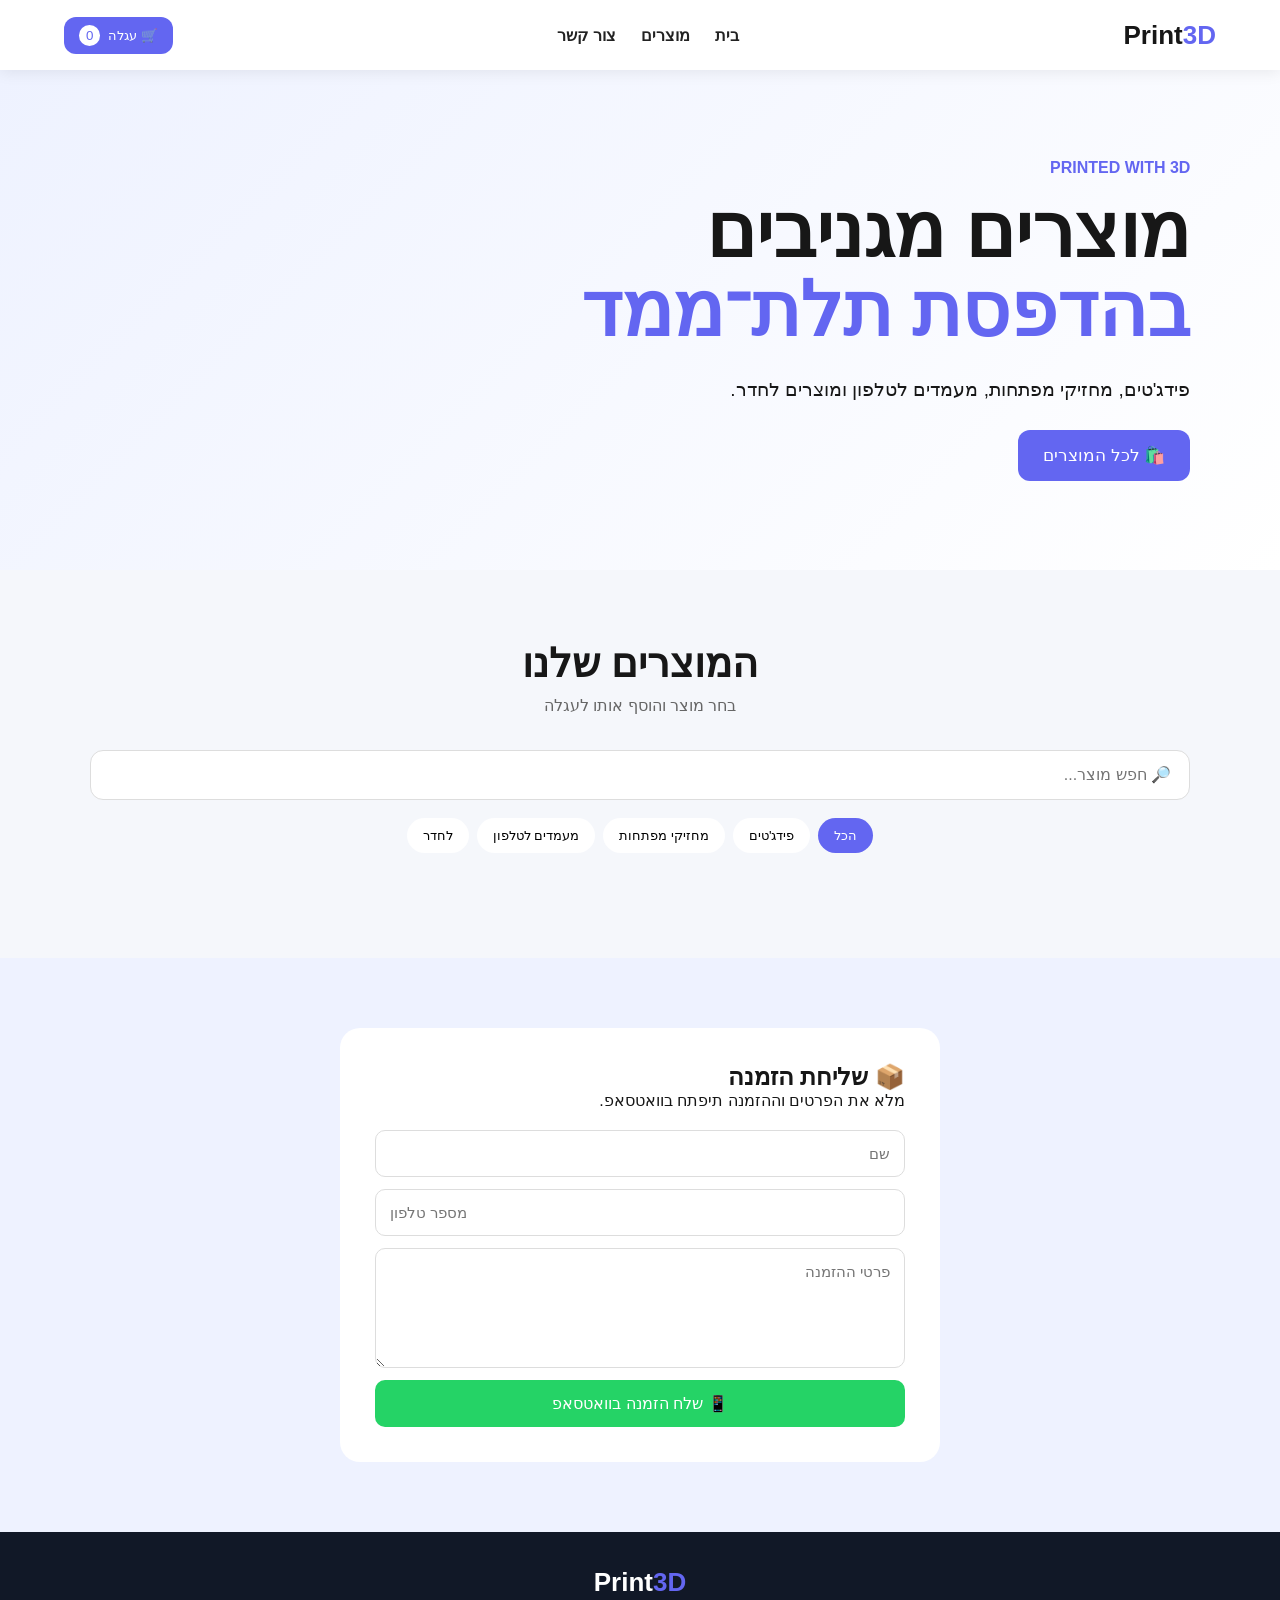
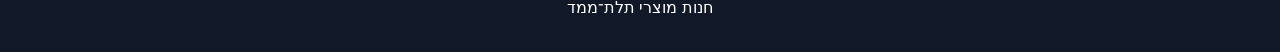
==== index.html @ 33110f4a "Revise HTML content and structure for Print3D Updated the HTML structure and content for the Print3D" ====
<!DOCTYPE html>
<html lang="he" dir="rtl">

<head>
    <meta charset="UTF-8">

    <meta
        name="viewport"
        content="width=device-width, initial-scale=1.0"
    >

    <title>Print3D | חנות תלת מימד</title>

    <link
        rel="stylesheet"
        href="style.css"
    >
</head>

<body>

<header>

    <div class="logo">
        Print<span>3D</span>
    </div>

    <nav>
        <a href="#home">בית</a>
        <a href="#products">מוצרים</a>
        <a href="#contact">צור קשר</a>
    </nav>

    <button
        class="cart-button"
        onclick="openCart()"
    >
        🛒 עגלה
        <span id="cartCount">0</span>
    </button>

</header>


<!-- HERO -->

<section
    id="home"
    class="hero"
>

    <div class="hero-content">

        <div class="small-title">
            PRINTED WITH 3D
        </div>

        <h1>
            מוצרים מגניבים
            <span>בהדפסת תלת־ממד</span>
        </h1>

        <p>
            פידג'טים, מחזיקי מפתחות,
            מעמדים לטלפון ומוצרים לחדר.
        </p>

        <button
            class="hero-button"
            onclick="goToProducts()"
        >
            🛍️ לכל המוצרים
        </button>

    </div>

</section>


<!-- PRODUCTS -->

<section
    id="products"
    class="products-section"
>

    <h2>המוצרים שלנו</h2>

    <p class="section-description">
        בחר מוצר והוסף אותו לעגלה
    </p>


    <div class="controls">

        <input
            type="text"
            id="searchInput"
            placeholder="🔎 חפש מוצר..."
            oninput="searchProducts()"
        >


        <div class="categories">

            <button
                class="category active"
                onclick="filterProducts('all', this)"
            >
                הכל
            </button>

            <button
                class="category"
                onclick="filterProducts('fidget', this)"
            >
                פידג'טים
            </button>

            <button
                class="category"
                onclick="filterProducts('keychain', this)"
            >
                מחזיקי מפתחות
            </button>

            <button
                class="category"
                onclick="filterProducts('phone', this)"
            >
                מעמדים לטלפון
            </button>

            <button
                class="category"
                onclick="filterProducts('room', this)"
            >
                לחדר
            </button>

        </div>

    </div>


    <div
        id="productsGrid"
        class="products-grid"
    ></div>

</section>


<!-- CONTACT -->

<section
    id="contact"
    class="contact-section"
>

    <div class="contact-box">

        <h2>📦 שליחת הזמנה</h2>

        <p>
            מלא את הפרטים וההזמנה תיפתח בוואטסאפ.
        </p>

        <form id="orderForm">

            <input
                type="text"
                id="customerName"
                placeholder="שם"
                required
            >

            <input
                type="tel"
                id="customerPhone"
                placeholder="מספר טלפון"
                required
            >

            <textarea
                id="customerMessage"
                placeholder="פרטי ההזמנה"
                required
            ></textarea>

            <button type="submit">
                📱 שלח הזמנה בוואטסאפ
            </button>

        </form>

    </div>

</section>


<!-- CART OVERLAY -->

<div
    id="cartOverlay"
    onclick="closeCart()"
></div>


<!-- CART -->

<div id="cart">

    <div class="cart-header">

        <h2>🛒 העגלה</h2>

        <button onclick="closeCart()">
            ✕
        </button>

    </div>


    <div id="cartItems"></div>


    <div class="cart-bottom">

        <!-- TIP -->

        <div class="tip-cart">

            <span>
                💝 טיפ
            </span>

            <select
                id="cartTip"
                onchange="updateCart()"
            >
                <option value="0">ללא טיפ</option>
                <option value="5">5%</option>
                <option value="10">10%</option>
                <option value="15">15%</option>
                <option value="20">20%</option>
            </select>

        </div>


        <!-- COUPON -->

        <div class="coupon-box">

            <label>
                🎟️ קוד קופון
            </label>

            <div class="coupon-row">

                <input
                    type="text"
                    id="couponInput"
                    placeholder="הזן קוד"
                >

                <button onclick="applyCoupon()">
                    הפעל
                </button>

            </div>

            <div id="couponMessage"></div>

        </div>


        <!-- SUMMARY -->

        <div class="cart-summary">

            <div>
                <span>מוצרים:</span>
                <span>₪<span id="productsTotal">0</span></span>
            </div>

            <div>
                <span>הנחה:</span>
                <span>
                    -₪<span id="couponDiscount">0</span>
                </span>
            </div>

            <div>
                <span>טיפ:</span>
                <span>₪<span id="tipTotal">0</span></span>
            </div>

            <div class="final-total">

                <strong>
                    סה״כ:
                </strong>

                <strong>
                    ₪<span id="cartTotal">0</span>
                </strong>

            </div>

        </div>


        <button
            class="checkout-button"
            onclick="checkout()"
        >
            📱 המשך להזמנה
        </button>

    </div>

</div>


<!-- FOOTER -->

<footer>

    <div class="logo">
        Print<span>3D</span>
    </div>

    <p>
        חנות מוצרי תלת־ממד
    </p>

</footer>


<script src="script.js"></script>

</body>
</html>
---- style.css ----
* {
    box-sizing: border-box;
    margin: 0;
    padding: 0;
}

html {
    scroll-behavior: smooth;
}

body {
    font-family: Arial, sans-serif;
    background: #f5f7fb;
    color: #171717;
    overflow-x: hidden;
}

/* HEADER */

header {
    width: 100%;
    min-height: 70px;
    background: white;

    display: flex;
    align-items: center;
    justify-content: space-between;

    padding: 12px 5%;

    position: sticky;
    top: 0;
    z-index: 1000;

    box-shadow: 0 2px 15px rgba(0,0,0,.08);
}

.logo {
    font-size: 26px;
    font-weight: 800;
}

.logo span {
    color: #6366f1;
}

nav {
    display: flex;
    gap: 25px;
}

nav a {
    text-decoration: none;
    color: #222;
    font-weight: 600;
}

.cart-button {
    border: none;
    background: #6366f1;
    color: white;

    padding: 11px 15px;
    border-radius: 12px;

    cursor: pointer;
}

#cartCount {
    background: white;
    color: #6366f1;

    border-radius: 50%;

    padding: 3px 7px;

    margin-right: 4px;
}

/* HERO */

.hero {
    min-height: 500px;

    display: flex;
    align-items: center;

    padding: 60px 7%;

    background: linear-gradient(
        135deg,
        #eef2ff,
        white
    );
}

.hero-content {
    max-width: 700px;
}

.small-title {
    color: #6366f1;
    font-weight: bold;
    margin-bottom: 15px;
}

.hero h1 {
    font-size: clamp(42px, 7vw, 75px);
    line-height: 1.05;
    margin-bottom: 25px;
}

.hero h1 span {
    color: #6366f1;
}

.hero p {
    font-size: 19px;
    line-height: 1.6;
}

.hero-button {
    margin-top: 25px;

    border: none;
    background: #6366f1;
    color: white;

    padding: 15px 25px;
    border-radius: 12px;

    font-size: 17px;
}

/* PRODUCTS */

.products-section {
    padding: 70px 5%;
}

.products-section h2 {
    text-align: center;
    font-size: 40px;
}

.section-description {
    text-align: center;
    color: #666;
    margin: 10px 0 35px;
}

.controls {
    max-width: 1100px;
    margin: auto auto 35px;
}

#searchInput {
    width: 100%;

    padding: 15px 18px;

    border: 1px solid #ddd;
    border-radius: 13px;

    font-size: 16px;
    outline: none;
}

.categories {
    display: flex;
    flex-wrap: wrap;

    justify-content: center;

    gap: 8px;

    margin-top: 18px;
}

.category {
    border: none;

    background: white;

    padding: 10px 16px;

    border-radius: 20px;

    cursor: pointer;
}

.category.active {
    background: #6366f1;
    color: white;
}

/* PRODUCT GRID */

.products-grid {
    max-width: 1300px;

    margin: auto;

    display: grid;

    grid-template-columns:
        repeat(
            auto-fill,
            minmax(220px, 1fr)
        );

    gap: 22px;
}

/* PRODUCT */

.product {
    background: white;

    border-radius: 17px;

    overflow: hidden;

    box-shadow:
        0 5px 20px rgba(0,0,0,.07);
}

.product-link {
    text-decoration: none;
    color: inherit;
}

.product-image {
    width: 100%;
    height: 240px;

    background: #eee;

    overflow: hidden;
}

.product-image img {
    width: 100%;
    height: 100%;

    object-fit: cover;

    display: block;
}

.product-info {
    padding: 18px;
}

.product-info h3 {
    font-size: 18px;
    margin-bottom: 8px;
}

.product-info p {
    color: #777;

    font-size: 14px;

    margin-bottom: 15px;
}

.product-price {
    font-size: 22px;
    font-weight: bold;

    margin-bottom: 14px;
}

.add-button {
    width: 100%;

    border: none;

    background: #6366f1;
    color: white;

    padding: 13px;

    border-radius: 10px;

    font-size: 15px;

    cursor: pointer;
}

.add-button.large {
    max-width: 300px;
}

/* CART */

#cartOverlay {
    position: fixed;
    inset: 0;

    background: rgba(0,0,0,.45);

    opacity: 0;

    pointer-events: none;

    z-index: 1998;

    transition: .25s;
}

#cartOverlay.show {
    opacity: 1;
    pointer-events: auto;
}

#cart {
    position: fixed;

    top: 0;
    right: -450px;

    width: 430px;
    max-width: 100%;

    height: 100dvh;

    background: white;

    z-index: 1999;

    display: flex;
    flex-direction: column;

    transition: right .3s;

    overflow: hidden;
}

#cart.open {
    right: 0;
}

.cart-header {
    display: flex;

    justify-content: space-between;
    align-items: center;

    padding: 18px;

    border-bottom: 1px solid #eee;
}

.cart-header button {
    width: 35px;
    height: 35px;

    border: none;

    border-radius: 50%;

    cursor: pointer;
}

#cartItems {
    flex: 1;

    overflow-y: auto;

    padding: 15px;
}

.cart-item {
    display: flex;

    align-items: center;

    gap: 10px;

    padding: 12px 0;

    border-bottom: 1px solid #eee;
}

.cart-item-image {
    width: 60px;
    height: 60px;

    object-fit: cover;

    border-radius: 9px;
}

.cart-item-info {
    flex: 1;
}

.remove-button {
    border: none;

    background: #fee2e2;

    color: #dc2626;

    width: 30px;
    height: 30px;

    border-radius: 8px;
}

.cart-bottom {
    padding: 15px;

    border-top: 1px solid #eee;

    background: white;
}

.tip-cart {
    display: flex;

    justify-content: space-between;
    align-items: center;

    margin-bottom: 12px;
}

.tip-cart select {
    padding: 8px;

    border: 1px solid #ddd;

    border-radius: 8px;
}

.coupon-box {
    margin-bottom: 12px;
}

.coupon-box label {
    display: block;

    margin-bottom: 6px;

    font-weight: bold;
}

.coupon-row {
    display: flex;
    gap: 7px;
}

.coupon-row input {
    min-width: 0;
    flex: 1;

    padding: 10px;

    border: 1px solid #ddd;

    border-radius: 8px;
}

.coupon-row button {
    border: none;

    background: #6366f1;
    color: white;

    padding: 0 14px;

    border-radius: 8px;
}

.cart-summary > div {
    display: flex;

    justify-content: space-between;

    margin: 8px 0;
}

.final-total {
    padding-top: 10px;

    border-top: 1px solid #ddd;

    font-size: 20px;
}

.checkout-button {
    width: 100%;

    border: none;

    background: #25d366;
    color: white;

    padding: 14px;

    border-radius: 10px;

    font-size: 16px;

    margin-top: 10px;
}

/* CONTACT */

.contact-section {
    padding: 70px 20px;

    background: #eef2ff;
}

.contact-box {
    max-width: 600px;

    margin: auto;

    background: white;

    padding: 35px;

    border-radius: 20px;
}

#orderForm {
    display: flex;

    flex-direction: column;

    gap: 12px;

    margin-top: 20px;
}

#orderForm input,
#orderForm textarea {
    width: 100%;

    padding: 14px;

    border: 1px solid #ddd;

    border-radius: 10px;

    font-family: inherit;

    font-size: 15px;
}

#orderForm textarea {
    min-height: 120px;
}

#orderForm button {
    border: none;

    background: #25d366;
    color: white;

    padding: 14px;

    border-radius: 10px;

    font-size: 16px;
}

/* PRODUCT PAGE */

.single-product {
    max-width: 1200px;

    margin: auto;

    padding: 40px 20px;
}

.back-button {
    display: inline-block;

    margin-bottom: 25px;

    text-decoration: none;

    color: #6366f1;
}

.product-page {
    display: grid;

    grid-template-columns:
        1fr 1fr;

    gap: 50px;

    background: white;

    padding: 35px;

    border-radius: 20px;
}

.product-page-image {
    width: 100%;

    min-height: 400px;

    border-radius: 18px;

    overflow: hidden;

    background: #eee;
}

.product-page-image img {
    width: 100%;
    height: 100%;

    min-height: 400px;

    object-fit: cover;

    display: block;
}

.product-page-info {
    display: flex;

    flex-direction: column;

    justify-content: center;
}

.product-page-info h1 {
    font-size: 42px;

    margin: 15px 0;
}

.product-page-price {
    font-size: 32px;

    font-weight: bold;

    margin-bottom: 20px;
}

.product-page-info p {
    color: #666;

    line-height: 1.7;

    margin-bottom: 25px;
}

/* FOOTER */

footer {
    background: #111827;

    color: white;

    text-align: center;

    padding: 35px 20px;
}


/* ================================= */
/* MOBILE */
/* ================================= */

@media (max-width: 600px) {

    header {
        min-height: 62px;

        padding: 10px 12px;
    }

    .logo {
        font-size: 22px;
    }

    nav {
        display: none;
    }

    .cart-button {
        padding: 9px 11px;

        font-size: 13px;
    }

    .hero {
        min-height: 430px;

        padding: 50px 22px;
    }

    .hero h1 {
        font-size: 43px;
    }

    .hero p {
        font-size: 17px;
    }

    .products-section {
        padding: 50px 10px;
    }

    .products-section h2 {
        font-size: 30px;
    }

    .categories {
        justify-content: flex-start;

        overflow-x: auto;

        flex-wrap: nowrap;

        padding-bottom: 5px;
    }

    .category {
        flex-shrink: 0;
    }

    .products-grid {

        grid-template-columns:
            repeat(2, minmax(0, 1fr));

        gap: 10px;
    }

    .product {
        border-radius: 13px;
    }

    .product-image {
        height: 170px;
    }

    .product-info {
        padding: 11px;
    }

    .product-info h3 {
        font-size: 15px;
    }

    .product-info p {
        font-size: 12px;
    }

    .product-price {
        font-size: 18px;
    }

    .add-button {
        padding: 10px 5px;

        font-size: 12px;
    }

    /* CART MOBILE */

    #cart {
        width: 100%;

        right: -100%;
    }

    #cart.open {
        right: 0;
    }

    /* PRODUCT PAGE MOBILE */

    .single-product {
        padding: 25px 12px;
    }

    .product-page {
        grid-template-columns: 1fr;

        gap: 25px;

        padding: 15px;
    }

    .product-page-image {
        min-height: 300px;
    }

    .product-page-image img {
        min-height: 300px;
    }

    .product-page-info h1 {
        font-size: 30px;
    }

    .product-page-price {
        font-size: 27px;
    }

    .contact-box {
        padding: 22px;
    }
}


/* SMALL PHONES */

@media (max-width: 380px) {

    .products-grid {
        grid-template-columns: 1fr;
    }

    .product-image {
        height: 250px;
    }

    .hero h1 {
        font-size: 38px;
    }
}
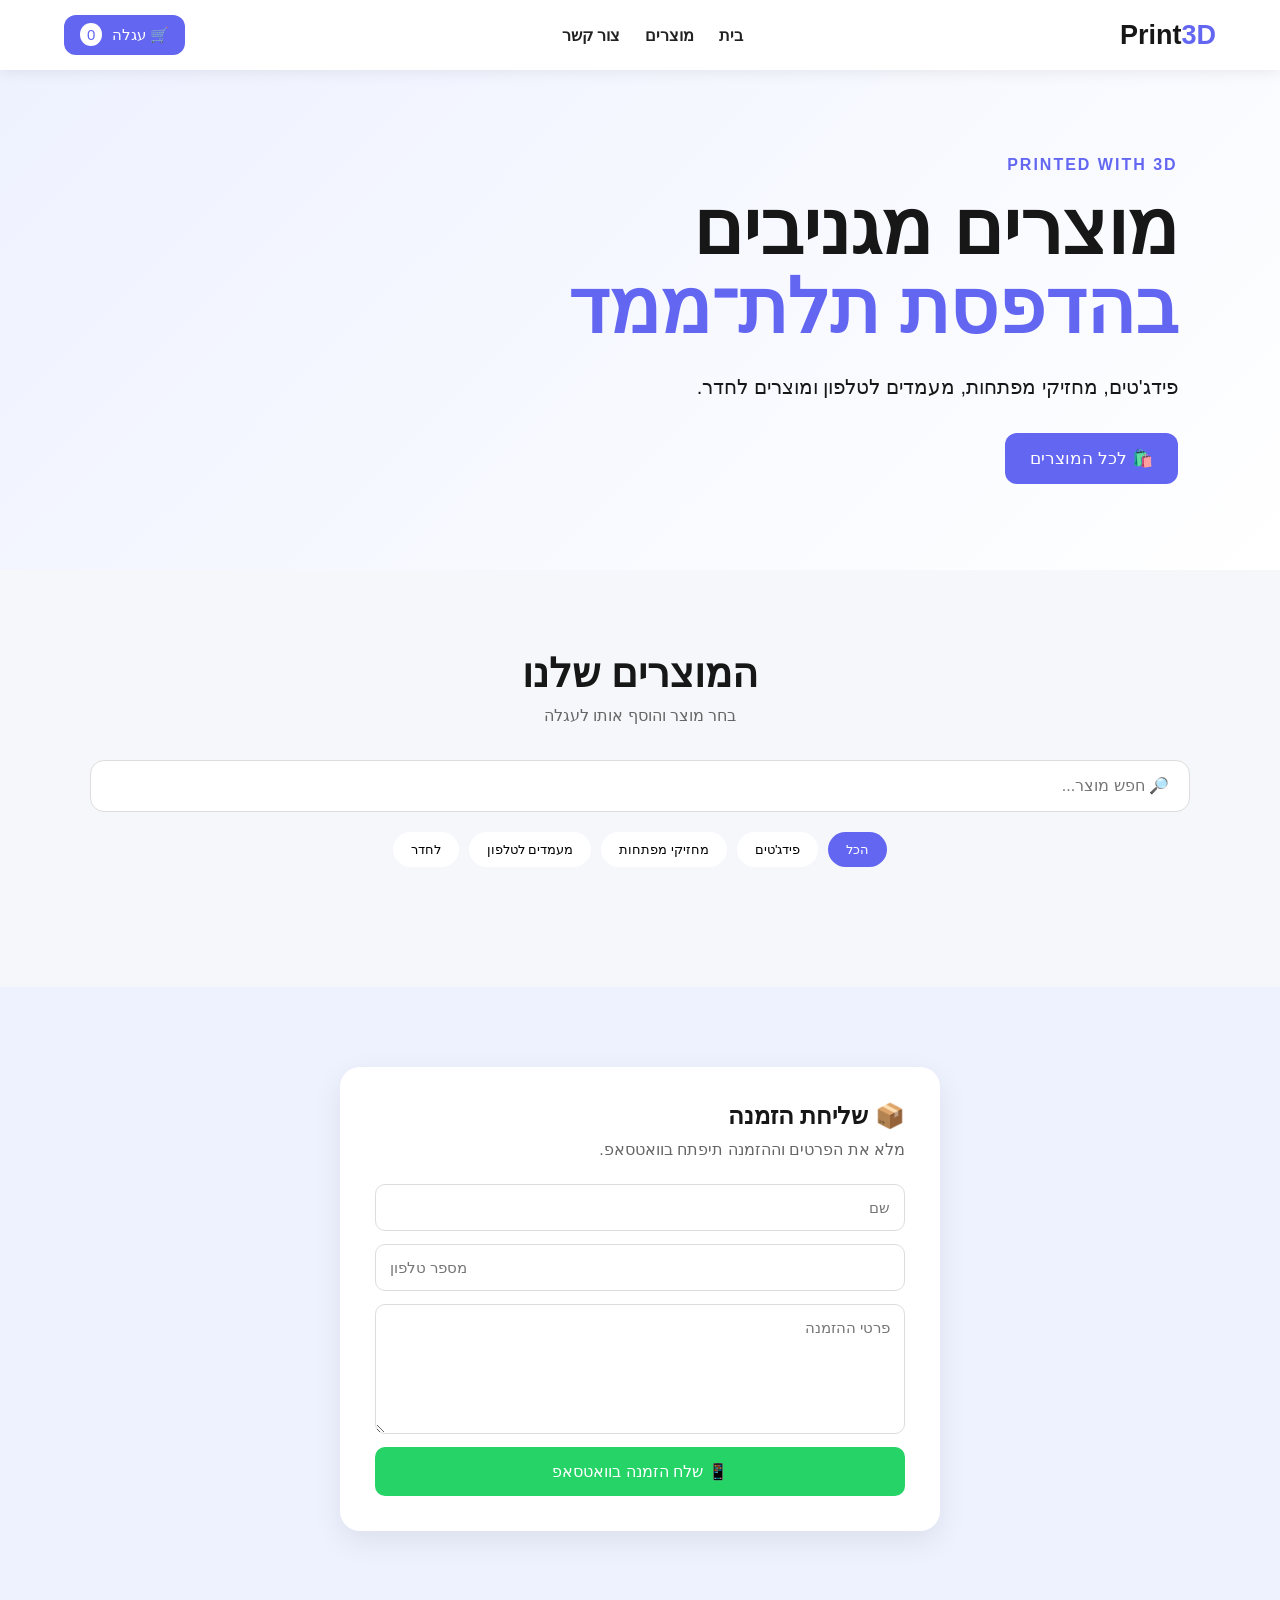
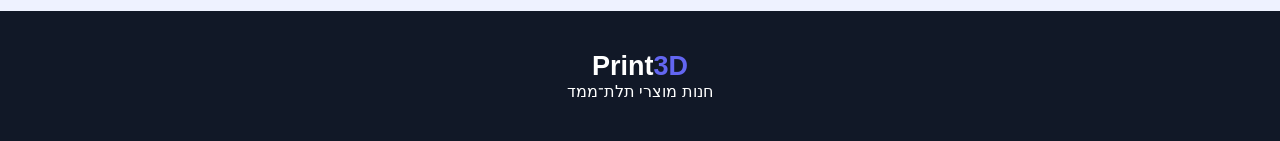
==== commit aa3a229b: "Add favicon link to index.html Added favicon link to the head section." ====
--- a/index.html
+++ b/index.html
@@ -15,6 +15,7 @@
         rel="stylesheet"
         href="style.css"
     >
+    <link rel="icon" type="image/png" href="favicon.png">
 </head>
 
 <body>
--- a/style.css
+++ b/style.css
@@ -15,11 +15,13 @@
     overflow-x: hidden;
 }
 
+
 /* HEADER */
 
 header {
     width: 100%;
     min-height: 70px;
+
     background: white;
 
     display: flex;
@@ -30,13 +32,14 @@
 
     position: sticky;
     top: 0;
+
     z-index: 1000;
 
     box-shadow: 0 2px 15px rgba(0,0,0,.08);
 }
 
 .logo {
-    font-size: 26px;
+    font-size: 27px;
     font-weight: 800;
 }
 
@@ -50,20 +53,28 @@
 }
 
 nav a {
+    color: #222;
     text-decoration: none;
-    color: #222;
-    font-weight: 600;
+    font-weight: bold;
+}
+
+nav a:hover {
+    color: #6366f1;
 }
 
 .cart-button {
     border: none;
+
     background: #6366f1;
     color: white;
 
-    padding: 11px 15px;
+    padding: 11px 16px;
+
     border-radius: 12px;
 
     cursor: pointer;
+
+    font-size: 15px;
 }
 
 #cartCount {
@@ -74,8 +85,9 @@
 
     padding: 3px 7px;
 
-    margin-right: 4px;
-}
+    margin-right: 5px;
+}
+
 
 /* HERO */
 
@@ -85,28 +97,35 @@
     display: flex;
     align-items: center;
 
-    padding: 60px 7%;
-
-    background: linear-gradient(
-        135deg,
-        #eef2ff,
-        white
-    );
+    padding: 70px 8%;
+
+    background:
+        linear-gradient(
+            135deg,
+            #eef2ff,
+            #ffffff
+        );
 }
 
 .hero-content {
-    max-width: 700px;
+    max-width: 750px;
 }
 
 .small-title {
     color: #6366f1;
+
     font-weight: bold;
+
+    letter-spacing: 2px;
+
     margin-bottom: 15px;
 }
 
 .hero h1 {
-    font-size: clamp(42px, 7vw, 75px);
+    font-size: clamp(40px, 7vw, 75px);
+
     line-height: 1.05;
+
     margin-bottom: 25px;
 }
 
@@ -115,66 +134,86 @@
 }
 
 .hero p {
-    font-size: 19px;
+    font-size: 20px;
+
     line-height: 1.6;
 }
 
 .hero-button {
-    margin-top: 25px;
-
-    border: none;
+    margin-top: 30px;
+
+    border: none;
+
     background: #6366f1;
     color: white;
 
     padding: 15px 25px;
+
     border-radius: 12px;
 
     font-size: 17px;
-}
+
+    cursor: pointer;
+}
+
 
 /* PRODUCTS */
 
 .products-section {
-    padding: 70px 5%;
+    padding: 80px 5%;
 }
 
 .products-section h2 {
     text-align: center;
+
     font-size: 40px;
 }
 
 .section-description {
     text-align: center;
+
     color: #666;
+
     margin: 10px 0 35px;
 }
 
 .controls {
     max-width: 1100px;
-    margin: auto auto 35px;
+
+    margin: auto auto 40px;
 }
 
 #searchInput {
     width: 100%;
 
-    padding: 15px 18px;
+    padding: 16px 20px;
 
     border: 1px solid #ddd;
-    border-radius: 13px;
+
+    border-radius: 14px;
 
     font-size: 16px;
+
     outline: none;
 }
 
+#searchInput:focus {
+    border-color: #6366f1;
+}
+
+
+/* CATEGORIES */
+
 .categories {
     display: flex;
+
+    justify-content: center;
+
     flex-wrap: wrap;
 
-    justify-content: center;
-
-    gap: 8px;
-
-    margin-top: 18px;
+    gap: 10px;
+
+    margin-top: 20px;
 }
 
 .category {
@@ -182,7 +221,7 @@
 
     background: white;
 
-    padding: 10px 16px;
+    padding: 10px 18px;
 
     border-radius: 20px;
 
@@ -191,13 +230,15 @@
 
 .category.active {
     background: #6366f1;
+
     color: white;
 }
 
-/* PRODUCT GRID */
+
+/* PRODUCTS GRID */
 
 .products-grid {
-    max-width: 1300px;
+    max-width: 1400px;
 
     margin: auto;
 
@@ -212,29 +253,35 @@
     gap: 22px;
 }
 
+
 /* PRODUCT */
 
 .product {
     background: white;
 
-    border-radius: 17px;
+    border-radius: 18px;
 
     overflow: hidden;
 
     box-shadow:
         0 5px 20px rgba(0,0,0,.07);
-}
-
-.product-link {
-    text-decoration: none;
-    color: inherit;
+
+    transition: .2s;
+}
+
+.product:hover {
+    transform: translateY(-5px);
+
+    box-shadow:
+        0 12px 30px rgba(0,0,0,.12);
 }
 
 .product-image {
     width: 100%;
+
     height: 240px;
 
-    background: #eee;
+    background: #eeeeee;
 
     overflow: hidden;
 }
@@ -254,6 +301,7 @@
 
 .product-info h3 {
     font-size: 18px;
+
     margin-bottom: 8px;
 }
 
@@ -267,6 +315,7 @@
 
 .product-price {
     font-size: 22px;
+
     font-weight: bold;
 
     margin-bottom: 14px;
@@ -284,19 +333,94 @@
 
     border-radius: 10px;
 
+    cursor: pointer;
+
     font-size: 15px;
-
-    cursor: pointer;
-}
-
-.add-button.large {
-    max-width: 300px;
-}
+}
+
+
+/* CONTACT */
+
+.contact-section {
+    padding: 80px 20px;
+
+    background: #eef2ff;
+}
+
+.contact-box {
+    max-width: 600px;
+
+    margin: auto;
+
+    background: white;
+
+    padding: 35px;
+
+    border-radius: 20px;
+
+    box-shadow:
+        0 10px 30px rgba(0,0,0,.08);
+}
+
+.contact-box p {
+    color: #666;
+
+    margin-top: 10px;
+}
+
+#orderForm {
+    display: flex;
+
+    flex-direction: column;
+
+    gap: 13px;
+
+    margin-top: 25px;
+}
+
+#orderForm input,
+#orderForm textarea {
+    width: 100%;
+
+    padding: 14px;
+
+    border: 1px solid #ddd;
+
+    border-radius: 10px;
+
+    font-family: inherit;
+
+    font-size: 15px;
+}
+
+#orderForm textarea {
+    min-height: 130px;
+
+    resize: vertical;
+}
+
+#orderForm button {
+    border: none;
+
+    background: #25d366;
+
+    color: white;
+
+    padding: 15px;
+
+    border-radius: 10px;
+
+    cursor: pointer;
+
+    font-size: 16px;
+}
+
 
 /* CART */
 
 #cartOverlay {
     position: fixed;
+
     inset: 0;
 
     background: rgba(0,0,0,.45);
@@ -312,6 +436,7 @@
 
 #cartOverlay.show {
     opacity: 1;
+
     pointer-events: auto;
 }
 
@@ -319,9 +444,11 @@
     position: fixed;
 
     top: 0;
+
     right: -450px;
 
     width: 430px;
+
     max-width: 100%;
 
     height: 100dvh;
@@ -331,11 +458,10 @@
     z-index: 1999;
 
     display: flex;
+
     flex-direction: column;
 
     transition: right .3s;
-
-    overflow: hidden;
 }
 
 #cart.open {
@@ -346,6 +472,7 @@
     display: flex;
 
     justify-content: space-between;
+
     align-items: center;
 
     padding: 18px;
@@ -354,11 +481,11 @@
 }
 
 .cart-header button {
+    border: none;
+
     width: 35px;
     height: 35px;
 
-    border: none;
-
     border-radius: 50%;
 
     cursor: pointer;
@@ -370,6 +497,14 @@
     overflow-y: auto;
 
     padding: 15px;
+}
+
+.empty-cart {
+    text-align: center;
+
+    color: #777;
+
+    padding-top: 80px;
 }
 
 .cart-item {
@@ -390,7 +525,7 @@
 
     object-fit: cover;
 
-    border-radius: 9px;
+    border-radius: 10px;
 }
 
 .cart-item-info {
@@ -408,20 +543,21 @@
     height: 30px;
 
     border-radius: 8px;
+
+    cursor: pointer;
 }
 
 .cart-bottom {
     padding: 15px;
 
     border-top: 1px solid #eee;
-
-    background: white;
 }
 
 .tip-cart {
     display: flex;
 
     justify-content: space-between;
+
     align-items: center;
 
     margin-bottom: 12px;
@@ -442,19 +578,21 @@
 .coupon-box label {
     display: block;
 
-    margin-bottom: 6px;
-
     font-weight: bold;
+
+    margin-bottom: 7px;
 }
 
 .coupon-row {
     display: flex;
+
     gap: 7px;
 }
 
 .coupon-row input {
+    flex: 1;
+
     min-width: 0;
-    flex: 1;
 
     padding: 10px;
 
@@ -467,11 +605,20 @@
     border: none;
 
     background: #6366f1;
+
     color: white;
 
     padding: 0 14px;
 
     border-radius: 8px;
+
+    cursor: pointer;
+}
+
+#couponMessage {
+    font-size: 13px;
+
+    margin-top: 7px;
 }
 
 .cart-summary > div {
@@ -496,166 +643,20 @@
     border: none;
 
     background: #25d366;
+
     color: white;
 
-    padding: 14px;
+    padding: 15px;
 
     border-radius: 10px;
 
     font-size: 16px;
 
+    cursor: pointer;
+
     margin-top: 10px;
 }
 
-/* CONTACT */
-
-.contact-section {
-    padding: 70px 20px;
-
-    background: #eef2ff;
-}
-
-.contact-box {
-    max-width: 600px;
-
-    margin: auto;
-
-    background: white;
-
-    padding: 35px;
-
-    border-radius: 20px;
-}
-
-#orderForm {
-    display: flex;
-
-    flex-direction: column;
-
-    gap: 12px;
-
-    margin-top: 20px;
-}
-
-#orderForm input,
-#orderForm textarea {
-    width: 100%;
-
-    padding: 14px;
-
-    border: 1px solid #ddd;
-
-    border-radius: 10px;
-
-    font-family: inherit;
-
-    font-size: 15px;
-}
-
-#orderForm textarea {
-    min-height: 120px;
-}
-
-#orderForm button {
-    border: none;
-
-    background: #25d366;
-    color: white;
-
-    padding: 14px;
-
-    border-radius: 10px;
-
-    font-size: 16px;
-}
-
-/* PRODUCT PAGE */
-
-.single-product {
-    max-width: 1200px;
-
-    margin: auto;
-
-    padding: 40px 20px;
-}
-
-.back-button {
-    display: inline-block;
-
-    margin-bottom: 25px;
-
-    text-decoration: none;
-
-    color: #6366f1;
-}
-
-.product-page {
-    display: grid;
-
-    grid-template-columns:
-        1fr 1fr;
-
-    gap: 50px;
-
-    background: white;
-
-    padding: 35px;
-
-    border-radius: 20px;
-}
-
-.product-page-image {
-    width: 100%;
-
-    min-height: 400px;
-
-    border-radius: 18px;
-
-    overflow: hidden;
-
-    background: #eee;
-}
-
-.product-page-image img {
-    width: 100%;
-    height: 100%;
-
-    min-height: 400px;
-
-    object-fit: cover;
-
-    display: block;
-}
-
-.product-page-info {
-    display: flex;
-
-    flex-direction: column;
-
-    justify-content: center;
-}
-
-.product-page-info h1 {
-    font-size: 42px;
-
-    margin: 15px 0;
-}
-
-.product-page-price {
-    font-size: 32px;
-
-    font-weight: bold;
-
-    margin-bottom: 20px;
-}
-
-.product-page-info p {
-    color: #666;
-
-    line-height: 1.7;
-
-    margin-bottom: 25px;
-}
 
 /* FOOTER */
 
@@ -666,34 +667,30 @@
 
     text-align: center;
 
-    padding: 35px 20px;
-}
-
-
-/* ================================= */
+    padding: 40px 20px;
+}
+
+
 /* MOBILE */
-/* ================================= */
-
-@media (max-width: 600px) {
+
+@media (max-width: 700px) {
 
     header {
-        min-height: 62px;
-
         padding: 10px 12px;
+    }
+
+    nav {
+        display: none;
     }
 
     .logo {
         font-size: 22px;
     }
 
-    nav {
-        display: none;
-    }
-
     .cart-button {
+        font-size: 13px;
+
         padding: 9px 11px;
-
-        font-size: 13px;
     }
 
     .hero {
@@ -711,7 +708,7 @@
     }
 
     .products-section {
-        padding: 50px 10px;
+        padding: 55px 10px;
     }
 
     .products-section h2 {
@@ -721,11 +718,9 @@
     .categories {
         justify-content: flex-start;
 
+        flex-wrap: nowrap;
+
         overflow-x: auto;
-
-        flex-wrap: nowrap;
-
-        padding-bottom: 5px;
     }
 
     .category {
@@ -733,17 +728,12 @@
     }
 
     .products-grid {
-
         grid-template-columns:
             repeat(2, minmax(0, 1fr));
 
         gap: 10px;
     }
 
-    .product {
-        border-radius: 13px;
-    }
-
     .product-image {
         height: 170px;
     }
@@ -765,12 +755,10 @@
     }
 
     .add-button {
+        font-size: 12px;
+
         padding: 10px 5px;
-
-        font-size: 12px;
-    }
-
-    /* CART MOBILE */
+    }
 
     #cart {
         width: 100%;
@@ -782,44 +770,11 @@
         right: 0;
     }
 
-    /* PRODUCT PAGE MOBILE */
-
-    .single-product {
-        padding: 25px 12px;
-    }
-
-    .product-page {
-        grid-template-columns: 1fr;
-
-        gap: 25px;
-
-        padding: 15px;
-    }
-
-    .product-page-image {
-        min-height: 300px;
-    }
-
-    .product-page-image img {
-        min-height: 300px;
-    }
-
-    .product-page-info h1 {
-        font-size: 30px;
-    }
-
-    .product-page-price {
-        font-size: 27px;
-    }
-
     .contact-box {
         padding: 22px;
     }
 }
 
-
-/* SMALL PHONES */
-
 @media (max-width: 380px) {
 
     .products-grid {
@@ -829,8 +784,4 @@
     .product-image {
         height: 250px;
     }
-
-    .hero h1 {
-        font-size: 38px;
-    }
-}
+}
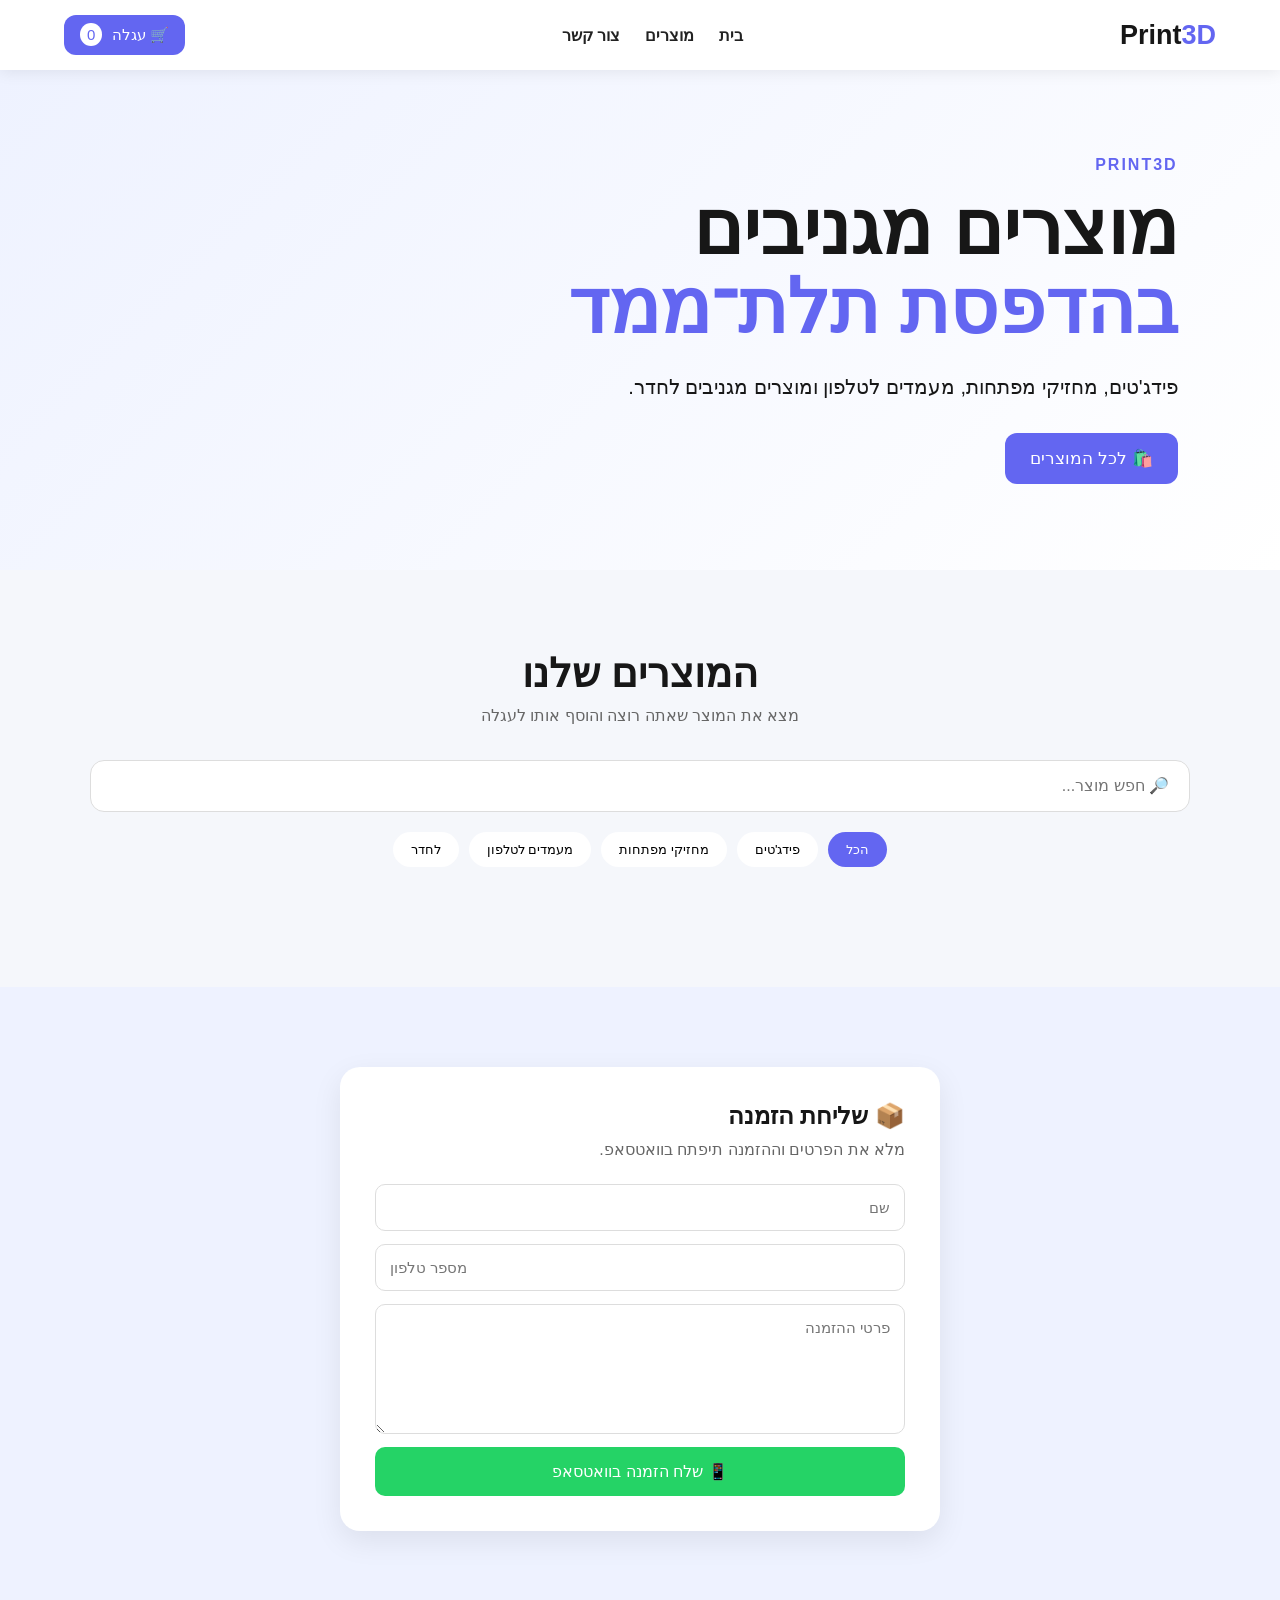
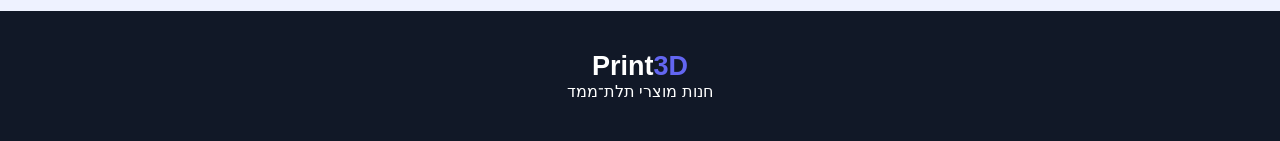
==== commit 202592e7: "Refactor index.html for better structure and accessibility Updated the HTML structure and improved a" ====
--- a/index.html
+++ b/index.html
@@ -2,6 +2,7 @@
 <html lang="he" dir="rtl">
 
 <head>
+
     <meta charset="UTF-8">
 
     <meta
@@ -11,14 +12,26 @@
 
     <title>Print3D | חנות תלת מימד</title>
 
+    <!-- FAVICON -->
+    <link
+        rel="icon"
+        type="image/png"
+        href="favicon.png"
+    >
+
+    <!-- CSS -->
     <link
         rel="stylesheet"
         href="style.css"
     >
-    <link rel="icon" type="image/png" href="favicon.png">
+
 </head>
 
+
 <body>
+
+
+<!-- ================= HEADER ================= -->
 
 <header>
 
@@ -26,24 +39,42 @@
         Print<span>3D</span>
     </div>
 
+
     <nav>
-        <a href="#home">בית</a>
-        <a href="#products">מוצרים</a>
-        <a href="#contact">צור קשר</a>
+
+        <a href="#home">
+            בית
+        </a>
+
+        <a href="#products">
+            מוצרים
+        </a>
+
+        <a href="#contact">
+            צור קשר
+        </a>
+
     </nav>
+
 
     <button
         class="cart-button"
         onclick="openCart()"
     >
+
         🛒 עגלה
-        <span id="cartCount">0</span>
+
+        <span id="cartCount">
+            0
+        </span>
+
     </button>
 
 </header>
 
 
-<!-- HERO -->
+
+<!-- ================= HERO ================= -->
 
 <section
     id="home"
@@ -53,24 +84,36 @@
     <div class="hero-content">
 
         <div class="small-title">
-            PRINTED WITH 3D
+            PRINT3D
         </div>
 
+
         <h1>
+
             מוצרים מגניבים
-            <span>בהדפסת תלת־ממד</span>
+
+            <span>
+                בהדפסת תלת־ממד
+            </span>
+
         </h1>
 
+
         <p>
+
             פידג'טים, מחזיקי מפתחות,
-            מעמדים לטלפון ומוצרים לחדר.
+            מעמדים לטלפון ומוצרים מגניבים לחדר.
+
         </p>
+
 
         <button
             class="hero-button"
             onclick="goToProducts()"
         >
+
             🛍️ לכל המוצרים
+
         </button>
 
     </div>
@@ -78,30 +121,42 @@
 </section>
 
 
-<!-- PRODUCTS -->
+
+<!-- ================= PRODUCTS ================= -->
 
 <section
     id="products"
     class="products-section"
 >
 
-    <h2>המוצרים שלנו</h2>
+    <h2>
+        המוצרים שלנו
+    </h2>
+
 
     <p class="section-description">
-        בחר מוצר והוסף אותו לעגלה
+
+        מצא את המוצר שאתה רוצה והוסף אותו לעגלה
+
     </p>
 
 
+
+    <!-- SEARCH -->
+
     <div class="controls">
 
         <input
-            type="text"
             id="searchInput"
+            type="search"
             placeholder="🔎 חפש מוצר..."
             oninput="searchProducts()"
         >
 
 
+
+        <!-- CATEGORIES -->
+
         <div class="categories">
 
             <button
@@ -111,6 +166,7 @@
                 הכל
             </button>
 
+
             <button
                 class="category"
                 onclick="filterProducts('fidget', this)"
@@ -118,6 +174,7 @@
                 פידג'טים
             </button>
 
+
             <button
                 class="category"
                 onclick="filterProducts('keychain', this)"
@@ -125,6 +182,7 @@
                 מחזיקי מפתחות
             </button>
 
+
             <button
                 class="category"
                 onclick="filterProducts('phone', this)"
@@ -132,6 +190,7 @@
                 מעמדים לטלפון
             </button>
 
+
             <button
                 class="category"
                 onclick="filterProducts('room', this)"
@@ -143,6 +202,9 @@
 
     </div>
 
+
+
+    <!-- PRODUCTS ARE INSERTED BY JS -->
 
     <div
         id="productsGrid"
@@ -152,7 +214,8 @@
 </section>
 
 
-<!-- CONTACT -->
+
+<!-- ================= CONTACT ================= -->
 
 <section
     id="contact"
@@ -161,27 +224,36 @@
 
     <div class="contact-box">
 
-        <h2>📦 שליחת הזמנה</h2>
+        <h2>
+            📦 שליחת הזמנה
+        </h2>
+
 
         <p>
             מלא את הפרטים וההזמנה תיפתח בוואטסאפ.
         </p>
 
+
         <form id="orderForm">
+
 
             <input
                 type="text"
                 id="customerName"
                 placeholder="שם"
+                autocomplete="name"
                 required
             >
+
 
             <input
                 type="tel"
                 id="customerPhone"
                 placeholder="מספר טלפון"
+                autocomplete="tel"
                 required
             >
+
 
             <textarea
                 id="customerMessage"
@@ -189,10 +261,14 @@
                 required
             ></textarea>
 
+
             <button type="submit">
+
                 📱 שלח הזמנה בוואטסאפ
+
             </button>
 
+
         </form>
 
     </div>
@@ -200,7 +276,8 @@
 </section>
 
 
-<!-- CART OVERLAY -->
+
+<!-- ================= CART OVERLAY ================= -->
 
 <div
     id="cartOverlay"
@@ -208,25 +285,40 @@
 ></div>
 
 
-<!-- CART -->
+
+<!-- ================= CART ================= -->
 
 <div id="cart">
 
+
     <div class="cart-header">
 
-        <h2>🛒 העגלה</h2>
-
-        <button onclick="closeCart()">
+        <h2>
+            🛒 העגלה
+        </h2>
+
+
+        <button
+            onclick="closeCart()"
+            aria-label="סגור עגלה"
+        >
             ✕
         </button>
 
     </div>
 
 
+
+    <!-- CART ITEMS -->
+
     <div id="cartItems"></div>
 
 
+
+    <!-- CART BOTTOM -->
+
     <div class="cart-bottom">
+
 
         <!-- TIP -->
 
@@ -236,67 +328,123 @@
                 💝 טיפ
             </span>
 
+
             <select
                 id="cartTip"
                 onchange="updateCart()"
             >
-                <option value="0">ללא טיפ</option>
-                <option value="5">5%</option>
-                <option value="10">10%</option>
-                <option value="15">15%</option>
-                <option value="20">20%</option>
+
+                <option value="0">
+                    ללא טיפ
+                </option>
+
+                <option value="5">
+                    5%
+                </option>
+
+                <option value="10">
+                    10%
+                </option>
+
+                <option value="15">
+                    15%
+                </option>
+
+                <option value="20">
+                    20%
+                </option>
+
             </select>
 
         </div>
 
 
+
         <!-- COUPON -->
 
         <div class="coupon-box">
 
-            <label>
+            <label for="couponInput">
+
                 🎟️ קוד קופון
+
             </label>
 
+
             <div class="coupon-row">
 
                 <input
+                    id="couponInput"
                     type="text"
-                    id="couponInput"
+                    inputmode="numeric"
                     placeholder="הזן קוד"
                 >
 
-                <button onclick="applyCoupon()">
+
+                <button
+                    type="button"
+                    onclick="applyCoupon()"
+                >
+
                     הפעל
+
                 </button>
 
             </div>
 
+
             <div id="couponMessage"></div>
 
         </div>
 
 
-        <!-- SUMMARY -->
+
+        <!-- TOTAL -->
 
         <div class="cart-summary">
 
+
             <div>
-                <span>מוצרים:</span>
-                <span>₪<span id="productsTotal">0</span></span>
+
+                <span>
+                    מוצרים:
+                </span>
+
+                <span>
+                    ₪<span id="productsTotal">0</span>
+                </span>
+
             </div>
 
+
+
             <div>
-                <span>הנחה:</span>
+
+                <span>
+                    הנחה:
+                </span>
+
                 <span>
                     -₪<span id="couponDiscount">0</span>
                 </span>
+
             </div>
 
+
+
             <div>
-                <span>טיפ:</span>
-                <span>₪<span id="tipTotal">0</span></span>
+
+                <span>
+                    טיפ:
+                </span>
+
+                <span>
+                    ₪<span id="tipTotal">0</span>
+                </span>
+
             </div>
+
+
 
             <div class="final-total">
 
@@ -304,6 +452,7 @@
                     סה״כ:
                 </strong>
 
+
                 <strong>
                     ₪<span id="cartTotal">0</span>
                 </strong>
@@ -312,12 +461,17 @@
 
         </div>
 
+
+
+        <!-- CHECKOUT -->
 
         <button
             class="checkout-button"
             onclick="checkout()"
         >
+
             📱 המשך להזמנה
+
         </button>
 
     </div>
@@ -325,13 +479,15 @@
 </div>
 
 
-<!-- FOOTER -->
+
+<!-- ================= FOOTER ================= -->
 
 <footer>
 
     <div class="logo">
         Print<span>3D</span>
     </div>
+
 
     <p>
         חנות מוצרי תלת־ממד
@@ -340,7 +496,12 @@
 </footer>
 
 
+
+<!-- ================= JAVASCRIPT ================= -->
+
 <script src="script.js"></script>
 
+
 </body>
+
 </html>
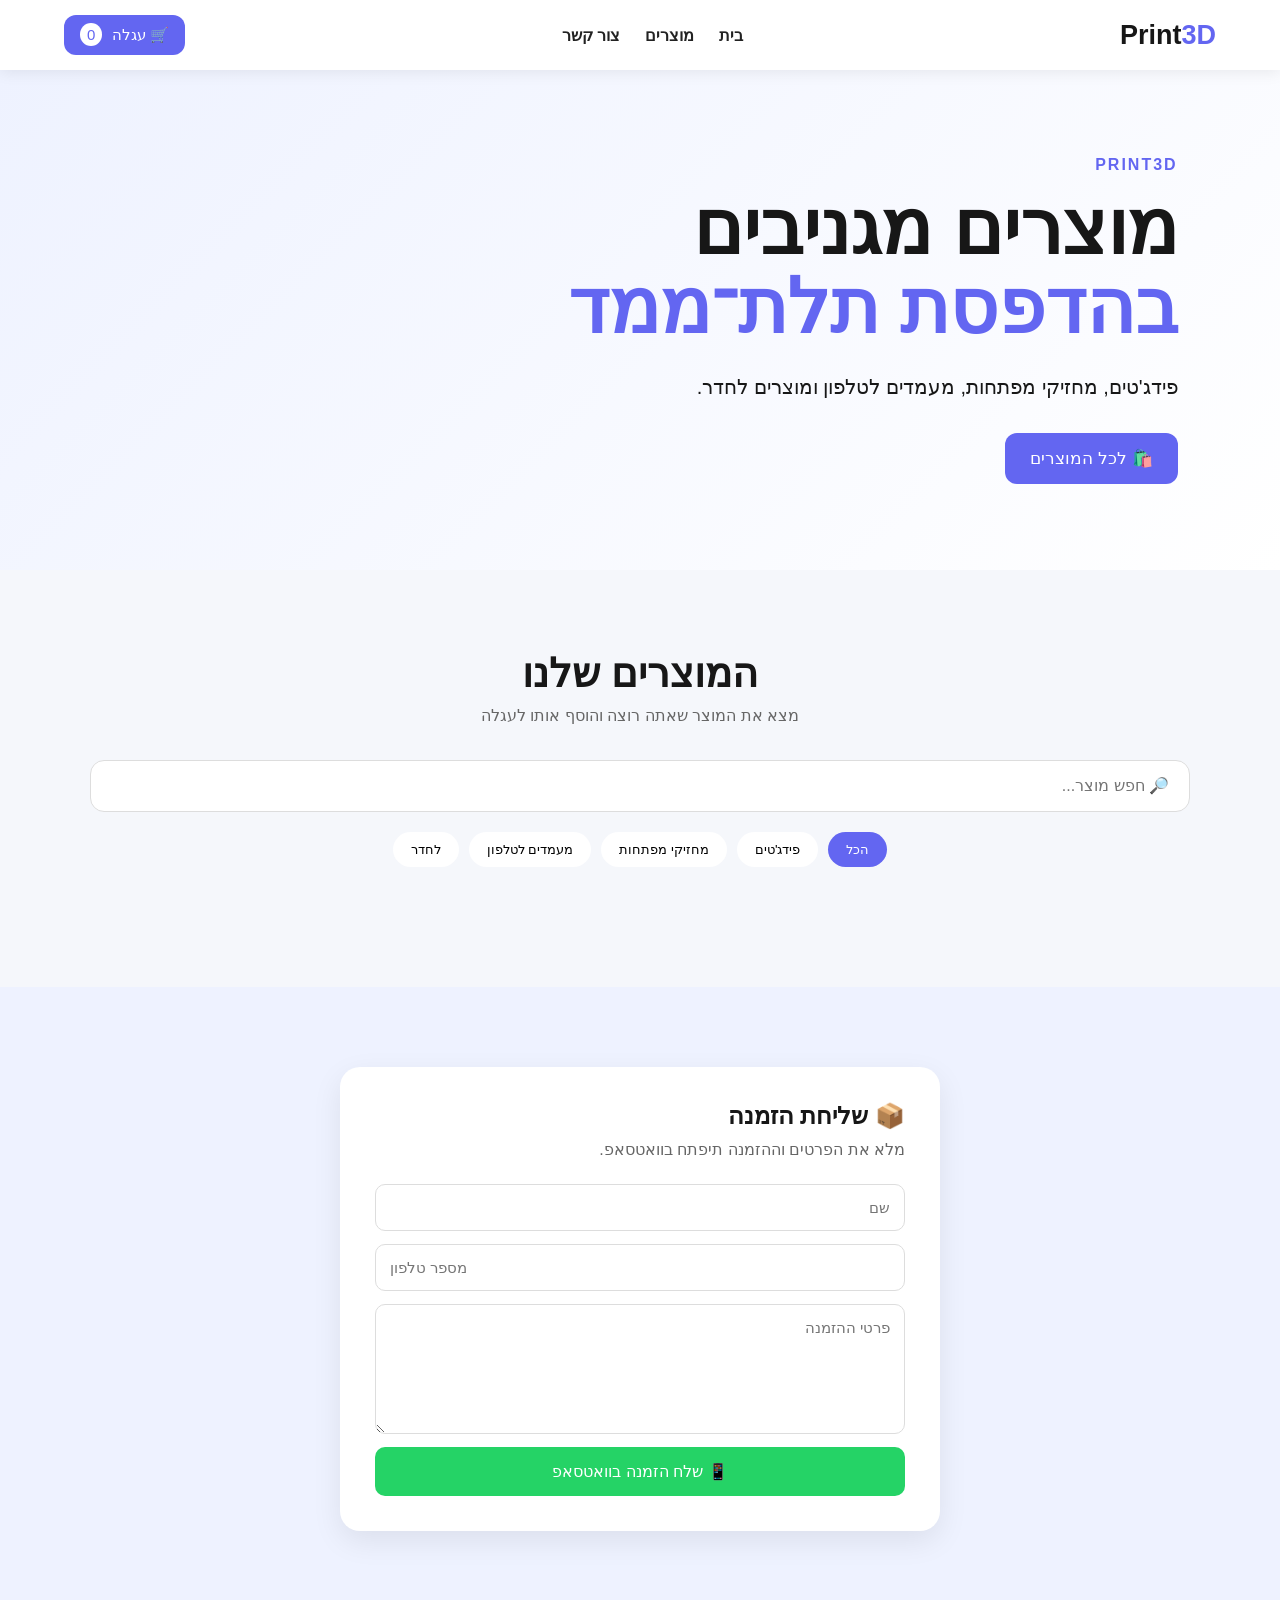
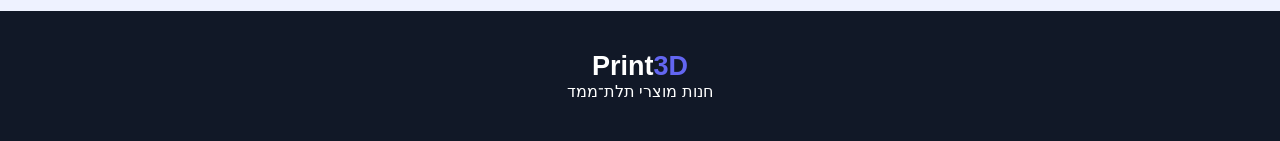
==== commit ec4389cf: "Refactor index.html structure and favicon" ====
--- a/index.html
+++ b/index.html
@@ -2,36 +2,23 @@
 <html lang="he" dir="rtl">
 
 <head>
-
     <meta charset="UTF-8">
 
-    <meta
-        name="viewport"
-        content="width=device-width, initial-scale=1.0"
-    >
+    <meta name="viewport"
+          content="width=device-width, initial-scale=1.0">
 
     <title>Print3D | חנות תלת מימד</title>
 
     <!-- FAVICON -->
     <link
         rel="icon"
-        type="image/png"
-        href="favicon.png"
+        href="data:image/svg+xml,%3Csvg xmlns='http://www.w3.org/2000/svg' viewBox='0 0 100 100'%3E%3Crect width='100' height='100' rx='20' fill='%236366f1'/%3E%3Ctext x='50' y='68' text-anchor='middle' font-size='55'%3E3D%3C/text%3E%3C/svg%3E"
     >
 
-    <!-- CSS -->
-    <link
-        rel="stylesheet"
-        href="style.css"
-    >
-
+    <link rel="stylesheet" href="style.css">
 </head>
 
-
 <body>
-
-
-<!-- ================= HEADER ================= -->
 
 <header>
 
@@ -39,47 +26,24 @@
         Print<span>3D</span>
     </div>
 
-
     <nav>
-
-        <a href="#home">
-            בית
-        </a>
-
-        <a href="#products">
-            מוצרים
-        </a>
-
-        <a href="#contact">
-            צור קשר
-        </a>
-
+        <a href="#home">בית</a>
+        <a href="#products">מוצרים</a>
+        <a href="#contact">צור קשר</a>
     </nav>
-
 
     <button
         class="cart-button"
         onclick="openCart()"
     >
-
         🛒 עגלה
-
-        <span id="cartCount">
-            0
-        </span>
-
+        <span id="cartCount">0</span>
     </button>
 
 </header>
 
 
-
-<!-- ================= HERO ================= -->
-
-<section
-    id="home"
-    class="hero"
->
+<section id="home" class="hero">
 
     <div class="hero-content">
 
@@ -87,33 +51,21 @@
             PRINT3D
         </div>
 
-
         <h1>
-
             מוצרים מגניבים
-
-            <span>
-                בהדפסת תלת־ממד
-            </span>
-
+            <span>בהדפסת תלת־ממד</span>
         </h1>
 
-
         <p>
-
             פידג'טים, מחזיקי מפתחות,
-            מעמדים לטלפון ומוצרים מגניבים לחדר.
-
+            מעמדים לטלפון ומוצרים לחדר.
         </p>
-
 
         <button
             class="hero-button"
             onclick="goToProducts()"
         >
-
             🛍️ לכל המוצרים
-
         </button>
 
     </div>
@@ -121,42 +73,27 @@
 </section>
 
 
-
-<!-- ================= PRODUCTS ================= -->
-
-<section
-    id="products"
-    class="products-section"
->
+<section id="products" class="products-section">
 
     <h2>
         המוצרים שלנו
     </h2>
 
-
     <p class="section-description">
-
         מצא את המוצר שאתה רוצה והוסף אותו לעגלה
-
     </p>
 
 
-
-    <!-- SEARCH -->
-
     <div class="controls">
 
         <input
+            type="search"
             id="searchInput"
-            type="search"
             placeholder="🔎 חפש מוצר..."
             oninput="searchProducts()"
         >
 
 
-
-        <!-- CATEGORIES -->
-
         <div class="categories">
 
             <button
@@ -166,7 +103,6 @@
                 הכל
             </button>
 
-
             <button
                 class="category"
                 onclick="filterProducts('fidget', this)"
@@ -174,7 +110,6 @@
                 פידג'טים
             </button>
 
-
             <button
                 class="category"
                 onclick="filterProducts('keychain', this)"
@@ -182,7 +117,6 @@
                 מחזיקי מפתחות
             </button>
 
-
             <button
                 class="category"
                 onclick="filterProducts('phone', this)"
@@ -190,7 +124,6 @@
                 מעמדים לטלפון
             </button>
 
-
             <button
                 class="category"
                 onclick="filterProducts('room', this)"
@@ -202,9 +135,6 @@
 
     </div>
 
-
-
-    <!-- PRODUCTS ARE INSERTED BY JS -->
 
     <div
         id="productsGrid"
@@ -214,13 +144,7 @@
 </section>
 
 
-
-<!-- ================= CONTACT ================= -->
-
-<section
-    id="contact"
-    class="contact-section"
->
+<section id="contact" class="contact-section">
 
     <div class="contact-box">
 
@@ -228,32 +152,25 @@
             📦 שליחת הזמנה
         </h2>
 
-
         <p>
             מלא את הפרטים וההזמנה תיפתח בוואטסאפ.
         </p>
 
-
         <form id="orderForm">
-
 
             <input
                 type="text"
                 id="customerName"
                 placeholder="שם"
-                autocomplete="name"
                 required
             >
-
 
             <input
                 type="tel"
                 id="customerPhone"
                 placeholder="מספר טלפון"
-                autocomplete="tel"
                 required
             >
-
 
             <textarea
                 id="customerMessage"
@@ -261,13 +178,9 @@
                 required
             ></textarea>
 
-
             <button type="submit">
-
                 📱 שלח הזמנה בוואטסאפ
-
-            </button>
-
+            </button>
 
         </form>
 
@@ -275,9 +188,6 @@
 
 </section>
 
-
-
-<!-- ================= CART OVERLAY ================= -->
 
 <div
     id="cartOverlay"
@@ -285,11 +195,7 @@
 ></div>
 
 
-
-<!-- ================= CART ================= -->
-
 <div id="cart">
-
 
     <div class="cart-header">
 
@@ -297,30 +203,18 @@
             🛒 העגלה
         </h2>
 
-
-        <button
-            onclick="closeCart()"
-            aria-label="סגור עגלה"
-        >
+        <button onclick="closeCart()">
             ✕
         </button>
 
     </div>
 
 
-
-    <!-- CART ITEMS -->
-
     <div id="cartItems"></div>
 
 
-
-    <!-- CART BOTTOM -->
-
     <div class="cart-bottom">
 
-
-        <!-- TIP -->
 
         <div class="tip-cart">
 
@@ -328,7 +222,6 @@
                 💝 טיפ
             </span>
 
-
             <select
                 id="cartTip"
                 onchange="updateCart()"
@@ -359,92 +252,56 @@
         </div>
 
 
-
-        <!-- COUPON -->
-
         <div class="coupon-box">
 
-            <label for="couponInput">
-
+            <label>
                 🎟️ קוד קופון
-
             </label>
 
-
             <div class="coupon-row">
 
                 <input
+                    type="text"
                     id="couponInput"
-                    type="text"
-                    inputmode="numeric"
                     placeholder="הזן קוד"
                 >
-
 
                 <button
                     type="button"
                     onclick="applyCoupon()"
                 >
-
                     הפעל
-
                 </button>
 
             </div>
 
-
             <div id="couponMessage"></div>
 
         </div>
 
 
-
-        <!-- TOTAL -->
-
         <div class="cart-summary">
 
-
             <div>
-
-                <span>
-                    מוצרים:
-                </span>
-
+                <span>מוצרים:</span>
                 <span>
                     ₪<span id="productsTotal">0</span>
                 </span>
-
-            </div>
-
-
+            </div>
 
             <div>
-
-                <span>
-                    הנחה:
-                </span>
-
+                <span>הנחה:</span>
                 <span>
                     -₪<span id="couponDiscount">0</span>
                 </span>
-
-            </div>
-
-
+            </div>
 
             <div>
-
-                <span>
-                    טיפ:
-                </span>
-
+                <span>טיפ:</span>
                 <span>
                     ₪<span id="tipTotal">0</span>
                 </span>
-
-            </div>
-
-
+            </div>
 
             <div class="final-total">
 
@@ -452,7 +309,6 @@
                     סה״כ:
                 </strong>
 
-
                 <strong>
                     ₪<span id="cartTotal">0</span>
                 </strong>
@@ -461,33 +317,24 @@
 
         </div>
 
-
-
-        <!-- CHECKOUT -->
 
         <button
             class="checkout-button"
             onclick="checkout()"
         >
-
             📱 המשך להזמנה
-
         </button>
 
     </div>
 
 </div>
 
-
-
-<!-- ================= FOOTER ================= -->
 
 <footer>
 
     <div class="logo">
         Print<span>3D</span>
     </div>
-
 
     <p>
         חנות מוצרי תלת־ממד
@@ -496,12 +343,8 @@
 </footer>
 
 
-
-<!-- ================= JAVASCRIPT ================= -->
-
 <script src="script.js"></script>
 
-
 </body>
 
 </html>
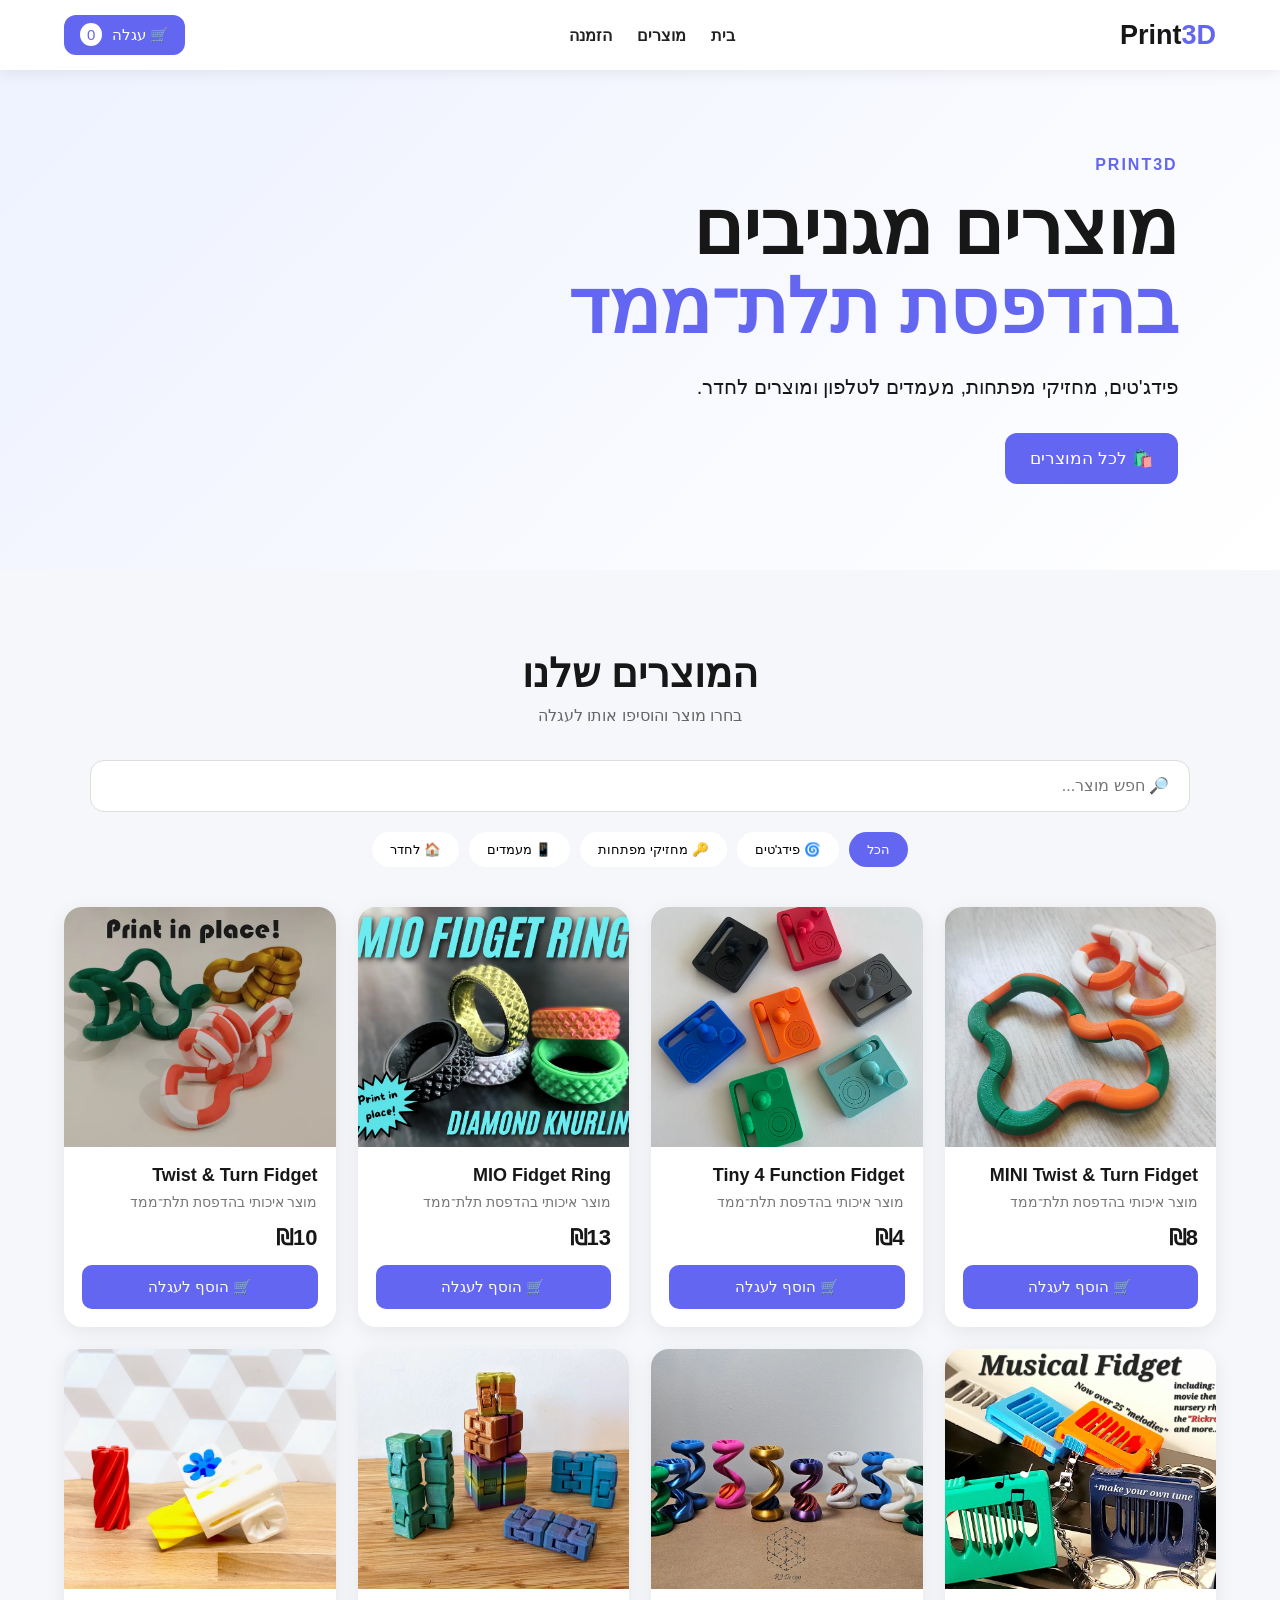
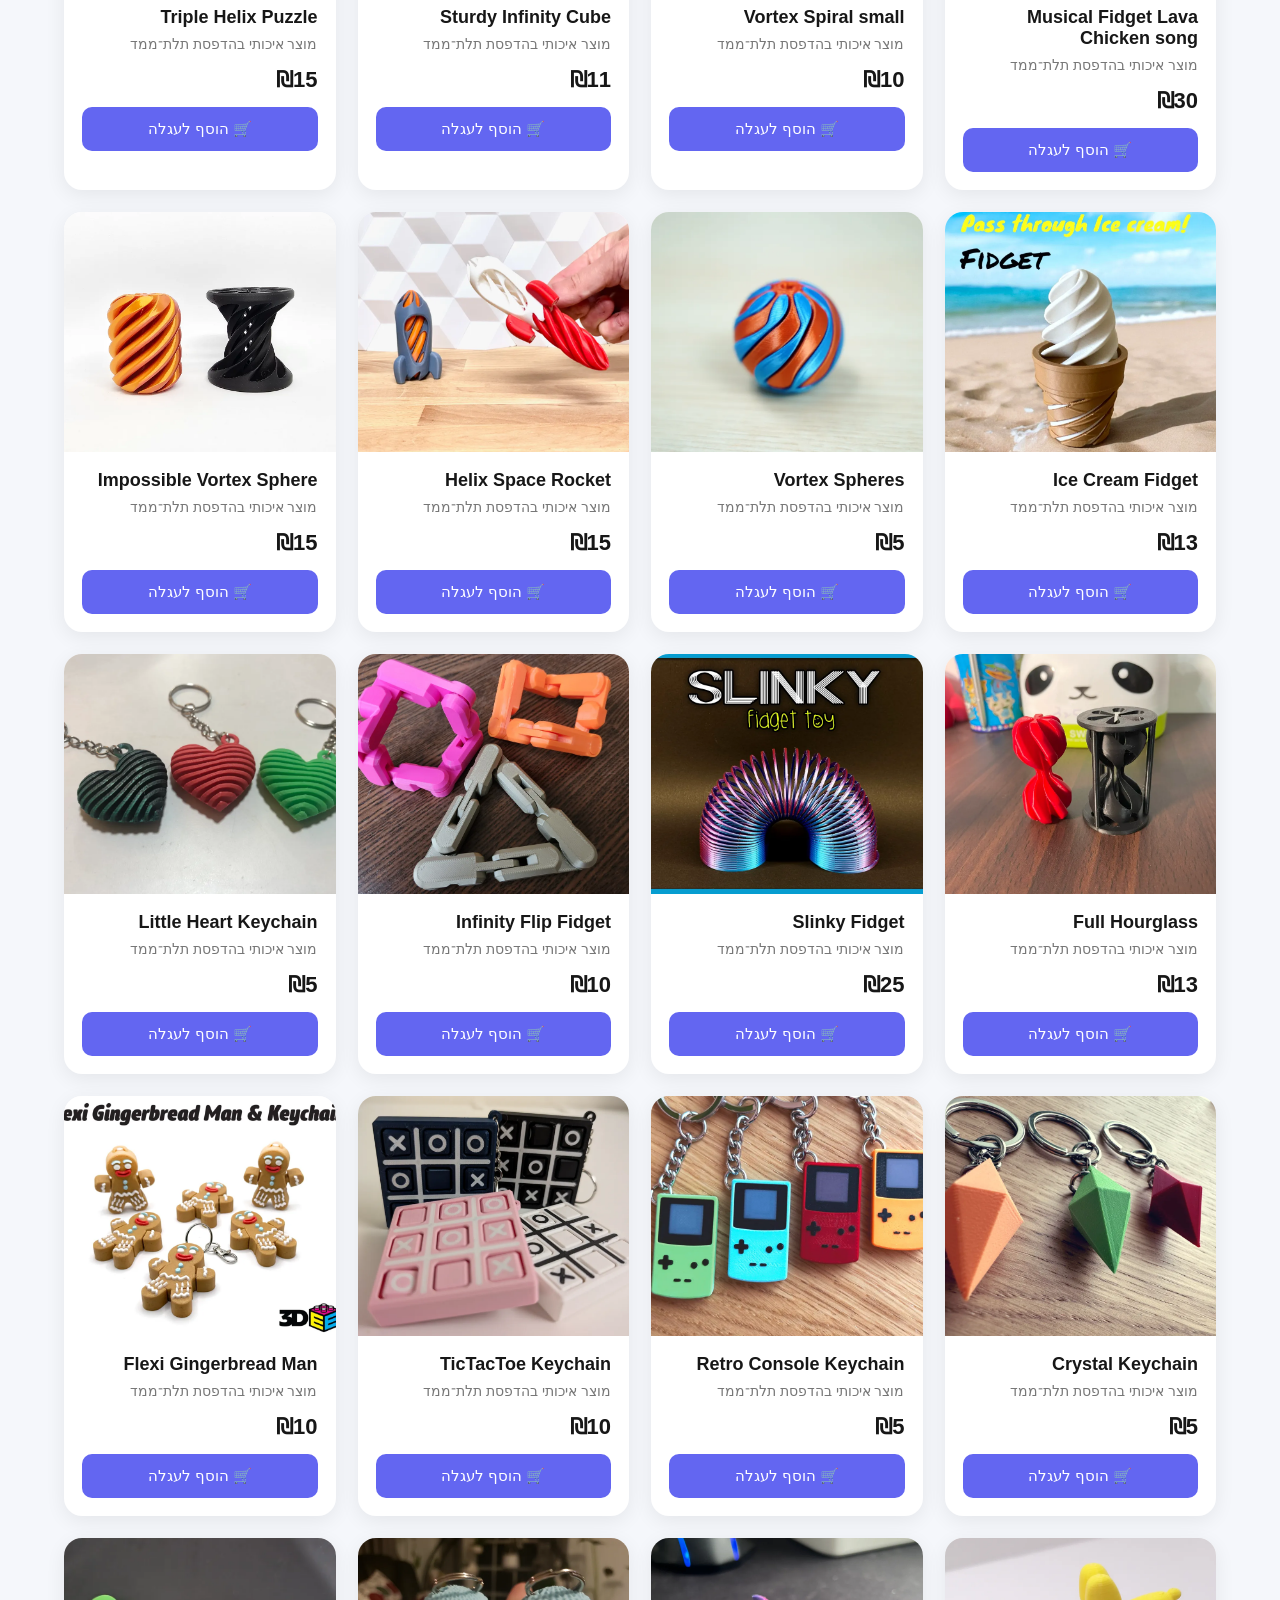
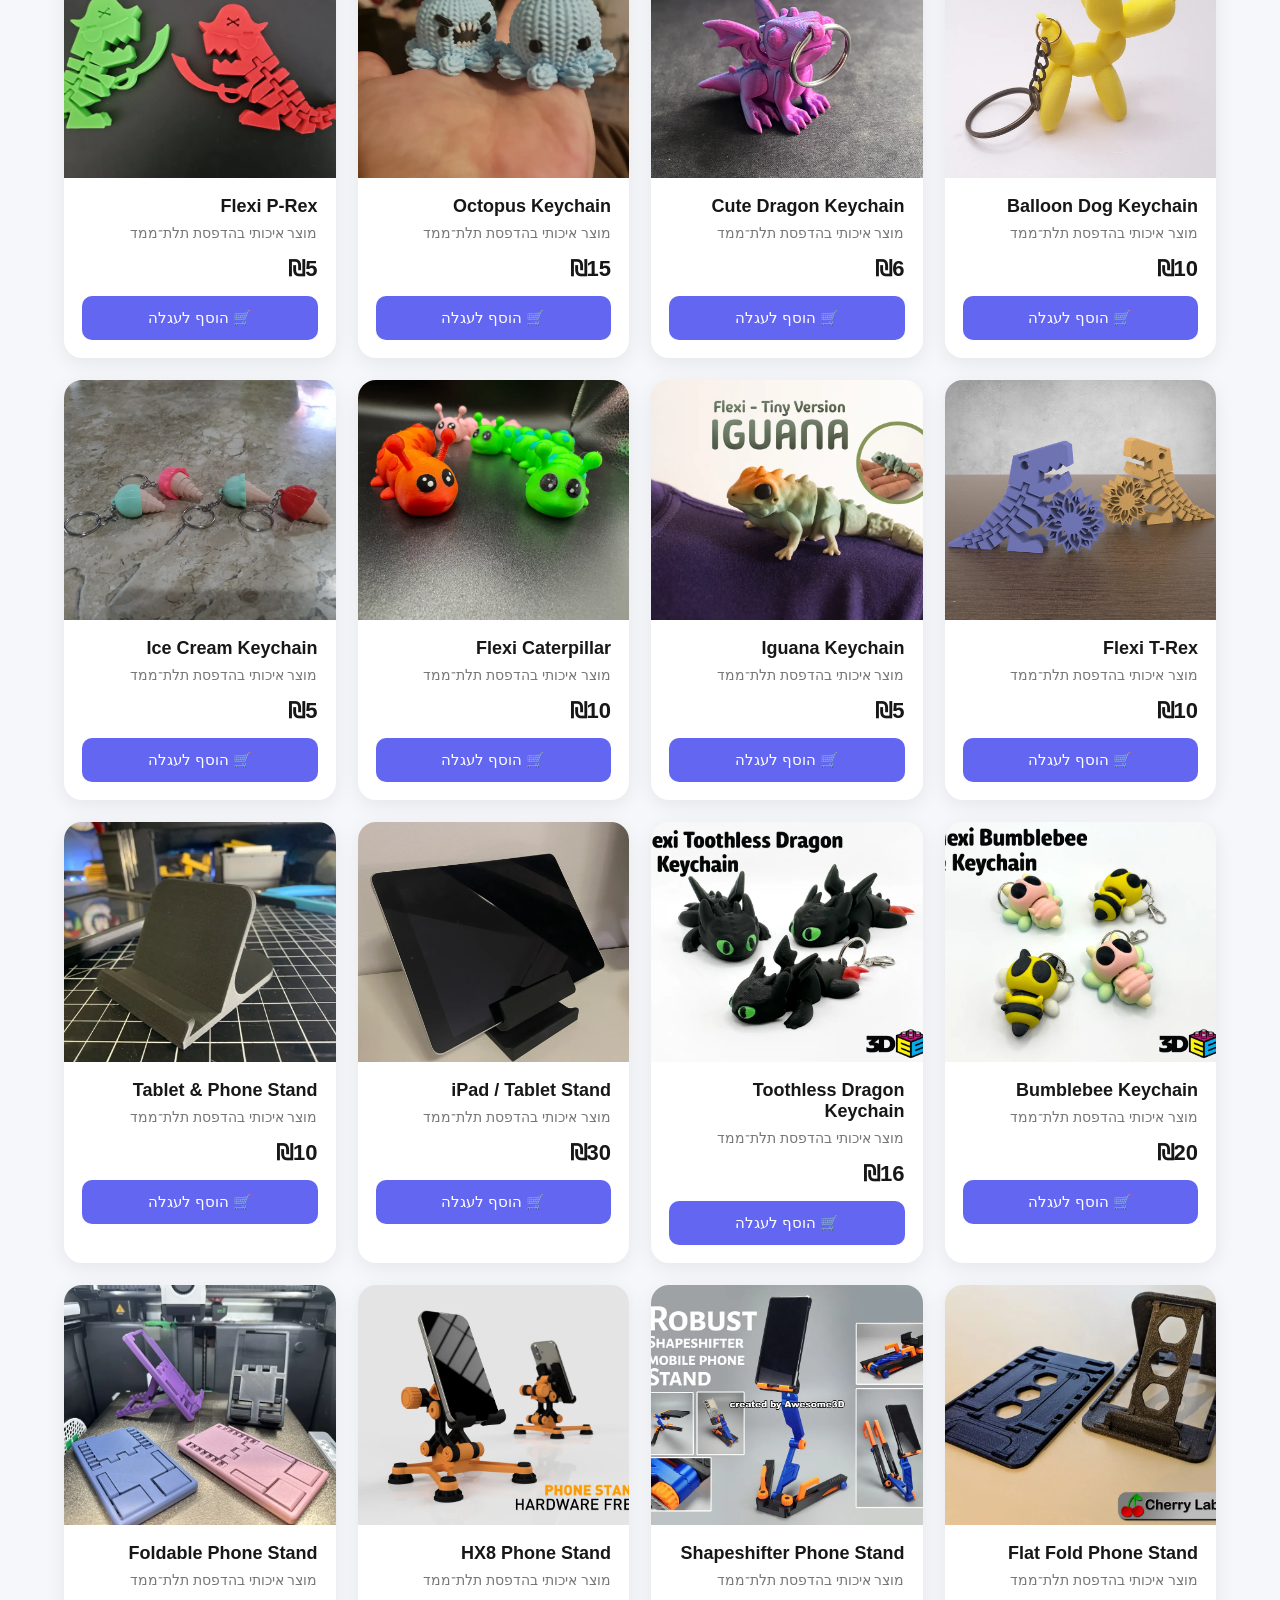
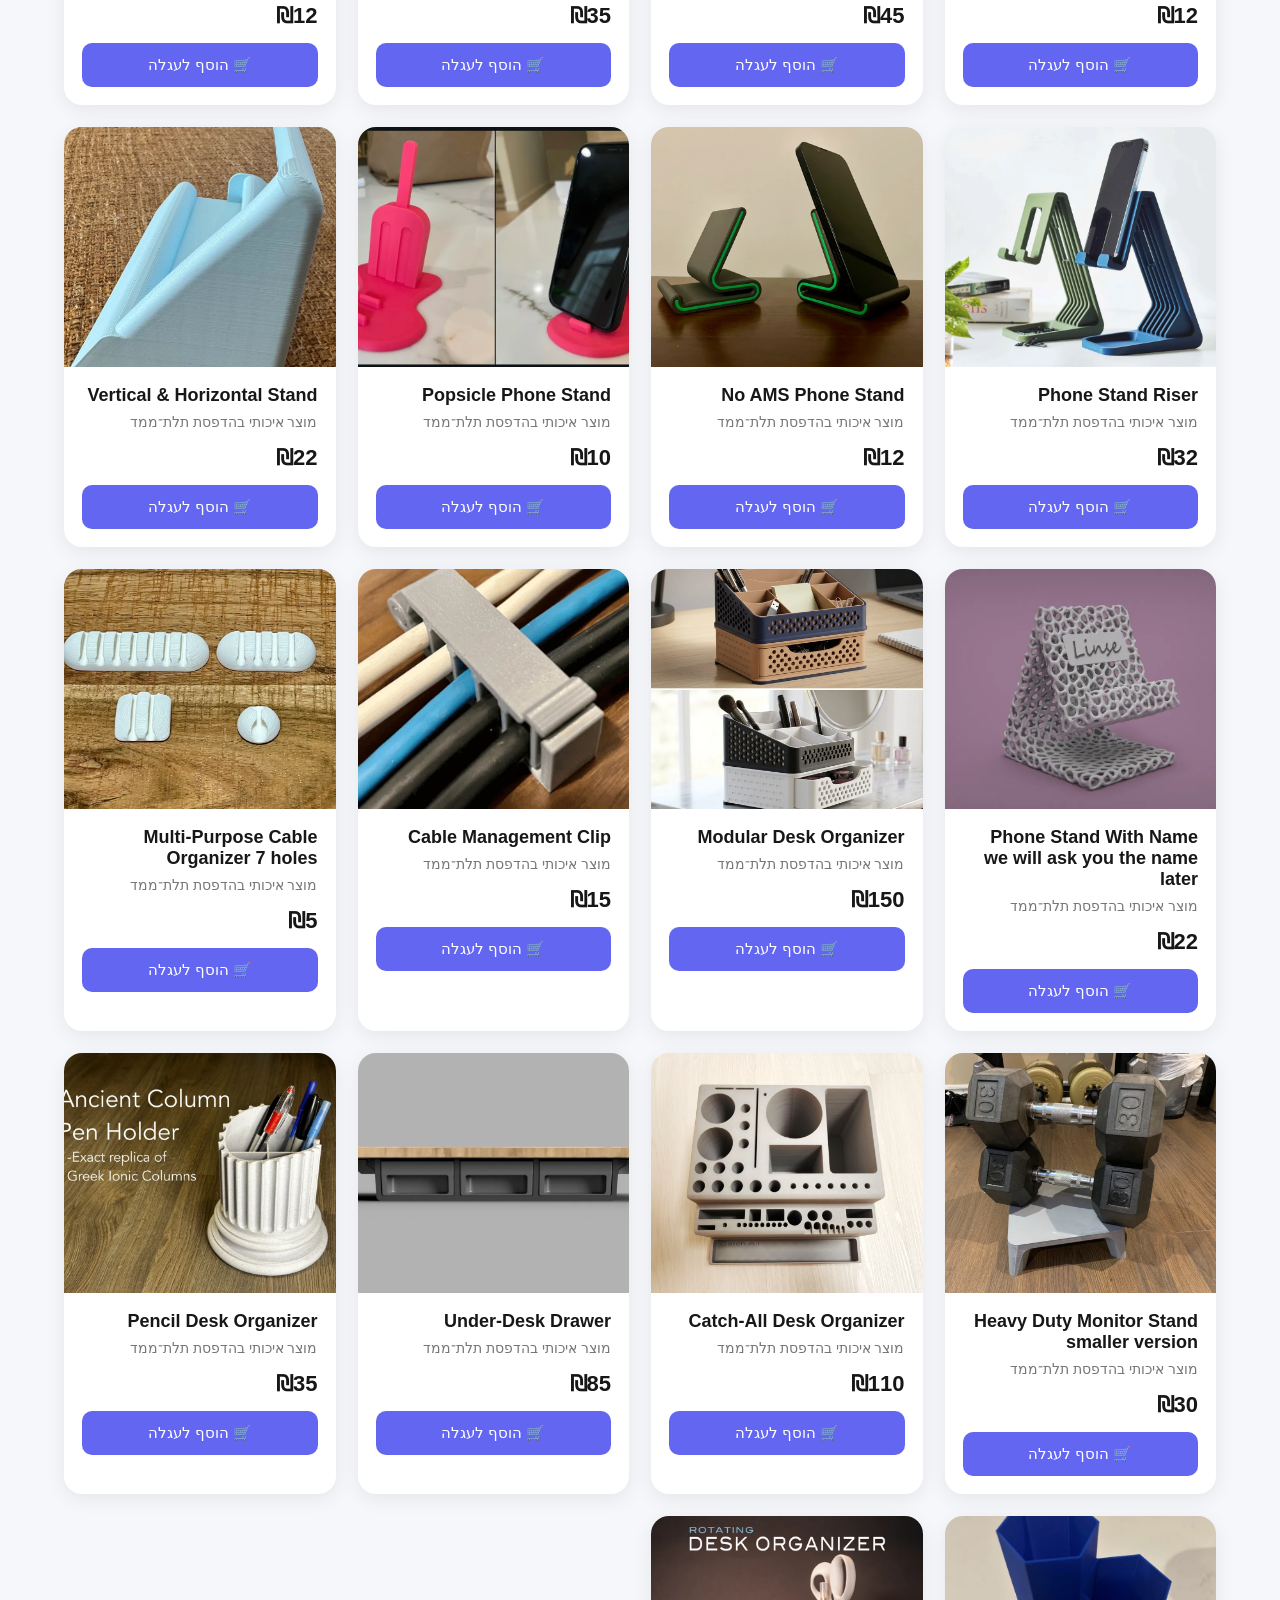
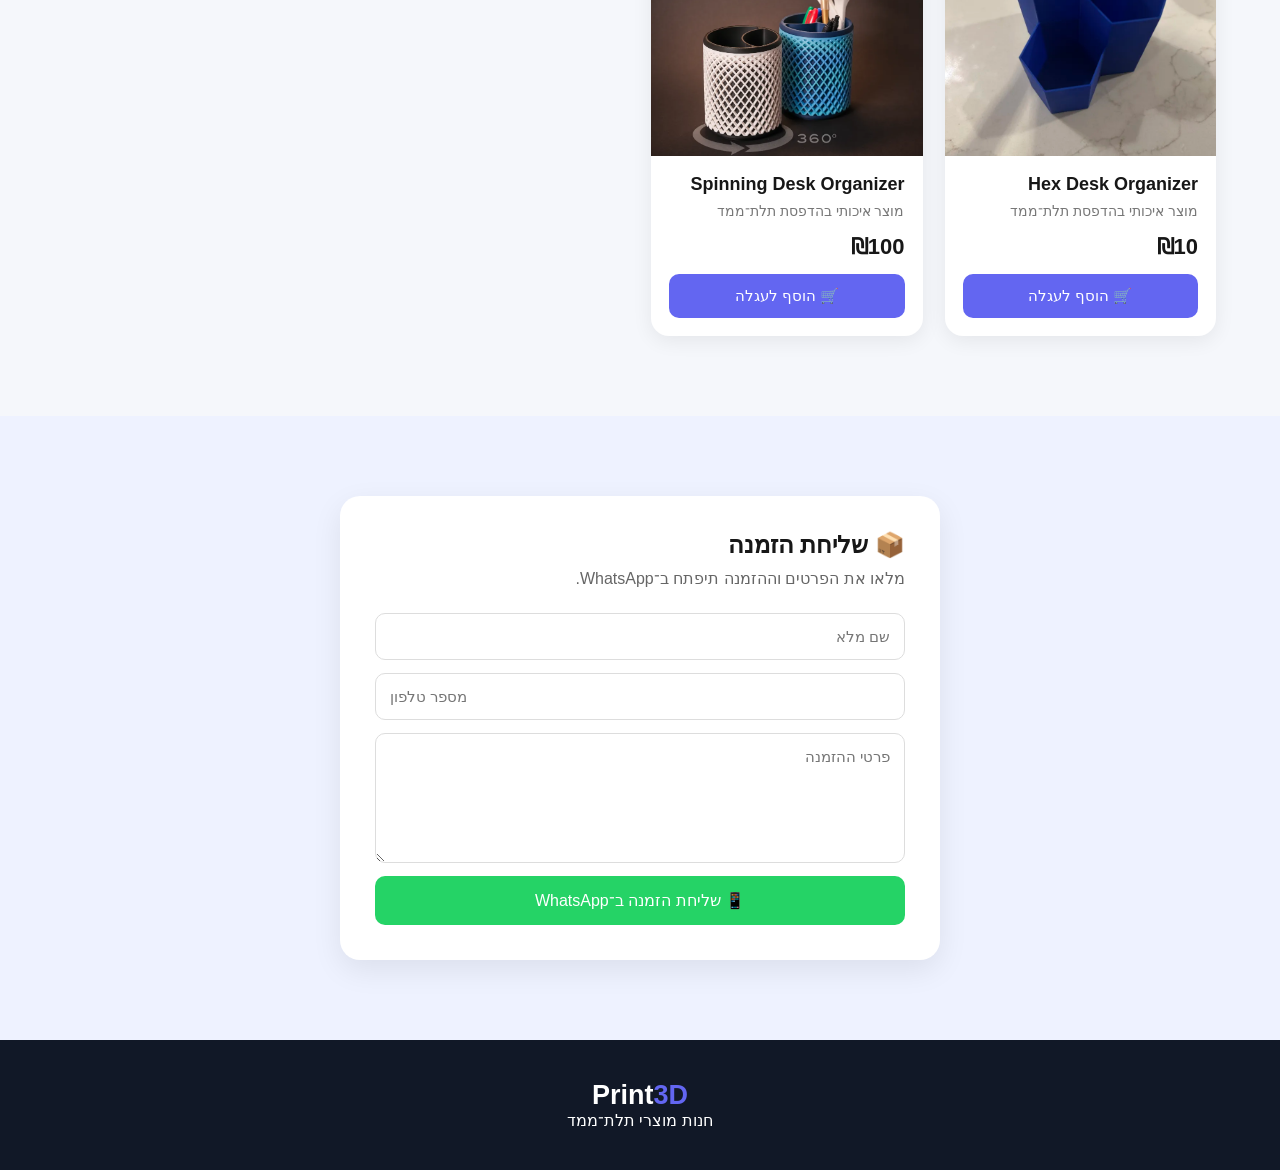
==== commit 30553003: "Update greeting from 'Hello' to 'Goodbye'" ====
--- a/index.html
+++ b/index.html
@@ -1,55 +1,35 @@
 <!DOCTYPE html>
 <html lang="he" dir="rtl">
-
 <head>
     <meta charset="UTF-8">
-
-    <meta name="viewport"
-          content="width=device-width, initial-scale=1.0">
-
-    <title>Print3D | חנות תלת מימד</title>
-
-    <!-- FAVICON -->
-    <link
-        rel="icon"
-        href="data:image/svg+xml,%3Csvg xmlns='http://www.w3.org/2000/svg' viewBox='0 0 100 100'%3E%3Crect width='100' height='100' rx='20' fill='%236366f1'/%3E%3Ctext x='50' y='68' text-anchor='middle' font-size='55'%3E3D%3C/text%3E%3C/svg%3E"
-    >
-
+    <meta name="viewport" content="width=device-width, initial-scale=1.0">
+
+    <title>Print3D | חנות תלת־ממד</title>
+
+    <link rel="icon" href="favicon.svg" type="image/svg+xml">
     <link rel="stylesheet" href="style.css">
 </head>
 
 <body>
 
 <header>
-
-    <div class="logo">
-        Print<span>3D</span>
-    </div>
+    <div class="logo">Print<span>3D</span></div>
 
     <nav>
         <a href="#home">בית</a>
         <a href="#products">מוצרים</a>
-        <a href="#contact">צור קשר</a>
+        <a href="#contact">הזמנה</a>
     </nav>
 
-    <button
-        class="cart-button"
-        onclick="openCart()"
-    >
-        🛒 עגלה
-        <span id="cartCount">0</span>
+    <button id="openCartButton" class="cart-button">
+        🛒 עגלה <span id="cartCount">0</span>
     </button>
-
 </header>
 
 
 <section id="home" class="hero">
-
     <div class="hero-content">
-
-        <div class="small-title">
-            PRINT3D
-        </div>
+        <div class="small-title">PRINT3D</div>
 
         <h1>
             מוצרים מגניבים
@@ -61,85 +41,812 @@
             מעמדים לטלפון ומוצרים לחדר.
         </p>
 
-        <button
-            class="hero-button"
-            onclick="goToProducts()"
-        >
+        <button id="shopButton" class="hero-button">
             🛍️ לכל המוצרים
         </button>
-
     </div>
-
 </section>
 
 
 <section id="products" class="products-section">
 
-    <h2>
-        המוצרים שלנו
-    </h2>
+    <h2>המוצרים שלנו</h2>
 
     <p class="section-description">
-        מצא את המוצר שאתה רוצה והוסף אותו לעגלה
+        בחרו מוצר והוסיפו אותו לעגלה
     </p>
 
-
     <div class="controls">
 
         <input
+            id="searchInput"
             type="search"
-            id="searchInput"
             placeholder="🔎 חפש מוצר..."
-            oninput="searchProducts()"
         >
 
-
         <div class="categories">
 
-            <button
-                class="category active"
-                onclick="filterProducts('all', this)"
-            >
+            <button class="category active" data-category="all">
                 הכל
             </button>
 
-            <button
-                class="category"
-                onclick="filterProducts('fidget', this)"
-            >
-                פידג'טים
+            <button class="category" data-category="fidget">
+                🌀 פידג'טים
             </button>
 
-            <button
-                class="category"
-                onclick="filterProducts('keychain', this)"
-            >
-                מחזיקי מפתחות
+            <button class="category" data-category="keychain">
+                🔑 מחזיקי מפתחות
             </button>
 
-            <button
-                class="category"
-                onclick="filterProducts('phone', this)"
-            >
-                מעמדים לטלפון
+            <button class="category" data-category="phone">
+                📱 מעמדים
             </button>
 
-            <button
-                class="category"
-                onclick="filterProducts('room', this)"
-            >
-                לחדר
+            <button class="category" data-category="room">
+                🏠 לחדר
             </button>
 
         </div>
-
     </div>
 
 
-    <div
-        id="productsGrid"
-        class="products-grid"
-    ></div>
+    <!-- =========================
+         50 PRODUCTS
+    ========================== -->
+
+    <div id="productsGrid" class="products-grid">
+
+        <!-- 1 -->
+        <article class="product" data-category="fidget" data-name="Twist Fidget">
+            <a href="product.html?id=1" class="product-link">
+                <div class="product-image">
+                    <img src="images/1.jpg" alt="Twist Fidget">
+                </div>
+            </a>
+            <div class="product-info">
+                <h3>Twist Fidget</h3>
+                <p>פידג'ט להעסקת הידיים.</p>
+                <div class="product-price">₪25</div>
+                <button class="add-button" data-id="1">🛒 הוסף לעגלה</button>
+            </div>
+        </article>
+
+        <!-- 2 -->
+        <article class="product" data-category="fidget" data-name="Infinity Cube">
+            <a href="product.html?id=2" class="product-link">
+                <div class="product-image">
+                    <img src="images/2.jpg" alt="Infinity Cube">
+                </div>
+            </a>
+            <div class="product-info">
+                <h3>Infinity Cube</h3>
+                <p>קוביית פידג'ט מתקפלת.</p>
+                <div class="product-price">₪30</div>
+                <button class="add-button" data-id="2">🛒 הוסף לעגלה</button>
+            </div>
+        </article>
+
+        <!-- 3 -->
+        <article class="product" data-category="fidget" data-name="Fidget Ring">
+            <a href="product.html?id=3" class="product-link">
+                <div class="product-image">
+                    <img src="images/3.jpg" alt="Fidget Ring">
+                </div>
+            </a>
+            <div class="product-info">
+                <h3>Fidget Ring</h3>
+                <p>טבעת פידג'ט מסתובבת.</p>
+                <div class="product-price">₪20</div>
+                <button class="add-button" data-id="3">🛒 הוסף לעגלה</button>
+            </div>
+        </article>
+
+        <!-- 4 -->
+        <article class="product" data-category="fidget" data-name="Fidget Ball">
+            <a href="product.html?id=4" class="product-link">
+                <div class="product-image">
+                    <img src="images/4.jpg" alt="Fidget Ball">
+                </div>
+            </a>
+            <div class="product-info">
+                <h3>Fidget Ball</h3>
+                <p>פידג'ט כדורי קטן.</p>
+                <div class="product-price">₪30</div>
+                <button class="add-button" data-id="4">🛒 הוסף לעגלה</button>
+            </div>
+        </article>
+
+        <!-- 5 -->
+        <article class="product" data-category="fidget" data-name="Helix Fidget">
+            <a href="product.html?id=5" class="product-link">
+                <div class="product-image">
+                    <img src="images/5.jpg" alt="Helix Fidget">
+                </div>
+            </a>
+            <div class="product-info">
+                <h3>Helix Fidget</h3>
+                <p>עיצוב סלילי מיוחד.</p>
+                <div class="product-price">₪35</div>
+                <button class="add-button" data-id="5">🛒 הוסף לעגלה</button>
+            </div>
+        </article>
+
+        <!-- 6 -->
+        <article class="product" data-category="fidget" data-name="Vortex Fidget">
+            <a href="product.html?id=6" class="product-link">
+                <div class="product-image">
+                    <img src="images/6.jpg" alt="Vortex Fidget">
+                </div>
+            </a>
+            <div class="product-info">
+                <h3>Vortex Fidget</h3>
+                <p>פידג'ט מסתובב.</p>
+                <div class="product-price">₪35</div>
+                <button class="add-button" data-id="6">🛒 הוסף לעגלה</button>
+            </div>
+        </article>
+
+        <!-- 7 -->
+        <article class="product" data-category="fidget" data-name="Triple Helix">
+            <a href="product.html?id=7" class="product-link">
+                <div class="product-image">
+                    <img src="images/7.jpg" alt="Triple Helix">
+                </div>
+            </a>
+            <div class="product-info">
+                <h3>Triple Helix</h3>
+                <p>פידג'ט תלת־סלילי.</p>
+                <div class="product-price">₪40</div>
+                <button class="add-button" data-id="7">🛒 הוסף לעגלה</button>
+            </div>
+        </article>
+
+        <!-- 8 -->
+        <article class="product" data-category="fidget" data-name="Spinning Fidget">
+            <a href="product.html?id=8" class="product-link">
+                <div class="product-image">
+                    <img src="images/8.jpg" alt="Spinning Fidget">
+                </div>
+            </a>
+            <div class="product-info">
+                <h3>Spinning Fidget</h3>
+                <p>פידג'ט מסתובב קטן.</p>
+                <div class="product-price">₪30</div>
+                <button class="add-button" data-id="8">🛒 הוסף לעגלה</button>
+            </div>
+        </article>
+
+        <!-- 9 -->
+        <article class="product" data-category="fidget" data-name="Impossible Sphere">
+            <a href="product.html?id=9" class="product-link">
+                <div class="product-image">
+                    <img src="images/9.jpg" alt="Impossible Sphere">
+                </div>
+            </a>
+            <div class="product-info">
+                <h3>Impossible Sphere</h3>
+                <p>כדור תלת־ממדי מיוחד.</p>
+                <div class="product-price">₪40</div>
+                <button class="add-button" data-id="9">🛒 הוסף לעגלה</button>
+            </div>
+        </article>
+
+        <!-- 10 -->
+        <article class="product" data-category="fidget" data-name="Fidget Cube">
+            <a href="product.html?id=10" class="product-link">
+                <div class="product-image">
+                    <img src="images/10.jpg" alt="Fidget Cube">
+                </div>
+            </a>
+            <div class="product-info">
+                <h3>Fidget Cube</h3>
+                <p>קוביית פידג'ט.</p>
+                <div class="product-price">₪30</div>
+                <button class="add-button" data-id="10">🛒 הוסף לעגלה</button>
+            </div>
+        </article>
+
+        <!-- 11 -->
+        <article class="product" data-category="keychain" data-name="Dragon Keychain">
+            <a href="product.html?id=11" class="product-link">
+                <div class="product-image">
+                    <img src="images/11.jpg" alt="Dragon Keychain">
+                </div>
+            </a>
+            <div class="product-info">
+                <h3>Dragon Keychain</h3>
+                <p>דרקון קטן למפתחות.</p>
+                <div class="product-price">₪25</div>
+                <button class="add-button" data-id="11">🛒 הוסף לעגלה</button>
+            </div>
+        </article>
+
+        <!-- 12 -->
+        <article class="product" data-category="keychain" data-name="Octopus Keychain">
+            <a href="product.html?id=12" class="product-link">
+                <div class="product-image">
+                    <img src="images/12.jpg" alt="Octopus Keychain">
+                </div>
+            </a>
+            <div class="product-info">
+                <h3>Octopus Keychain</h3>
+                <p>מחזיק מפתחות תמנון.</p>
+                <div class="product-price">₪20</div>
+                <button class="add-button" data-id="12">🛒 הוסף לעגלה</button>
+            </div>
+        </article>
+
+        <!-- 13 -->
+        <article class="product" data-category="keychain" data-name="Heart Keychain">
+            <a href="product.html?id=13" class="product-link">
+                <div class="product-image">
+                    <img src="images/13.jpg" alt="Heart Keychain">
+                </div>
+            </a>
+            <div class="product-info">
+                <h3>Heart Keychain</h3>
+                <p>מחזיק מפתחות לב.</p>
+                <div class="product-price">₪15</div>
+                <button class="add-button" data-id="13">🛒 הוסף לעגלה</button>
+            </div>
+        </article>
+
+        <!-- 14 -->
+        <article class="product" data-category="keychain" data-name="Crystal Keychain">
+            <a href="product.html?id=14" class="product-link">
+                <div class="product-image">
+                    <img src="images/14.jpg" alt="Crystal Keychain">
+                </div>
+            </a>
+            <div class="product-info">
+                <h3>Crystal Keychain</h3>
+                <p>מחזיק מפתחות קריסטל.</p>
+                <div class="product-price">₪20</div>
+                <button class="add-button" data-id="14">🛒 הוסף לעגלה</button>
+            </div>
+        </article>
+
+        <!-- 15 -->
+        <article class="product" data-category="keychain" data-name="T-Rex Keychain">
+            <a href="product.html?id=15" class="product-link">
+                <div class="product-image">
+                    <img src="images/15.jpg" alt="T-Rex Keychain">
+                </div>
+            </a>
+            <div class="product-info">
+                <h3>T-Rex Keychain</h3>
+                <p>דינוזאור קטן למפתחות.</p>
+                <div class="product-price">₪25</div>
+                <button class="add-button" data-id="15">🛒 הוסף לעגלה</button>
+            </div>
+        </article>
+
+        <!-- 16 -->
+        <article class="product" data-category="keychain" data-name="Dinosaur Keychain">
+            <a href="product.html?id=16" class="product-link">
+                <div class="product-image">
+                    <img src="images/16.jpg" alt="Dinosaur Keychain">
+                </div>
+            </a>
+            <div class="product-info">
+                <h3>Dinosaur Keychain</h3>
+                <p>מחזיק מפתחות דינוזאור.</p>
+                <div class="product-price">₪25</div>
+                <button class="add-button" data-id="16">🛒 הוסף לעגלה</button>
+            </div>
+        </article>
+
+        <!-- 17 -->
+        <article class="product" data-category="keychain" data-name="Cat Keychain">
+            <a href="product.html?id=17" class="product-link">
+                <div class="product-image">
+                    <img src="images/17.jpg" alt="Cat Keychain">
+                </div>
+            </a>
+            <div class="product-info">
+                <h3>Cat Keychain</h3>
+                <p>מחזיק מפתחות חתול.</p>
+                <div class="product-price">₪20</div>
+                <button class="add-button" data-id="17">🛒 הוסף לעגלה</button>
+            </div>
+        </article>
+
+        <!-- 18 -->
+        <article class="product" data-category="keychain" data-name="Dog Keychain">
+            <a href="product.html?id=18" class="product-link">
+                <div class="product-image">
+                    <img src="images/18.jpg" alt="Dog Keychain">
+                </div>
+            </a>
+            <div class="product-info">
+                <h3>Dog Keychain</h3>
+                <p>מחזיק מפתחות כלב.</p>
+                <div class="product-price">₪20</div>
+                <button class="add-button" data-id="18">🛒 הוסף לעגלה</button>
+            </div>
+        </article>
+
+        <!-- 19 -->
+        <article class="product" data-category="keychain" data-name="Game Controller Keychain">
+            <a href="product.html?id=19" class="product-link">
+                <div class="product-image">
+                    <img src="images/19.jpg" alt="Game Controller Keychain">
+                </div>
+            </a>
+            <div class="product-info">
+                <h3>Game Controller Keychain</h3>
+                <p>מחזיק מפתחות גיימינג.</p>
+                <div class="product-price">₪25</div>
+                <button class="add-button" data-id="19">🛒 הוסף לעגלה</button>
+            </div>
+        </article>
+
+        <!-- 20 -->
+        <article class="product" data-category="keychain" data-name="Rocket Keychain">
+            <a href="product.html?id=20" class="product-link">
+                <div class="product-image">
+                    <img src="images/20.jpg" alt="Rocket Keychain">
+                </div>
+            </a>
+            <div class="product-info">
+                <h3>Rocket Keychain</h3>
+                <p>מחזיק מפתחות רקטה.</p>
+                <div class="product-price">₪20</div>
+                <button class="add-button" data-id="20">🛒 הוסף לעגלה</button>
+            </div>
+        </article>
+
+        <!-- 21 -->
+        <article class="product" data-category="phone" data-name="Phone Stand">
+            <a href="product.html?id=21" class="product-link">
+                <div class="product-image">
+                    <img src="images/21.jpg" alt="Phone Stand">
+                </div>
+            </a>
+            <div class="product-info">
+                <h3>Phone Stand</h3>
+                <p>מעמד לטלפון.</p>
+                <div class="product-price">₪35</div>
+                <button class="add-button" data-id="21">🛒 הוסף לעגלה</button>
+            </div>
+        </article>
+
+        <!-- 22 -->
+        <article class="product" data-category="phone" data-name="Foldable Phone Stand">
+            <a href="product.html?id=22" class="product-link">
+                <div class="product-image">
+                    <img src="images/22.jpg" alt="Foldable Phone Stand">
+                </div>
+            </a>
+            <div class="product-info">
+                <h3>Foldable Phone Stand</h3>
+                <p>מעמד טלפון מתקפל.</p>
+                <div class="product-price">₪35</div>
+                <button class="add-button" data-id="22">🛒 הוסף לעגלה</button>
+            </div>
+        </article>
+
+        <!-- 23 -->
+        <article class="product" data-category="phone" data-name="Desk Phone Stand">
+            <a href="product.html?id=23" class="product-link">
+                <div class="product-image">
+                    <img src="images/23.jpg" alt="Desk Phone Stand">
+                </div>
+            </a>
+            <div class="product-info">
+                <h3>Desk Phone Stand</h3>
+                <p>מעמד שולחני.</p>
+                <div class="product-price">₪30</div>
+                <button class="add-button" data-id="23">🛒 הוסף לעגלה</button>
+            </div>
+        </article>
+
+        <!-- 24 -->
+        <article class="product" data-category="phone" data-name="Tablet Stand">
+            <a href="product.html?id=24" class="product-link">
+                <div class="product-image">
+                    <img src="images/24.jpg" alt="Tablet Stand">
+                </div>
+            </a>
+            <div class="product-info">
+                <h3>Tablet Stand</h3>
+                <p>מעמד לטאבלט.</p>
+                <div class="product-price">₪50</div>
+                <button class="add-button" data-id="24">🛒 הוסף לעגלה</button>
+            </div>
+        </article>
+
+        <!-- 25 -->
+        <article class="product" data-category="phone" data-name="Phone Riser">
+            <a href="product.html?id=25" class="product-link">
+                <div class="product-image">
+                    <img src="images/25.jpg" alt="Phone Riser">
+                </div>
+            </a>
+            <div class="product-info">
+                <h3>Phone Riser</h3>
+                <p>מעמד מוגבה לטלפון.</p>
+                <div class="product-price">₪35</div>
+                <button class="add-button" data-id="25">🛒 הוסף לעגלה</button>
+            </div>
+        </article>
+
+        <!-- 26 -->
+        <article class="product" data-category="phone" data-name="Vertical Phone Stand">
+            <a href="product.html?id=26" class="product-link">
+                <div class="product-image">
+                    <img src="images/26.jpg" alt="Vertical Phone Stand">
+                </div>
+            </a>
+            <div class="product-info">
+                <h3>Vertical Phone Stand</h3>
+                <p>מעמד אנכי לטלפון.</p>
+                <div class="product-price">₪40</div>
+                <button class="add-button" data-id="26">🛒 הוסף לעגלה</button>
+            </div>
+        </article>
+
+        <!-- 27 -->
+        <article class="product" data-category="phone" data-name="Gaming Phone Stand">
+            <a href="product.html?id=27" class="product-link">
+                <div class="product-image">
+                    <img src="images/27.jpg" alt="Gaming Phone Stand">
+                </div>
+            </a>
+            <div class="product-info">
+                <h3>Gaming Phone Stand</h3>
+                <p>מעמד טלפון לגיימינג.</p>
+                <div class="product-price">₪45</div>
+                <button class="add-button" data-id="27">🛒 הוסף לעגלה</button>
+            </div>
+        </article>
+
+        <!-- 28 -->
+        <article class="product" data-category="phone" data-name="Minimal Phone Stand">
+            <a href="product.html?id=28" class="product-link">
+                <div class="product-image">
+                    <img src="images/28.jpg" alt="Minimal Phone Stand">
+                </div>
+            </a>
+            <div class="product-info">
+                <h3>Minimal Phone Stand</h3>
+                <p>מעמד מינימליסטי.</p>
+                <div class="product-price">₪30</div>
+                <button class="add-button" data-id="28">🛒 הוסף לעגלה</button>
+            </div>
+        </article>
+
+        <!-- 29 -->
+        <article class="product" data-category="phone" data-name="Phone Dock">
+            <a href="product.html?id=29" class="product-link">
+                <div class="product-image">
+                    <img src="images/29.jpg" alt="Phone Dock">
+                </div>
+            </a>
+            <div class="product-info">
+                <h3>Phone Dock</h3>
+                <p>תחנת עגינה לטלפון.</p>
+                <div class="product-price">₪40</div>
+                <button class="add-button" data-id="29">🛒 הוסף לעגלה</button>
+            </div>
+        </article>
+
+        <!-- 30 -->
+        <article class="product" data-category="phone" data-name="Phone Charging Stand">
+            <a href="product.html?id=30" class="product-link">
+                <div class="product-image">
+                    <img src="images/30.jpg" alt="Phone Charging Stand">
+                </div>
+            </a>
+            <div class="product-info">
+                <h3>Phone Charging Stand</h3>
+                <p>מעמד עם מקום לטעינה.</p>
+                <div class="product-price">₪45</div>
+                <button class="add-button" data-id="30">🛒 הוסף לעגלה</button>
+            </div>
+        </article>
+
+        <!-- 31 -->
+        <article class="product" data-category="room" data-name="Desk Organizer">
+            <a href="product.html?id=31" class="product-link">
+                <div class="product-image">
+                    <img src="images/31.jpg" alt="Desk Organizer">
+                </div>
+            </a>
+            <div class="product-info">
+                <h3>Desk Organizer</h3>
+                <p>ארגונית לשולחן.</p>
+                <div class="product-price">₪45</div>
+                <button class="add-button" data-id="31">🛒 הוסף לעגלה</button>
+            </div>
+        </article>
+
+        <!-- 32 -->
+        <article class="product" data-category="room" data-name="Cable Organizer">
+            <a href="product.html?id=32" class="product-link">
+                <div class="product-image">
+                    <img src="images/32.jpg" alt="Cable Organizer">
+                </div>
+            </a>
+            <div class="product-info">
+                <h3>Cable Organizer</h3>
+                <p>ארגונית לכבלים.</p>
+                <div class="product-price">₪20</div>
+                <button class="add-button" data-id="32">🛒 הוסף לעגלה</button>
+            </div>
+        </article>
+
+        <!-- 33 -->
+        <article class="product" data-category="room" data-name="Cable Clips">
+            <a href="product.html?id=33" class="product-link">
+                <div class="product-image">
+                    <img src="images/33.jpg" alt="Cable Clips">
+                </div>
+            </a>
+            <div class="product-info">
+                <h3>Cable Clips</h3>
+                <p>קליפסים לכבלים.</p>
+                <div class="product-price">₪15</div>
+                <button class="add-button" data-id="33">🛒 הוסף לעגלה</button>
+            </div>
+        </article>
+
+        <!-- 34 -->
+        <article class="product" data-category="room" data-name="Pencil Organizer">
+            <a href="product.html?id=34" class="product-link">
+                <div class="product-image">
+                    <img src="images/34.jpg" alt="Pencil Organizer">
+                </div>
+            </a>
+            <div class="product-info">
+                <h3>Pencil Organizer</h3>
+                <p>מחזיק עטים.</p>
+                <div class="product-price">₪30</div>
+                <button class="add-button" data-id="34">🛒 הוסף לעגלה</button>
+            </div>
+        </article>
+
+        <!-- 35 -->
+        <article class="product" data-category="room" data-name="Desk Tray">
+            <a href="product.html?id=35" class="product-link">
+                <div class="product-image">
+                    <img src="images/35.jpg" alt="Desk Tray">
+                </div>
+            </a>
+            <div class="product-info">
+                <h3>Desk Tray</h3>
+                <p>מגש קטן לשולחן.</p>
+                <div class="product-price">₪40</div>
+                <button class="add-button" data-id="35">🛒 הוסף לעגלה</button>
+            </div>
+        </article>
+
+        <!-- 36 -->
+        <article class="product" data-category="room" data-name="Monitor Stand">
+            <a href="product.html?id=36" class="product-link">
+                <div class="product-image">
+                    <img src="images/36.jpg" alt="Monitor Stand">
+                </div>
+            </a>
+            <div class="product-info">
+                <h3>Monitor Stand</h3>
+                <p>מעמד למסך.</p>
+                <div class="product-price">₪65</div>
+                <button class="add-button" data-id="36">🛒 הוסף לעגלה</button>
+            </div>
+        </article>
+
+        <!-- 37 -->
+        <article class="product" data-category="room" data-name="Headphone Stand">
+            <a href="product.html?id=37" class="product-link">
+                <div class="product-image">
+                    <img src="images/37.jpg" alt="Headphone Stand">
+                </div>
+            </a>
+            <div class="product-info">
+                <h3>Headphone Stand</h3>
+                <p>מעמד לאוזניות.</p>
+                <div class="product-price">₪50</div>
+                <button class="add-button" data-id="37">🛒 הוסף לעגלה</button>
+            </div>
+        </article>
+
+        <!-- 38 -->
+        <article class="product" data-category="room" data-name="Under Desk Drawer">
+            <a href="product.html?id=38" class="product-link">
+                <div class="product-image">
+                    <img src="images/38.jpg" alt="Under Desk Drawer">
+                </div>
+            </a>
+            <div class="product-info">
+                <h3>Under Desk Drawer</h3>
+                <p>מגירה מתחת לשולחן.</p>
+                <div class="product-price">₪55</div>
+                <button class="add-button" data-id="38">🛒 הוסף לעגלה</button>
+            </div>
+        </article>
+
+        <!-- 39 -->
+        <article class="product" data-category="room" data-name="Wall Organizer">
+            <a href="product.html?id=39" class="product-link">
+                <div class="product-image">
+                    <img src="images/39.jpg" alt="Wall Organizer">
+                </div>
+            </a>
+            <div class="product-info">
+                <h3>Wall Organizer</h3>
+                <p>ארגונית לתלייה.</p>
+                <div class="product-price">₪45</div>
+                <button class="add-button" data-id="39">🛒 הוסף לעגלה</button>
+            </div>
+        </article>
+
+        <!-- 40 -->
+        <article class="product" data-category="room" data-name="Hexagon Organizer">
+            <a href="product.html?id=40" class="product-link">
+                <div class="product-image">
+                    <img src="images/40.jpg" alt="Hexagon Organizer">
+                </div>
+            </a>
+            <div class="product-info">
+                <h3>Hexagon Organizer</h3>
+                <p>ארגונית משושה.</p>
+                <div class="product-price">₪35</div>
+                <button class="add-button" data-id="40">🛒 הוסף לעגלה</button>
+            </div>
+        </article>
+
+        <!-- 41 -->
+        <article class="product" data-category="room" data-name="Mini Trash Can">
+            <a href="product.html?id=41" class="product-link">
+                <div class="product-image">
+                    <img src="images/41.jpg" alt="Mini Trash Can">
+                </div>
+            </a>
+            <div class="product-info">
+                <h3>Mini Trash Can</h3>
+                <p>פח קטן לשולחן.</p>
+                <div class="product-price">₪30</div>
+                <button class="add-button" data-id="41">🛒 הוסף לעגלה</button>
+            </div>
+        </article>
+
+        <!-- 42 -->
+        <article class="product" data-category="room" data-name="Mini Plant Pot">
+            <a href="product.html?id=42" class="product-link">
+                <div class="product-image">
+                    <img src="images/42.jpg" alt="Mini Plant Pot">
+                </div>
+            </a>
+            <div class="product-info">
+                <h3>Mini Plant Pot</h3>
+                <p>עציץ קטן.</p>
+                <div class="product-price">₪25</div>
+                <button class="add-button" data-id="42">🛒 הוסף לעגלה</button>
+            </div>
+        </article>
+
+        <!-- 43 -->
+        <article class="product" data-category="room" data-name="Desk Lamp Stand">
+            <a href="product.html?id=43" class="product-link">
+                <div class="product-image">
+                    <img src="images/43.jpg" alt="Desk Lamp Stand">
+                </div>
+            </a>
+            <div class="product-info">
+                <h3>Desk Lamp Stand</h3>
+                <p>מעמד דקורטיבי למנורה.</p>
+                <div class="product-price">₪40</div>
+                <button class="add-button" data-id="43">🛒 הוסף לעגלה</button>
+            </div>
+        </article>
+
+        <!-- 44 -->
+        <article class="product" data-category="room" data-name="Controller Stand">
+            <a href="product.html?id=44" class="product-link">
+                <div class="product-image">
+                    <img src="images/44.jpg" alt="Controller Stand">
+                </div>
+            </a>
+            <div class="product-info">
+                <h3>Controller Stand</h3>
+                <p>מעמד לבקר משחק.</p>
+                <div class="product-price">₪45</div>
+                <button class="add-button" data-id="44">🛒 הוסף לעגלה</button>
+            </div>
+        </article>
+
+        <!-- 45 -->
+        <article class="product" data-category="room" data-name="Game Controller Holder">
+            <a href="product.html?id=45" class="product-link">
+                <div class="product-image">
+                    <img src="images/45.jpg" alt="Game Controller Holder">
+                </div>
+            </a>
+            <div class="product-info">
+                <h3>Game Controller Holder</h3>
+                <p>מחזיק לבקר משחק.</p>
+                <div class="product-price">₪50</div>
+                <button class="add-button" data-id="45">🛒 הוסף לעגלה</button>
+            </div>
+        </article>
+
+        <!-- 46 -->
+        <article class="product" data-category="room" data-name="Wall Hook">
+            <a href="product.html?id=46" class="product-link">
+                <div class="product-image">
+                    <img src="images/46.jpg" alt="Wall Hook">
+                </div>
+            </a>
+            <div class="product-info">
+                <h3>Wall Hook</h3>
+                <p>וו לתלייה.</p>
+                <div class="product-price">₪20</div>
+                <button class="add-button" data-id="46">🛒 הוסף לעגלה</button>
+            </div>
+        </article>
+
+        <!-- 47 -->
+        <article class="product" data-category="room" data-name="Mini Storage Box">
+            <a href="product.html?id=47" class="product-link">
+                <div class="product-image">
+                    <img src="images/47.jpg" alt="Mini Storage Box">
+                </div>
+            </a>
+            <div class="product-info">
+                <h3>Mini Storage Box</h3>
+                <p>קופסת אחסון קטנה.</p>
+                <div class="product-price">₪35</div>
+                <button class="add-button" data-id="47">🛒 הוסף לעגלה</button>
+            </div>
+        </article>
+
+        <!-- 48 -->
+        <article class="product" data-category="room" data-name="Coin Tray">
+            <a href="product.html?id=48" class="product-link">
+                <div class="product-image">
+                    <img src="images/48.jpg" alt="Coin Tray">
+                </div>
+            </a>
+            <div class="product-info">
+                <h3>Coin Tray</h3>
+                <p>מגש קטן לחפצים.</p>
+                <div class="product-price">₪25</div>
+                <button class="add-button" data-id="48">🛒 הוסף לעגלה</button>
+            </div>
+        </article>
+
+        <!-- 49 -->
+        <article class="product" data-category="room" data-name="Desk Pen Holder">
+            <a href="product.html?id=49" class="product-link">
+                <div class="product-image">
+                    <img src="images/49.jpg" alt="Desk Pen Holder">
+                </div>
+            </a>
+            <div class="product-info">
+                <h3>Desk Pen Holder</h3>
+                <p>מחזיק עטים לשולחן.</p>
+                <div class="product-price">₪30</div>
+                <button class="add-button" data-id="49">🛒 הוסף לעגלה</button>
+            </div>
+        </article>
+
+        <!-- 50 -->
+        <article class="product" data-category="room" data-name="Spinning Organizer">
+            <a href="product.html?id=50" class="product-link">
+                <div class="product-image">
+                    <img src="images/50.jpg" alt="Spinning Organizer">
+                </div>
+            </a>
+            <div class="product-info">
+                <h3>Spinning Organizer</h3>
+                <p>ארגונית מסתובבת לשולחן.</p>
+                <div class="product-price">₪45</div>
+                <button class="add-button" data-id="50">🛒 הוסף לעגלה</button>
+            </div>
+        </article>
+
+    </div>
 
 </section>
 
@@ -148,12 +855,10 @@
 
     <div class="contact-box">
 
-        <h2>
-            📦 שליחת הזמנה
-        </h2>
+        <h2>📦 שליחת הזמנה</h2>
 
         <p>
-            מלא את הפרטים וההזמנה תיפתח בוואטסאפ.
+            מלאו את הפרטים וההזמנה תיפתח ב־WhatsApp.
         </p>
 
         <form id="orderForm">
@@ -161,7 +866,7 @@
             <input
                 type="text"
                 id="customerName"
-                placeholder="שם"
+                placeholder="שם מלא"
                 required
             >
 
@@ -179,7 +884,7 @@
             ></textarea>
 
             <button type="submit">
-                📱 שלח הזמנה בוואטסאפ
+                📱 שליחת הזמנה ב־WhatsApp
             </button>
 
         </form>
@@ -189,87 +894,53 @@
 </section>
 
 
-<div
-    id="cartOverlay"
-    onclick="closeCart()"
-></div>
-
-
-<div id="cart">
+<div id="cartOverlay"></div>
+
+
+<aside id="cart">
 
     <div class="cart-header">
 
-        <h2>
-            🛒 העגלה
-        </h2>
-
-        <button onclick="closeCart()">
-            ✕
-        </button>
+        <h2>🛒 העגלה שלי</h2>
+
+        <button id="closeCartButton">✕</button>
 
     </div>
 
-
     <div id="cartItems"></div>
 
-
     <div class="cart-bottom">
 
-
         <div class="tip-cart">
-
-            <span>
-                💝 טיפ
-            </span>
-
-            <select
-                id="cartTip"
-                onchange="updateCart()"
-            >
-
-                <option value="0">
-                    ללא טיפ
-                </option>
-
-                <option value="5">
-                    5%
-                </option>
-
-                <option value="10">
-                    10%
-                </option>
-
-                <option value="15">
-                    15%
-                </option>
-
-                <option value="20">
-                    20%
-                </option>
-
+            <label for="cartTip">💝 טיפ</label>
+
+            <select id="cartTip">
+                <option value="0">ללא טיפ</option>
+                <option value="5">5%</option>
+                <option value="10">10%</option>
+                <option value="15">15%</option>
+                <option value="20">20%</option>
             </select>
-
         </div>
 
 
         <div class="coupon-box">
 
-            <label>
+            <label for="couponInput">
                 🎟️ קוד קופון
             </label>
 
             <div class="coupon-row">
 
                 <input
+                    id="couponInput"
                     type="text"
-                    id="couponInput"
+                    maxlength="10"
+                    inputmode="numeric"
                     placeholder="הזן קוד"
                 >
 
-                <button
-                    type="button"
-                    onclick="applyCoupon()"
-                >
+                <button id="couponButton">
                     הפעל
                 </button>
 
@@ -284,67 +955,43 @@
 
             <div>
                 <span>מוצרים:</span>
-                <span>
-                    ₪<span id="productsTotal">0</span>
-                </span>
+                <span>₪<span id="productsTotal">0</span></span>
             </div>
 
             <div>
                 <span>הנחה:</span>
-                <span>
-                    -₪<span id="couponDiscount">0</span>
-                </span>
+                <span>-₪<span id="couponDiscount">0</span></span>
             </div>
 
             <div>
                 <span>טיפ:</span>
-                <span>
-                    ₪<span id="tipTotal">0</span>
-                </span>
+                <span>₪<span id="tipTotal">0</span></span>
             </div>
 
             <div class="final-total">
-
-                <strong>
-                    סה״כ:
-                </strong>
-
-                <strong>
-                    ₪<span id="cartTotal">0</span>
-                </strong>
-
+                <strong>סה״כ:</strong>
+                <strong>₪<span id="cartTotal">0</span></strong>
             </div>
 
         </div>
 
 
-        <button
-            class="checkout-button"
-            onclick="checkout()"
-        >
+        <button id="checkoutButton" class="checkout-button">
             📱 המשך להזמנה
         </button>
 
     </div>
 
-</div>
+</aside>
 
 
 <footer>
-
-    <div class="logo">
-        Print<span>3D</span>
-    </div>
-
-    <p>
-        חנות מוצרי תלת־ממד
-    </p>
-
+    <div class="logo">Print<span>3D</span></div>
+    <p>חנות מוצרי תלת־ממד</p>
 </footer>
 
 
 <script src="script.js"></script>
 
 </body>
-
 </html>
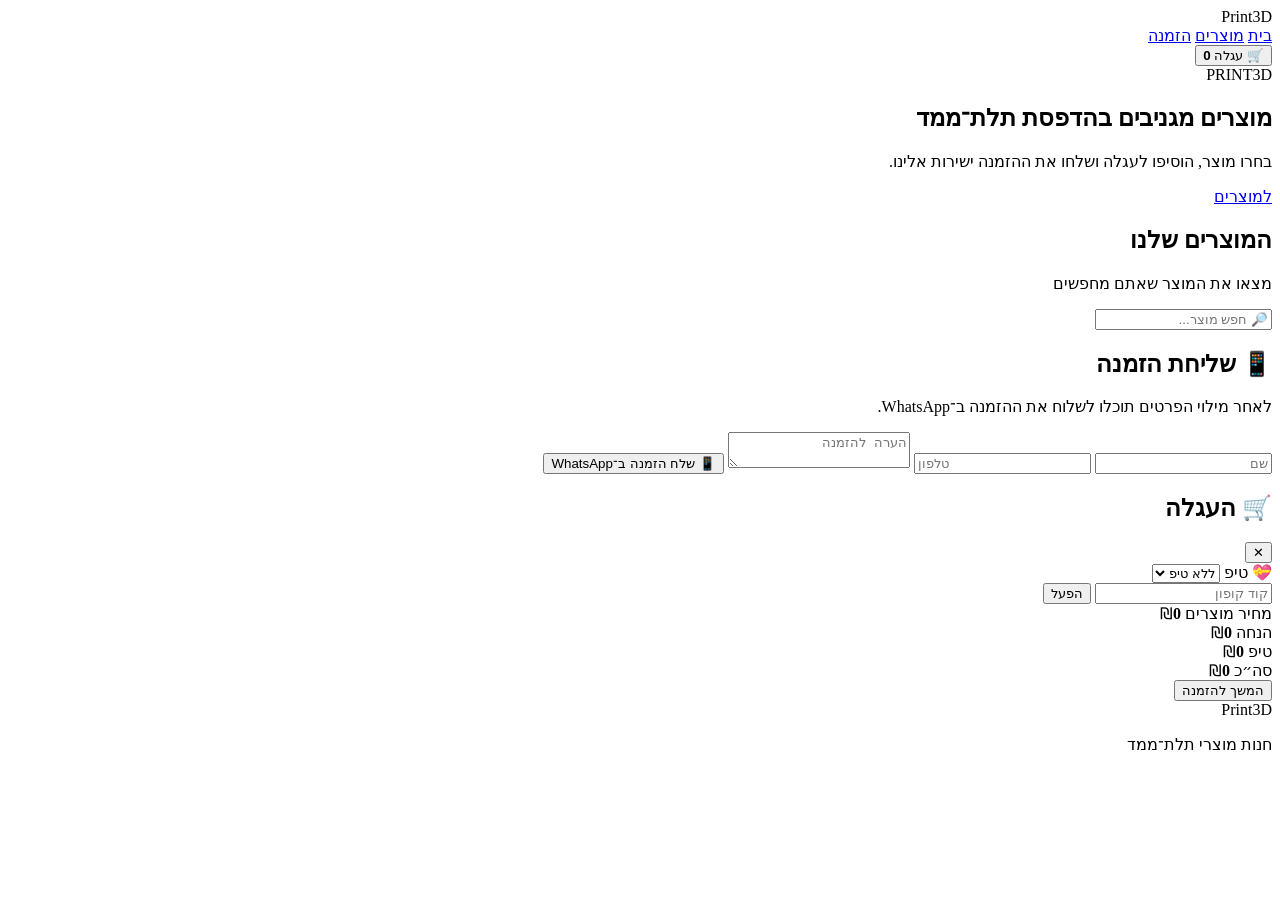
==== commit 76da8017: "Update print statement from 'Hello' to 'Goodbye'" ====
--- a/index.html
+++ b/index.html
@@ -4,9 +4,8 @@
     <meta charset="UTF-8">
     <meta name="viewport" content="width=device-width, initial-scale=1.0">
 
-    <title>Print3D | חנות תלת־ממד</title>
-
-    <link rel="icon" href="favicon.svg" type="image/svg+xml">
+    <title>Print3D</title>
+
     <link rel="stylesheet" href="style.css">
 </head>
 
@@ -18,17 +17,17 @@
     <nav>
         <a href="#home">בית</a>
         <a href="#products">מוצרים</a>
-        <a href="#contact">הזמנה</a>
+        <a href="#order">הזמנה</a>
     </nav>
 
-    <button id="openCartButton" class="cart-button">
-        🛒 עגלה <span id="cartCount">0</span>
+    <button id="cartButton" class="cart-button">
+        🛒 עגלה <b id="cartCount">0</b>
     </button>
 </header>
 
 
 <section id="home" class="hero">
-    <div class="hero-content">
+    <div>
         <div class="small-title">PRINT3D</div>
 
         <h1>
@@ -37,13 +36,12 @@
         </h1>
 
         <p>
-            פידג'טים, מחזיקי מפתחות,
-            מעמדים לטלפון ומוצרים לחדר.
+            בחרו מוצר, הוסיפו לעגלה ושלחו את ההזמנה ישירות אלינו.
         </p>
 
-        <button id="shopButton" class="hero-button">
-            🛍️ לכל המוצרים
-        </button>
+        <a href="#products" class="hero-button">
+            למוצרים
+        </a>
     </div>
 </section>
 
@@ -53,7 +51,7 @@
     <h2>המוצרים שלנו</h2>
 
     <p class="section-description">
-        בחרו מוצר והוסיפו אותו לעגלה
+        מצאו את המוצר שאתם מחפשים
     </p>
 
     <div class="controls">
@@ -64,920 +62,127 @@
             placeholder="🔎 חפש מוצר..."
         >
 
-        <div class="categories">
-
-            <button class="category active" data-category="all">
-                הכל
-            </button>
-
-            <button class="category" data-category="fidget">
-                🌀 פידג'טים
-            </button>
-
-            <button class="category" data-category="keychain">
-                🔑 מחזיקי מפתחות
-            </button>
-
-            <button class="category" data-category="phone">
-                📱 מעמדים
-            </button>
-
-            <button class="category" data-category="room">
-                🏠 לחדר
-            </button>
-
-        </div>
-    </div>
-
-
-    <!-- =========================
-         50 PRODUCTS
-    ========================== -->
-
-    <div id="productsGrid" class="products-grid">
-
-        <!-- 1 -->
-        <article class="product" data-category="fidget" data-name="Twist Fidget">
-            <a href="product.html?id=1" class="product-link">
-                <div class="product-image">
-                    <img src="images/1.jpg" alt="Twist Fidget">
-                </div>
-            </a>
-            <div class="product-info">
-                <h3>Twist Fidget</h3>
-                <p>פידג'ט להעסקת הידיים.</p>
-                <div class="product-price">₪25</div>
-                <button class="add-button" data-id="1">🛒 הוסף לעגלה</button>
-            </div>
-        </article>
-
-        <!-- 2 -->
-        <article class="product" data-category="fidget" data-name="Infinity Cube">
-            <a href="product.html?id=2" class="product-link">
-                <div class="product-image">
-                    <img src="images/2.jpg" alt="Infinity Cube">
-                </div>
-            </a>
-            <div class="product-info">
-                <h3>Infinity Cube</h3>
-                <p>קוביית פידג'ט מתקפלת.</p>
-                <div class="product-price">₪30</div>
-                <button class="add-button" data-id="2">🛒 הוסף לעגלה</button>
-            </div>
-        </article>
-
-        <!-- 3 -->
-        <article class="product" data-category="fidget" data-name="Fidget Ring">
-            <a href="product.html?id=3" class="product-link">
-                <div class="product-image">
-                    <img src="images/3.jpg" alt="Fidget Ring">
-                </div>
-            </a>
-            <div class="product-info">
-                <h3>Fidget Ring</h3>
-                <p>טבעת פידג'ט מסתובבת.</p>
-                <div class="product-price">₪20</div>
-                <button class="add-button" data-id="3">🛒 הוסף לעגלה</button>
-            </div>
-        </article>
-
-        <!-- 4 -->
-        <article class="product" data-category="fidget" data-name="Fidget Ball">
-            <a href="product.html?id=4" class="product-link">
-                <div class="product-image">
-                    <img src="images/4.jpg" alt="Fidget Ball">
-                </div>
-            </a>
-            <div class="product-info">
-                <h3>Fidget Ball</h3>
-                <p>פידג'ט כדורי קטן.</p>
-                <div class="product-price">₪30</div>
-                <button class="add-button" data-id="4">🛒 הוסף לעגלה</button>
-            </div>
-        </article>
-
-        <!-- 5 -->
-        <article class="product" data-category="fidget" data-name="Helix Fidget">
-            <a href="product.html?id=5" class="product-link">
-                <div class="product-image">
-                    <img src="images/5.jpg" alt="Helix Fidget">
-                </div>
-            </a>
-            <div class="product-info">
-                <h3>Helix Fidget</h3>
-                <p>עיצוב סלילי מיוחד.</p>
-                <div class="product-price">₪35</div>
-                <button class="add-button" data-id="5">🛒 הוסף לעגלה</button>
-            </div>
-        </article>
-
-        <!-- 6 -->
-        <article class="product" data-category="fidget" data-name="Vortex Fidget">
-            <a href="product.html?id=6" class="product-link">
-                <div class="product-image">
-                    <img src="images/6.jpg" alt="Vortex Fidget">
-                </div>
-            </a>
-            <div class="product-info">
-                <h3>Vortex Fidget</h3>
-                <p>פידג'ט מסתובב.</p>
-                <div class="product-price">₪35</div>
-                <button class="add-button" data-id="6">🛒 הוסף לעגלה</button>
-            </div>
-        </article>
-
-        <!-- 7 -->
-        <article class="product" data-category="fidget" data-name="Triple Helix">
-            <a href="product.html?id=7" class="product-link">
-                <div class="product-image">
-                    <img src="images/7.jpg" alt="Triple Helix">
-                </div>
-            </a>
-            <div class="product-info">
-                <h3>Triple Helix</h3>
-                <p>פידג'ט תלת־סלילי.</p>
-                <div class="product-price">₪40</div>
-                <button class="add-button" data-id="7">🛒 הוסף לעגלה</button>
-            </div>
-        </article>
-
-        <!-- 8 -->
-        <article class="product" data-category="fidget" data-name="Spinning Fidget">
-            <a href="product.html?id=8" class="product-link">
-                <div class="product-image">
-                    <img src="images/8.jpg" alt="Spinning Fidget">
-                </div>
-            </a>
-            <div class="product-info">
-                <h3>Spinning Fidget</h3>
-                <p>פידג'ט מסתובב קטן.</p>
-                <div class="product-price">₪30</div>
-                <button class="add-button" data-id="8">🛒 הוסף לעגלה</button>
-            </div>
-        </article>
-
-        <!-- 9 -->
-        <article class="product" data-category="fidget" data-name="Impossible Sphere">
-            <a href="product.html?id=9" class="product-link">
-                <div class="product-image">
-                    <img src="images/9.jpg" alt="Impossible Sphere">
-                </div>
-            </a>
-            <div class="product-info">
-                <h3>Impossible Sphere</h3>
-                <p>כדור תלת־ממדי מיוחד.</p>
-                <div class="product-price">₪40</div>
-                <button class="add-button" data-id="9">🛒 הוסף לעגלה</button>
-            </div>
-        </article>
-
-        <!-- 10 -->
-        <article class="product" data-category="fidget" data-name="Fidget Cube">
-            <a href="product.html?id=10" class="product-link">
-                <div class="product-image">
-                    <img src="images/10.jpg" alt="Fidget Cube">
-                </div>
-            </a>
-            <div class="product-info">
-                <h3>Fidget Cube</h3>
-                <p>קוביית פידג'ט.</p>
-                <div class="product-price">₪30</div>
-                <button class="add-button" data-id="10">🛒 הוסף לעגלה</button>
-            </div>
-        </article>
-
-        <!-- 11 -->
-        <article class="product" data-category="keychain" data-name="Dragon Keychain">
-            <a href="product.html?id=11" class="product-link">
-                <div class="product-image">
-                    <img src="images/11.jpg" alt="Dragon Keychain">
-                </div>
-            </a>
-            <div class="product-info">
-                <h3>Dragon Keychain</h3>
-                <p>דרקון קטן למפתחות.</p>
-                <div class="product-price">₪25</div>
-                <button class="add-button" data-id="11">🛒 הוסף לעגלה</button>
-            </div>
-        </article>
-
-        <!-- 12 -->
-        <article class="product" data-category="keychain" data-name="Octopus Keychain">
-            <a href="product.html?id=12" class="product-link">
-                <div class="product-image">
-                    <img src="images/12.jpg" alt="Octopus Keychain">
-                </div>
-            </a>
-            <div class="product-info">
-                <h3>Octopus Keychain</h3>
-                <p>מחזיק מפתחות תמנון.</p>
-                <div class="product-price">₪20</div>
-                <button class="add-button" data-id="12">🛒 הוסף לעגלה</button>
-            </div>
-        </article>
-
-        <!-- 13 -->
-        <article class="product" data-category="keychain" data-name="Heart Keychain">
-            <a href="product.html?id=13" class="product-link">
-                <div class="product-image">
-                    <img src="images/13.jpg" alt="Heart Keychain">
-                </div>
-            </a>
-            <div class="product-info">
-                <h3>Heart Keychain</h3>
-                <p>מחזיק מפתחות לב.</p>
-                <div class="product-price">₪15</div>
-                <button class="add-button" data-id="13">🛒 הוסף לעגלה</button>
-            </div>
-        </article>
-
-        <!-- 14 -->
-        <article class="product" data-category="keychain" data-name="Crystal Keychain">
-            <a href="product.html?id=14" class="product-link">
-                <div class="product-image">
-                    <img src="images/14.jpg" alt="Crystal Keychain">
-                </div>
-            </a>
-            <div class="product-info">
-                <h3>Crystal Keychain</h3>
-                <p>מחזיק מפתחות קריסטל.</p>
-                <div class="product-price">₪20</div>
-                <button class="add-button" data-id="14">🛒 הוסף לעגלה</button>
-            </div>
-        </article>
-
-        <!-- 15 -->
-        <article class="product" data-category="keychain" data-name="T-Rex Keychain">
-            <a href="product.html?id=15" class="product-link">
-                <div class="product-image">
-                    <img src="images/15.jpg" alt="T-Rex Keychain">
-                </div>
-            </a>
-            <div class="product-info">
-                <h3>T-Rex Keychain</h3>
-                <p>דינוזאור קטן למפתחות.</p>
-                <div class="product-price">₪25</div>
-                <button class="add-button" data-id="15">🛒 הוסף לעגלה</button>
-            </div>
-        </article>
-
-        <!-- 16 -->
-        <article class="product" data-category="keychain" data-name="Dinosaur Keychain">
-            <a href="product.html?id=16" class="product-link">
-                <div class="product-image">
-                    <img src="images/16.jpg" alt="Dinosaur Keychain">
-                </div>
-            </a>
-            <div class="product-info">
-                <h3>Dinosaur Keychain</h3>
-                <p>מחזיק מפתחות דינוזאור.</p>
-                <div class="product-price">₪25</div>
-                <button class="add-button" data-id="16">🛒 הוסף לעגלה</button>
-            </div>
-        </article>
-
-        <!-- 17 -->
-        <article class="product" data-category="keychain" data-name="Cat Keychain">
-            <a href="product.html?id=17" class="product-link">
-                <div class="product-image">
-                    <img src="images/17.jpg" alt="Cat Keychain">
-                </div>
-            </a>
-            <div class="product-info">
-                <h3>Cat Keychain</h3>
-                <p>מחזיק מפתחות חתול.</p>
-                <div class="product-price">₪20</div>
-                <button class="add-button" data-id="17">🛒 הוסף לעגלה</button>
-            </div>
-        </article>
-
-        <!-- 18 -->
-        <article class="product" data-category="keychain" data-name="Dog Keychain">
-            <a href="product.html?id=18" class="product-link">
-                <div class="product-image">
-                    <img src="images/18.jpg" alt="Dog Keychain">
-                </div>
-            </a>
-            <div class="product-info">
-                <h3>Dog Keychain</h3>
-                <p>מחזיק מפתחות כלב.</p>
-                <div class="product-price">₪20</div>
-                <button class="add-button" data-id="18">🛒 הוסף לעגלה</button>
-            </div>
-        </article>
-
-        <!-- 19 -->
-        <article class="product" data-category="keychain" data-name="Game Controller Keychain">
-            <a href="product.html?id=19" class="product-link">
-                <div class="product-image">
-                    <img src="images/19.jpg" alt="Game Controller Keychain">
-                </div>
-            </a>
-            <div class="product-info">
-                <h3>Game Controller Keychain</h3>
-                <p>מחזיק מפתחות גיימינג.</p>
-                <div class="product-price">₪25</div>
-                <button class="add-button" data-id="19">🛒 הוסף לעגלה</button>
-            </div>
-        </article>
-
-        <!-- 20 -->
-        <article class="product" data-category="keychain" data-name="Rocket Keychain">
-            <a href="product.html?id=20" class="product-link">
-                <div class="product-image">
-                    <img src="images/20.jpg" alt="Rocket Keychain">
-                </div>
-            </a>
-            <div class="product-info">
-                <h3>Rocket Keychain</h3>
-                <p>מחזיק מפתחות רקטה.</p>
-                <div class="product-price">₪20</div>
-                <button class="add-button" data-id="20">🛒 הוסף לעגלה</button>
-            </div>
-        </article>
-
-        <!-- 21 -->
-        <article class="product" data-category="phone" data-name="Phone Stand">
-            <a href="product.html?id=21" class="product-link">
-                <div class="product-image">
-                    <img src="images/21.jpg" alt="Phone Stand">
-                </div>
-            </a>
-            <div class="product-info">
-                <h3>Phone Stand</h3>
-                <p>מעמד לטלפון.</p>
-                <div class="product-price">₪35</div>
-                <button class="add-button" data-id="21">🛒 הוסף לעגלה</button>
-            </div>
-        </article>
-
-        <!-- 22 -->
-        <article class="product" data-category="phone" data-name="Foldable Phone Stand">
-            <a href="product.html?id=22" class="product-link">
-                <div class="product-image">
-                    <img src="images/22.jpg" alt="Foldable Phone Stand">
-                </div>
-            </a>
-            <div class="product-info">
-                <h3>Foldable Phone Stand</h3>
-                <p>מעמד טלפון מתקפל.</p>
-                <div class="product-price">₪35</div>
-                <button class="add-button" data-id="22">🛒 הוסף לעגלה</button>
-            </div>
-        </article>
-
-        <!-- 23 -->
-        <article class="product" data-category="phone" data-name="Desk Phone Stand">
-            <a href="product.html?id=23" class="product-link">
-                <div class="product-image">
-                    <img src="images/23.jpg" alt="Desk Phone Stand">
-                </div>
-            </a>
-            <div class="product-info">
-                <h3>Desk Phone Stand</h3>
-                <p>מעמד שולחני.</p>
-                <div class="product-price">₪30</div>
-                <button class="add-button" data-id="23">🛒 הוסף לעגלה</button>
-            </div>
-        </article>
-
-        <!-- 24 -->
-        <article class="product" data-category="phone" data-name="Tablet Stand">
-            <a href="product.html?id=24" class="product-link">
-                <div class="product-image">
-                    <img src="images/24.jpg" alt="Tablet Stand">
-                </div>
-            </a>
-            <div class="product-info">
-                <h3>Tablet Stand</h3>
-                <p>מעמד לטאבלט.</p>
-                <div class="product-price">₪50</div>
-                <button class="add-button" data-id="24">🛒 הוסף לעגלה</button>
-            </div>
-        </article>
-
-        <!-- 25 -->
-        <article class="product" data-category="phone" data-name="Phone Riser">
-            <a href="product.html?id=25" class="product-link">
-                <div class="product-image">
-                    <img src="images/25.jpg" alt="Phone Riser">
-                </div>
-            </a>
-            <div class="product-info">
-                <h3>Phone Riser</h3>
-                <p>מעמד מוגבה לטלפון.</p>
-                <div class="product-price">₪35</div>
-                <button class="add-button" data-id="25">🛒 הוסף לעגלה</button>
-            </div>
-        </article>
-
-        <!-- 26 -->
-        <article class="product" data-category="phone" data-name="Vertical Phone Stand">
-            <a href="product.html?id=26" class="product-link">
-                <div class="product-image">
-                    <img src="images/26.jpg" alt="Vertical Phone Stand">
-                </div>
-            </a>
-            <div class="product-info">
-                <h3>Vertical Phone Stand</h3>
-                <p>מעמד אנכי לטלפון.</p>
-                <div class="product-price">₪40</div>
-                <button class="add-button" data-id="26">🛒 הוסף לעגלה</button>
-            </div>
-        </article>
-
-        <!-- 27 -->
-        <article class="product" data-category="phone" data-name="Gaming Phone Stand">
-            <a href="product.html?id=27" class="product-link">
-                <div class="product-image">
-                    <img src="images/27.jpg" alt="Gaming Phone Stand">
-                </div>
-            </a>
-            <div class="product-info">
-                <h3>Gaming Phone Stand</h3>
-                <p>מעמד טלפון לגיימינג.</p>
-                <div class="product-price">₪45</div>
-                <button class="add-button" data-id="27">🛒 הוסף לעגלה</button>
-            </div>
-        </article>
-
-        <!-- 28 -->
-        <article class="product" data-category="phone" data-name="Minimal Phone Stand">
-            <a href="product.html?id=28" class="product-link">
-                <div class="product-image">
-                    <img src="images/28.jpg" alt="Minimal Phone Stand">
-                </div>
-            </a>
-            <div class="product-info">
-                <h3>Minimal Phone Stand</h3>
-                <p>מעמד מינימליסטי.</p>
-                <div class="product-price">₪30</div>
-                <button class="add-button" data-id="28">🛒 הוסף לעגלה</button>
-            </div>
-        </article>
-
-        <!-- 29 -->
-        <article class="product" data-category="phone" data-name="Phone Dock">
-            <a href="product.html?id=29" class="product-link">
-                <div class="product-image">
-                    <img src="images/29.jpg" alt="Phone Dock">
-                </div>
-            </a>
-            <div class="product-info">
-                <h3>Phone Dock</h3>
-                <p>תחנת עגינה לטלפון.</p>
-                <div class="product-price">₪40</div>
-                <button class="add-button" data-id="29">🛒 הוסף לעגלה</button>
-            </div>
-        </article>
-
-        <!-- 30 -->
-        <article class="product" data-category="phone" data-name="Phone Charging Stand">
-            <a href="product.html?id=30" class="product-link">
-                <div class="product-image">
-                    <img src="images/30.jpg" alt="Phone Charging Stand">
-                </div>
-            </a>
-            <div class="product-info">
-                <h3>Phone Charging Stand</h3>
-                <p>מעמד עם מקום לטעינה.</p>
-                <div class="product-price">₪45</div>
-                <button class="add-button" data-id="30">🛒 הוסף לעגלה</button>
-            </div>
-        </article>
-
-        <!-- 31 -->
-        <article class="product" data-category="room" data-name="Desk Organizer">
-            <a href="product.html?id=31" class="product-link">
-                <div class="product-image">
-                    <img src="images/31.jpg" alt="Desk Organizer">
-                </div>
-            </a>
-            <div class="product-info">
-                <h3>Desk Organizer</h3>
-                <p>ארגונית לשולחן.</p>
-                <div class="product-price">₪45</div>
-                <button class="add-button" data-id="31">🛒 הוסף לעגלה</button>
-            </div>
-        </article>
-
-        <!-- 32 -->
-        <article class="product" data-category="room" data-name="Cable Organizer">
-            <a href="product.html?id=32" class="product-link">
-                <div class="product-image">
-                    <img src="images/32.jpg" alt="Cable Organizer">
-                </div>
-            </a>
-            <div class="product-info">
-                <h3>Cable Organizer</h3>
-                <p>ארגונית לכבלים.</p>
-                <div class="product-price">₪20</div>
-                <button class="add-button" data-id="32">🛒 הוסף לעגלה</button>
-            </div>
-        </article>
-
-        <!-- 33 -->
-        <article class="product" data-category="room" data-name="Cable Clips">
-            <a href="product.html?id=33" class="product-link">
-                <div class="product-image">
-                    <img src="images/33.jpg" alt="Cable Clips">
-                </div>
-            </a>
-            <div class="product-info">
-                <h3>Cable Clips</h3>
-                <p>קליפסים לכבלים.</p>
-                <div class="product-price">₪15</div>
-                <button class="add-button" data-id="33">🛒 הוסף לעגלה</button>
-            </div>
-        </article>
-
-        <!-- 34 -->
-        <article class="product" data-category="room" data-name="Pencil Organizer">
-            <a href="product.html?id=34" class="product-link">
-                <div class="product-image">
-                    <img src="images/34.jpg" alt="Pencil Organizer">
-                </div>
-            </a>
-            <div class="product-info">
-                <h3>Pencil Organizer</h3>
-                <p>מחזיק עטים.</p>
-                <div class="product-price">₪30</div>
-                <button class="add-button" data-id="34">🛒 הוסף לעגלה</button>
-            </div>
-        </article>
-
-        <!-- 35 -->
-        <article class="product" data-category="room" data-name="Desk Tray">
-            <a href="product.html?id=35" class="product-link">
-                <div class="product-image">
-                    <img src="images/35.jpg" alt="Desk Tray">
-                </div>
-            </a>
-            <div class="product-info">
-                <h3>Desk Tray</h3>
-                <p>מגש קטן לשולחן.</p>
-                <div class="product-price">₪40</div>
-                <button class="add-button" data-id="35">🛒 הוסף לעגלה</button>
-            </div>
-        </article>
-
-        <!-- 36 -->
-        <article class="product" data-category="room" data-name="Monitor Stand">
-            <a href="product.html?id=36" class="product-link">
-                <div class="product-image">
-                    <img src="images/36.jpg" alt="Monitor Stand">
-                </div>
-            </a>
-            <div class="product-info">
-                <h3>Monitor Stand</h3>
-                <p>מעמד למסך.</p>
-                <div class="product-price">₪65</div>
-                <button class="add-button" data-id="36">🛒 הוסף לעגלה</button>
-            </div>
-        </article>
-
-        <!-- 37 -->
-        <article class="product" data-category="room" data-name="Headphone Stand">
-            <a href="product.html?id=37" class="product-link">
-                <div class="product-image">
-                    <img src="images/37.jpg" alt="Headphone Stand">
-                </div>
-            </a>
-            <div class="product-info">
-                <h3>Headphone Stand</h3>
-                <p>מעמד לאוזניות.</p>
-                <div class="product-price">₪50</div>
-                <button class="add-button" data-id="37">🛒 הוסף לעגלה</button>
-            </div>
-        </article>
-
-        <!-- 38 -->
-        <article class="product" data-category="room" data-name="Under Desk Drawer">
-            <a href="product.html?id=38" class="product-link">
-                <div class="product-image">
-                    <img src="images/38.jpg" alt="Under Desk Drawer">
-                </div>
-            </a>
-            <div class="product-info">
-                <h3>Under Desk Drawer</h3>
-                <p>מגירה מתחת לשולחן.</p>
-                <div class="product-price">₪55</div>
-                <button class="add-button" data-id="38">🛒 הוסף לעגלה</button>
-            </div>
-        </article>
-
-        <!-- 39 -->
-        <article class="product" data-category="room" data-name="Wall Organizer">
-            <a href="product.html?id=39" class="product-link">
-                <div class="product-image">
-                    <img src="images/39.jpg" alt="Wall Organizer">
-                </div>
-            </a>
-            <div class="product-info">
-                <h3>Wall Organizer</h3>
-                <p>ארגונית לתלייה.</p>
-                <div class="product-price">₪45</div>
-                <button class="add-button" data-id="39">🛒 הוסף לעגלה</button>
-            </div>
-        </article>
-
-        <!-- 40 -->
-        <article class="product" data-category="room" data-name="Hexagon Organizer">
-            <a href="product.html?id=40" class="product-link">
-                <div class="product-image">
-                    <img src="images/40.jpg" alt="Hexagon Organizer">
-                </div>
-            </a>
-            <div class="product-info">
-                <h3>Hexagon Organizer</h3>
-                <p>ארגונית משושה.</p>
-                <div class="product-price">₪35</div>
-                <button class="add-button" data-id="40">🛒 הוסף לעגלה</button>
-            </div>
-        </article>
-
-        <!-- 41 -->
-        <article class="product" data-category="room" data-name="Mini Trash Can">
-            <a href="product.html?id=41" class="product-link">
-                <div class="product-image">
-                    <img src="images/41.jpg" alt="Mini Trash Can">
-                </div>
-            </a>
-            <div class="product-info">
-                <h3>Mini Trash Can</h3>
-                <p>פח קטן לשולחן.</p>
-                <div class="product-price">₪30</div>
-                <button class="add-button" data-id="41">🛒 הוסף לעגלה</button>
-            </div>
-        </article>
-
-        <!-- 42 -->
-        <article class="product" data-category="room" data-name="Mini Plant Pot">
-            <a href="product.html?id=42" class="product-link">
-                <div class="product-image">
-                    <img src="images/42.jpg" alt="Mini Plant Pot">
-                </div>
-            </a>
-            <div class="product-info">
-                <h3>Mini Plant Pot</h3>
-                <p>עציץ קטן.</p>
-                <div class="product-price">₪25</div>
-                <button class="add-button" data-id="42">🛒 הוסף לעגלה</button>
-            </div>
-        </article>
-
-        <!-- 43 -->
-        <article class="product" data-category="room" data-name="Desk Lamp Stand">
-            <a href="product.html?id=43" class="product-link">
-                <div class="product-image">
-                    <img src="images/43.jpg" alt="Desk Lamp Stand">
-                </div>
-            </a>
-            <div class="product-info">
-                <h3>Desk Lamp Stand</h3>
-                <p>מעמד דקורטיבי למנורה.</p>
-                <div class="product-price">₪40</div>
-                <button class="add-button" data-id="43">🛒 הוסף לעגלה</button>
-            </div>
-        </article>
-
-        <!-- 44 -->
-        <article class="product" data-category="room" data-name="Controller Stand">
-            <a href="product.html?id=44" class="product-link">
-                <div class="product-image">
-                    <img src="images/44.jpg" alt="Controller Stand">
-                </div>
-            </a>
-            <div class="product-info">
-                <h3>Controller Stand</h3>
-                <p>מעמד לבקר משחק.</p>
-                <div class="product-price">₪45</div>
-                <button class="add-button" data-id="44">🛒 הוסף לעגלה</button>
-            </div>
-        </article>
-
-        <!-- 45 -->
-        <article class="product" data-category="room" data-name="Game Controller Holder">
-            <a href="product.html?id=45" class="product-link">
-                <div class="product-image">
-                    <img src="images/45.jpg" alt="Game Controller Holder">
-                </div>
-            </a>
-            <div class="product-info">
-                <h3>Game Controller Holder</h3>
-                <p>מחזיק לבקר משחק.</p>
-                <div class="product-price">₪50</div>
-                <button class="add-button" data-id="45">🛒 הוסף לעגלה</button>
-            </div>
-        </article>
-
-        <!-- 46 -->
-        <article class="product" data-category="room" data-name="Wall Hook">
-            <a href="product.html?id=46" class="product-link">
-                <div class="product-image">
-                    <img src="images/46.jpg" alt="Wall Hook">
-                </div>
-            </a>
-            <div class="product-info">
-                <h3>Wall Hook</h3>
-                <p>וו לתלייה.</p>
-                <div class="product-price">₪20</div>
-                <button class="add-button" data-id="46">🛒 הוסף לעגלה</button>
-            </div>
-        </article>
-
-        <!-- 47 -->
-        <article class="product" data-category="room" data-name="Mini Storage Box">
-            <a href="product.html?id=47" class="product-link">
-                <div class="product-image">
-                    <img src="images/47.jpg" alt="Mini Storage Box">
-                </div>
-            </a>
-            <div class="product-info">
-                <h3>Mini Storage Box</h3>
-                <p>קופסת אחסון קטנה.</p>
-                <div class="product-price">₪35</div>
-                <button class="add-button" data-id="47">🛒 הוסף לעגלה</button>
-            </div>
-        </article>
-
-        <!-- 48 -->
-        <article class="product" data-category="room" data-name="Coin Tray">
-            <a href="product.html?id=48" class="product-link">
-                <div class="product-image">
-                    <img src="images/48.jpg" alt="Coin Tray">
-                </div>
-            </a>
-            <div class="product-info">
-                <h3>Coin Tray</h3>
-                <p>מגש קטן לחפצים.</p>
-                <div class="product-price">₪25</div>
-                <button class="add-button" data-id="48">🛒 הוסף לעגלה</button>
-            </div>
-        </article>
-
-        <!-- 49 -->
-        <article class="product" data-category="room" data-name="Desk Pen Holder">
-            <a href="product.html?id=49" class="product-link">
-                <div class="product-image">
-                    <img src="images/49.jpg" alt="Desk Pen Holder">
-                </div>
-            </a>
-            <div class="product-info">
-                <h3>Desk Pen Holder</h3>
-                <p>מחזיק עטים לשולחן.</p>
-                <div class="product-price">₪30</div>
-                <button class="add-button" data-id="49">🛒 הוסף לעגלה</button>
-            </div>
-        </article>
-
-        <!-- 50 -->
-        <article class="product" data-category="room" data-name="Spinning Organizer">
-            <a href="product.html?id=50" class="product-link">
-                <div class="product-image">
-                    <img src="images/50.jpg" alt="Spinning Organizer">
-                </div>
-            </a>
-            <div class="product-info">
-                <h3>Spinning Organizer</h3>
-                <p>ארגונית מסתובבת לשולחן.</p>
-                <div class="product-price">₪45</div>
-                <button class="add-button" data-id="50">🛒 הוסף לעגלה</button>
-            </div>
-        </article>
-
-    </div>
+        <div id="categories" class="categories"></div>
+
+    </div>
+
+    <div id="productsGrid" class="products-grid"></div>
 
 </section>
 
 
-<section id="contact" class="contact-section">
-
-    <div class="contact-box">
-
-        <h2>📦 שליחת הזמנה</h2>
+<section id="order" class="order-section">
+
+    <div class="order-box">
+
+        <h2>📱 שליחת הזמנה</h2>
 
         <p>
-            מלאו את הפרטים וההזמנה תיפתח ב־WhatsApp.
+            לאחר מילוי הפרטים תוכלו לשלוח את ההזמנה ב־WhatsApp.
         </p>
 
-        <form id="orderForm">
-
-            <input
-                type="text"
-                id="customerName"
-                placeholder="שם מלא"
-                required
-            >
-
-            <input
-                type="tel"
-                id="customerPhone"
-                placeholder="מספר טלפון"
-                required
-            >
-
-            <textarea
-                id="customerMessage"
-                placeholder="פרטי ההזמנה"
-                required
-            ></textarea>
-
-            <button type="submit">
-                📱 שליחת הזמנה ב־WhatsApp
-            </button>
-
-        </form>
+        <input
+            id="customerName"
+            type="text"
+            placeholder="שם"
+        >
+
+        <input
+            id="customerPhone"
+            type="tel"
+            placeholder="טלפון"
+        >
+
+        <textarea
+            id="customerMessage"
+            placeholder="הערה להזמנה"
+        ></textarea>
+
+        <button id="sendOrderButton" class="whatsapp-button">
+            📱 שלח הזמנה ב־WhatsApp
+        </button>
 
     </div>
 
 </section>
 
 
-<div id="cartOverlay"></div>
-
+<div id="overlay"></div>
 
 <aside id="cart">
 
     <div class="cart-header">
 
-        <h2>🛒 העגלה שלי</h2>
-
-        <button id="closeCartButton">✕</button>
-
-    </div>
-
-    <div id="cartItems"></div>
+        <h2>🛒 העגלה</h2>
+
+        <button id="closeCart">✕</button>
+
+    </div>
+
+    <div id="cartItems" class="cart-items"></div>
 
     <div class="cart-bottom">
 
-        <div class="tip-cart">
-            <label for="cartTip">💝 טיפ</label>
-
-            <select id="cartTip">
+        <div class="tip-row">
+
+            <span>💝 טיפ</span>
+
+            <select id="tipSelect">
                 <option value="0">ללא טיפ</option>
                 <option value="5">5%</option>
                 <option value="10">10%</option>
                 <option value="15">15%</option>
                 <option value="20">20%</option>
             </select>
+
         </div>
 
 
-        <div class="coupon-box">
-
-            <label for="couponInput">
-                🎟️ קוד קופון
-            </label>
-
-            <div class="coupon-row">
-
-                <input
-                    id="couponInput"
-                    type="text"
-                    maxlength="10"
-                    inputmode="numeric"
-                    placeholder="הזן קוד"
-                >
-
-                <button id="couponButton">
-                    הפעל
-                </button>
-
-            </div>
-
-            <div id="couponMessage"></div>
+        <div class="coupon">
+
+            <input
+                id="couponInput"
+                type="text"
+                inputmode="numeric"
+                maxlength="10"
+                placeholder="קוד קופון"
+            >
+
+            <button id="couponButton">
+                הפעל
+            </button>
 
         </div>
 
-
-        <div class="cart-summary">
+        <div id="couponMessage"></div>
+
+
+        <div class="summary">
 
             <div>
-                <span>מוצרים:</span>
-                <span>₪<span id="productsTotal">0</span></span>
+                <span>מחיר מוצרים</span>
+                <span>₪<b id="subtotal">0</b></span>
             </div>
 
             <div>
-                <span>הנחה:</span>
-                <span>-₪<span id="couponDiscount">0</span></span>
+                <span>הנחה</span>
+                <span>₪<b id="discount">0</b></span>
             </div>
 
             <div>
-                <span>טיפ:</span>
-                <span>₪<span id="tipTotal">0</span></span>
-            </div>
-
-            <div class="final-total">
-                <strong>סה״כ:</strong>
-                <strong>₪<span id="cartTotal">0</span></strong>
+                <span>טיפ</span>
+                <span>₪<b id="tipAmount">0</b></span>
+            </div>
+
+            <div class="total">
+                <span>סה״כ</span>
+                <span>₪<b id="total">0</b></span>
             </div>
 
         </div>
 
-
         <button id="checkoutButton" class="checkout-button">
-            📱 המשך להזמנה
+            המשך להזמנה
         </button>
 
     </div>
--- a/style.css
+++ b/style.css
@@ -1,787 +1,28 @@
-* {
-    box-sizing: border-box;
-    margin: 0;
-    padding: 0;
+/* החלף את כל style.css בקוד הזה */
+
+.product-page-image {
+    width: 65% !important;
+    max-width: 380px !important;
+    aspect-ratio: 1 / 1;
+    margin: 0 auto;
+    background: #f0f0f0;
+    border-radius: 20px;
+    overflow: hidden;
+    display: flex;
+    align-items: center;
+    justify-content: center;
 }
 
-html {
-    scroll-behavior: smooth;
-}
-
-body {
-    font-family: Arial, sans-serif;
-    background: #f5f7fb;
-    color: #171717;
-    overflow-x: hidden;
-}
-
-
-/* HEADER */
-
-header {
-    width: 100%;
-    min-height: 70px;
-
-    background: white;
-
-    display: flex;
-    align-items: center;
-    justify-content: space-between;
-
-    padding: 12px 5%;
-
-    position: sticky;
-    top: 0;
-
-    z-index: 1000;
-
-    box-shadow: 0 2px 15px rgba(0,0,0,.08);
-}
-
-.logo {
-    font-size: 27px;
-    font-weight: 800;
-}
-
-.logo span {
-    color: #6366f1;
-}
-
-nav {
-    display: flex;
-    gap: 25px;
-}
-
-nav a {
-    color: #222;
-    text-decoration: none;
-    font-weight: bold;
-}
-
-nav a:hover {
-    color: #6366f1;
-}
-
-.cart-button {
-    border: none;
-
-    background: #6366f1;
-    color: white;
-
-    padding: 11px 16px;
-
-    border-radius: 12px;
-
-    cursor: pointer;
-
-    font-size: 15px;
-}
-
-#cartCount {
-    background: white;
-    color: #6366f1;
-
-    border-radius: 50%;
-
-    padding: 3px 7px;
-
-    margin-right: 5px;
-}
-
-
-/* HERO */
-
-.hero {
-    min-height: 500px;
-
-    display: flex;
-    align-items: center;
-
-    padding: 70px 8%;
-
-    background:
-        linear-gradient(
-            135deg,
-            #eef2ff,
-            #ffffff
-        );
-}
-
-.hero-content {
-    max-width: 750px;
-}
-
-.small-title {
-    color: #6366f1;
-
-    font-weight: bold;
-
-    letter-spacing: 2px;
-
-    margin-bottom: 15px;
-}
-
-.hero h1 {
-    font-size: clamp(40px, 7vw, 75px);
-
-    line-height: 1.05;
-
-    margin-bottom: 25px;
-}
-
-.hero h1 span {
-    color: #6366f1;
-}
-
-.hero p {
-    font-size: 20px;
-
-    line-height: 1.6;
-}
-
-.hero-button {
-    margin-top: 30px;
-
-    border: none;
-
-    background: #6366f1;
-    color: white;
-
-    padding: 15px 25px;
-
-    border-radius: 12px;
-
-    font-size: 17px;
-
-    cursor: pointer;
-}
-
-
-/* PRODUCTS */
-
-.products-section {
-    padding: 80px 5%;
-}
-
-.products-section h2 {
-    text-align: center;
-
-    font-size: 40px;
-}
-
-.section-description {
-    text-align: center;
-
-    color: #666;
-
-    margin: 10px 0 35px;
-}
-
-.controls {
-    max-width: 1100px;
-
-    margin: auto auto 40px;
-}
-
-#searchInput {
-    width: 100%;
-
-    padding: 16px 20px;
-
-    border: 1px solid #ddd;
-
-    border-radius: 14px;
-
-    font-size: 16px;
-
-    outline: none;
-}
-
-#searchInput:focus {
-    border-color: #6366f1;
-}
-
-
-/* CATEGORIES */
-
-.categories {
-    display: flex;
-
-    justify-content: center;
-
-    flex-wrap: wrap;
-
-    gap: 10px;
-
-    margin-top: 20px;
-}
-
-.category {
-    border: none;
-
-    background: white;
-
-    padding: 10px 18px;
-
-    border-radius: 20px;
-
-    cursor: pointer;
-}
-
-.category.active {
-    background: #6366f1;
-
-    color: white;
-}
-
-
-/* PRODUCTS GRID */
-
-.products-grid {
-    max-width: 1400px;
-
-    margin: auto;
-
-    display: grid;
-
-    grid-template-columns:
-        repeat(
-            auto-fill,
-            minmax(220px, 1fr)
-        );
-
-    gap: 22px;
-}
-
-
-/* PRODUCT */
-
-.product {
-    background: white;
-
-    border-radius: 18px;
-
-    overflow: hidden;
-
-    box-shadow:
-        0 5px 20px rgba(0,0,0,.07);
-
-    transition: .2s;
-}
-
-.product:hover {
-    transform: translateY(-5px);
-
-    box-shadow:
-        0 12px 30px rgba(0,0,0,.12);
-}
-
-.product-image {
-    width: 100%;
-
-    height: 240px;
-
-    background: #eeeeee;
-
-    overflow: hidden;
-}
-
-.product-image img {
-    width: 100%;
-    height: 100%;
-
-    object-fit: cover;
-
+.product-page-image img {
+    width: 100% !important;
+    height: 100% !important;
+    object-fit: contain !important;
     display: block;
 }
 
-.product-info {
-    padding: 18px;
-}
-
-.product-info h3 {
-    font-size: 18px;
-
-    margin-bottom: 8px;
-}
-
-.product-info p {
-    color: #777;
-
-    font-size: 14px;
-
-    margin-bottom: 15px;
-}
-
-.product-price {
-    font-size: 22px;
-
-    font-weight: bold;
-
-    margin-bottom: 14px;
-}
-
-.add-button {
-    width: 100%;
-
-    border: none;
-
-    background: #6366f1;
-    color: white;
-
-    padding: 13px;
-
-    border-radius: 10px;
-
-    cursor: pointer;
-
-    font-size: 15px;
-}
-
-
-/* CONTACT */
-
-.contact-section {
-    padding: 80px 20px;
-
-    background: #eef2ff;
-}
-
-.contact-box {
-    max-width: 600px;
-
-    margin: auto;
-
-    background: white;
-
-    padding: 35px;
-
-    border-radius: 20px;
-
-    box-shadow:
-        0 10px 30px rgba(0,0,0,.08);
-}
-
-.contact-box p {
-    color: #666;
-
-    margin-top: 10px;
-}
-
-#orderForm {
-    display: flex;
-
-    flex-direction: column;
-
-    gap: 13px;
-
-    margin-top: 25px;
-}
-
-#orderForm input,
-#orderForm textarea {
-    width: 100%;
-
-    padding: 14px;
-
-    border: 1px solid #ddd;
-
-    border-radius: 10px;
-
-    font-family: inherit;
-
-    font-size: 15px;
-}
-
-#orderForm textarea {
-    min-height: 130px;
-
-    resize: vertical;
-}
-
-#orderForm button {
-    border: none;
-
-    background: #25d366;
-
-    color: white;
-
-    padding: 15px;
-
-    border-radius: 10px;
-
-    cursor: pointer;
-
-    font-size: 16px;
-}
-
-
-/* CART */
-
-#cartOverlay {
-    position: fixed;
-
-    inset: 0;
-
-    background: rgba(0,0,0,.45);
-
-    opacity: 0;
-
-    pointer-events: none;
-
-    z-index: 1998;
-
-    transition: .25s;
-}
-
-#cartOverlay.show {
-    opacity: 1;
-
-    pointer-events: auto;
-}
-
-#cart {
-    position: fixed;
-
-    top: 0;
-
-    right: -450px;
-
-    width: 430px;
-
-    max-width: 100%;
-
-    height: 100dvh;
-
-    background: white;
-
-    z-index: 1999;
-
-    display: flex;
-
-    flex-direction: column;
-
-    transition: right .3s;
-}
-
-#cart.open {
-    right: 0;
-}
-
-.cart-header {
-    display: flex;
-
-    justify-content: space-between;
-
-    align-items: center;
-
-    padding: 18px;
-
-    border-bottom: 1px solid #eee;
-}
-
-.cart-header button {
-    border: none;
-
-    width: 35px;
-    height: 35px;
-
-    border-radius: 50%;
-
-    cursor: pointer;
-}
-
-#cartItems {
-    flex: 1;
-
-    overflow-y: auto;
-
-    padding: 15px;
-}
-
-.empty-cart {
-    text-align: center;
-
-    color: #777;
-
-    padding-top: 80px;
-}
-
-.cart-item {
-    display: flex;
-
-    align-items: center;
-
-    gap: 10px;
-
-    padding: 12px 0;
-
-    border-bottom: 1px solid #eee;
-}
-
-.cart-item-image {
-    width: 60px;
-    height: 60px;
-
-    object-fit: cover;
-
-    border-radius: 10px;
-}
-
-.cart-item-info {
-    flex: 1;
-}
-
-.remove-button {
-    border: none;
-
-    background: #fee2e2;
-
-    color: #dc2626;
-
-    width: 30px;
-    height: 30px;
-
-    border-radius: 8px;
-
-    cursor: pointer;
-}
-
-.cart-bottom {
-    padding: 15px;
-
-    border-top: 1px solid #eee;
-}
-
-.tip-cart {
-    display: flex;
-
-    justify-content: space-between;
-
-    align-items: center;
-
-    margin-bottom: 12px;
-}
-
-.tip-cart select {
-    padding: 8px;
-
-    border: 1px solid #ddd;
-
-    border-radius: 8px;
-}
-
-.coupon-box {
-    margin-bottom: 12px;
-}
-
-.coupon-box label {
-    display: block;
-
-    font-weight: bold;
-
-    margin-bottom: 7px;
-}
-
-.coupon-row {
-    display: flex;
-
-    gap: 7px;
-}
-
-.coupon-row input {
-    flex: 1;
-
-    min-width: 0;
-
-    padding: 10px;
-
-    border: 1px solid #ddd;
-
-    border-radius: 8px;
-}
-
-.coupon-row button {
-    border: none;
-
-    background: #6366f1;
-
-    color: white;
-
-    padding: 0 14px;
-
-    border-radius: 8px;
-
-    cursor: pointer;
-}
-
-#couponMessage {
-    font-size: 13px;
-
-    margin-top: 7px;
-}
-
-.cart-summary > div {
-    display: flex;
-
-    justify-content: space-between;
-
-    margin: 8px 0;
-}
-
-.final-total {
-    padding-top: 10px;
-
-    border-top: 1px solid #ddd;
-
-    font-size: 20px;
-}
-
-.checkout-button {
-    width: 100%;
-
-    border: none;
-
-    background: #25d366;
-
-    color: white;
-
-    padding: 15px;
-
-    border-radius: 10px;
-
-    font-size: 16px;
-
-    cursor: pointer;
-
-    margin-top: 10px;
-}
-
-
-/* FOOTER */
-
-footer {
-    background: #111827;
-
-    color: white;
-
-    text-align: center;
-
-    padding: 40px 20px;
-}
-
-
-/* MOBILE */
-
 @media (max-width: 700px) {
-
-    header {
-        padding: 10px 12px;
-    }
-
-    nav {
-        display: none;
-    }
-
-    .logo {
-        font-size: 22px;
-    }
-
-    .cart-button {
-        font-size: 13px;
-
-        padding: 9px 11px;
-    }
-
-    .hero {
-        min-height: 430px;
-
-        padding: 50px 22px;
-    }
-
-    .hero h1 {
-        font-size: 43px;
-    }
-
-    .hero p {
-        font-size: 17px;
-    }
-
-    .products-section {
-        padding: 55px 10px;
-    }
-
-    .products-section h2 {
-        font-size: 30px;
-    }
-
-    .categories {
-        justify-content: flex-start;
-
-        flex-wrap: nowrap;
-
-        overflow-x: auto;
-    }
-
-    .category {
-        flex-shrink: 0;
-    }
-
-    .products-grid {
-        grid-template-columns:
-            repeat(2, minmax(0, 1fr));
-
-        gap: 10px;
-    }
-
-    .product-image {
-        height: 170px;
-    }
-
-    .product-info {
-        padding: 11px;
-    }
-
-    .product-info h3 {
-        font-size: 15px;
-    }
-
-    .product-info p {
-        font-size: 12px;
-    }
-
-    .product-price {
-        font-size: 18px;
-    }
-
-    .add-button {
-        font-size: 12px;
-
-        padding: 10px 5px;
-    }
-
-    #cart {
-        width: 100%;
-
-        right: -100%;
-    }
-
-    #cart.open {
-        right: 0;
-    }
-
-    .contact-box {
-        padding: 22px;
+    .product-page-image {
+        width: 65% !important;
+        max-width: 280px !important;
     }
 }
-
-@media (max-width: 380px) {
-
-    .products-grid {
-        grid-template-columns: 1fr;
-    }
-
-    .product-image {
-        height: 250px;
-    }
-}
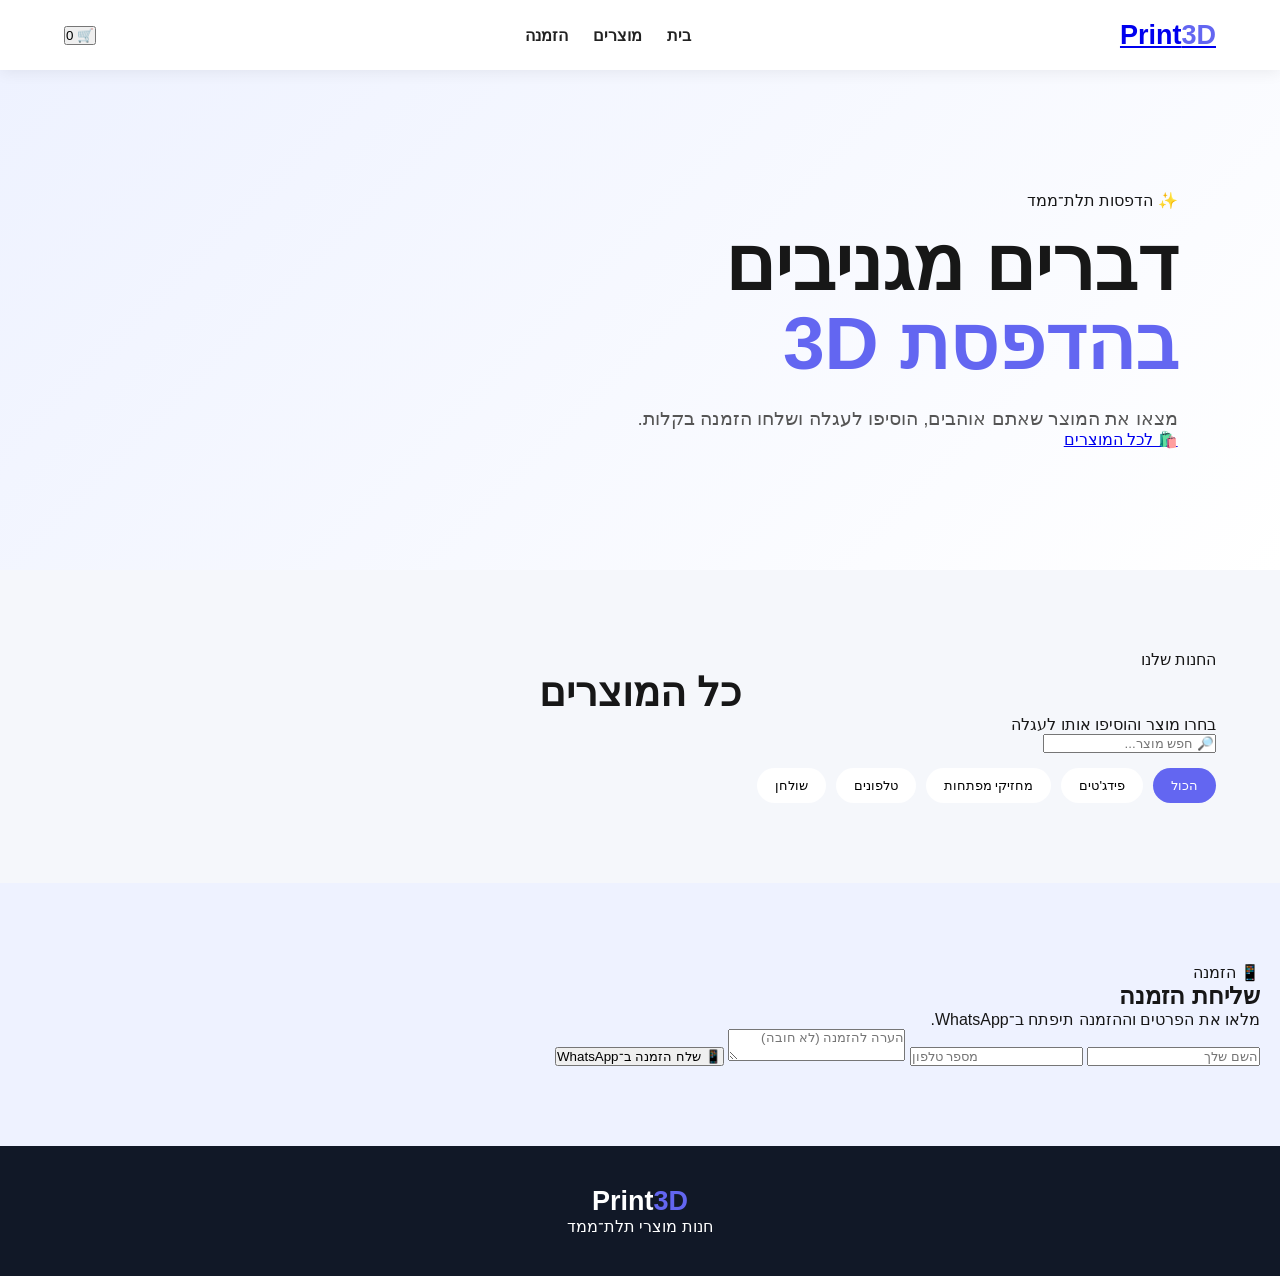
==== commit 723f6ae0: "Revise index.html for Print3D website Updated the HTML structure and content for the Print3D website" ====
--- a/index.html
+++ b/index.html
@@ -3,16 +3,14 @@
 <head>
     <meta charset="UTF-8">
     <meta name="viewport" content="width=device-width, initial-scale=1.0">
-
-    <title>Print3D</title>
-
+    <title>Print3D | חנות תלת־ממד</title>
     <link rel="stylesheet" href="style.css">
 </head>
 
 <body>
 
-<header>
-    <div class="logo">Print<span>3D</span></div>
+<header class="header">
+    <a href="index.html" class="logo">Print<span>3D</span></a>
 
     <nav>
         <a href="#home">בית</a>
@@ -20,44 +18,50 @@
         <a href="#order">הזמנה</a>
     </nav>
 
-    <button id="cartButton" class="cart-button">
-        🛒 עגלה <b id="cartCount">0</b>
+    <button id="openCart" class="cart-btn">
+        🛒 <span id="cartCount">0</span>
     </button>
 </header>
 
 
 <section id="home" class="hero">
-    <div>
-        <div class="small-title">PRINT3D</div>
+
+    <div class="hero-content">
+
+        <div class="badge">✨ הדפסות תלת־ממד</div>
 
         <h1>
-            מוצרים מגניבים
-            <span>בהדפסת תלת־ממד</span>
+            דברים מגניבים
+            <span>בהדפסת 3D</span>
         </h1>
 
         <p>
-            בחרו מוצר, הוסיפו לעגלה ושלחו את ההזמנה ישירות אלינו.
+            מצאו את המוצר שאתם אוהבים,
+            הוסיפו לעגלה ושלחו הזמנה בקלות.
         </p>
 
-        <a href="#products" class="hero-button">
-            למוצרים
+        <a href="#products" class="hero-btn">
+            🛍️ לכל המוצרים
         </a>
-    </div>
+
+    </div>
+
 </section>
 
 
 <section id="products" class="products-section">
 
-    <h2>המוצרים שלנו</h2>
-
-    <p class="section-description">
-        מצאו את המוצר שאתם מחפשים
-    </p>
-
-    <div class="controls">
+    <div class="section-title">
+        <div class="badge">החנות שלנו</div>
+        <h2>כל המוצרים</h2>
+        <p>בחרו מוצר והוסיפו אותו לעגלה</p>
+    </div>
+
+
+    <div class="search-area">
 
         <input
-            id="searchInput"
+            id="search"
             type="search"
             placeholder="🔎 חפש מוצר..."
         >
@@ -66,39 +70,42 @@
 
     </div>
 
-    <div id="productsGrid" class="products-grid"></div>
+
+    <div id="products" class="products-grid"></div>
 
 </section>
 
 
 <section id="order" class="order-section">
 
-    <div class="order-box">
-
-        <h2>📱 שליחת הזמנה</h2>
+    <div class="order-card">
+
+        <div class="badge">📱 הזמנה</div>
+
+        <h2>שליחת הזמנה</h2>
 
         <p>
-            לאחר מילוי הפרטים תוכלו לשלוח את ההזמנה ב־WhatsApp.
+            מלאו את הפרטים וההזמנה תיפתח ב־WhatsApp.
         </p>
 
         <input
-            id="customerName"
+            id="name"
             type="text"
-            placeholder="שם"
+            placeholder="השם שלך"
         >
 
         <input
-            id="customerPhone"
+            id="phone"
             type="tel"
-            placeholder="טלפון"
+            placeholder="מספר טלפון"
         >
 
         <textarea
-            id="customerMessage"
-            placeholder="הערה להזמנה"
+            id="note"
+            placeholder="הערה להזמנה (לא חובה)"
         ></textarea>
 
-        <button id="sendOrderButton" class="whatsapp-button">
+        <button id="sendWhatsApp" class="whatsapp-btn">
             📱 שלח הזמנה ב־WhatsApp
         </button>
 
@@ -109,25 +116,28 @@
 
 <div id="overlay"></div>
 
+
 <aside id="cart">
 
-    <div class="cart-header">
-
-        <h2>🛒 העגלה</h2>
+    <div class="cart-top">
+
+        <h2>🛒 העגלה שלי</h2>
 
         <button id="closeCart">✕</button>
 
     </div>
 
+
     <div id="cartItems" class="cart-items"></div>
 
+
     <div class="cart-bottom">
 
-        <div class="tip-row">
+        <div class="tip-line">
 
             <span>💝 טיפ</span>
 
-            <select id="tipSelect">
+            <select id="tip">
                 <option value="0">ללא טיפ</option>
                 <option value="5">5%</option>
                 <option value="10">10%</option>
@@ -138,18 +148,18 @@
         </div>
 
 
-        <div class="coupon">
+        <div class="coupon-line">
 
             <input
-                id="couponInput"
+                id="coupon"
                 type="text"
+                maxlength="10"
                 inputmode="numeric"
-                maxlength="10"
                 placeholder="קוד קופון"
             >
 
-            <button id="couponButton">
-                הפעל
+            <button id="applyCoupon">
+                החל
             </button>
 
         </div>
@@ -157,31 +167,32 @@
         <div id="couponMessage"></div>
 
 
-        <div class="summary">
+        <div class="prices">
 
             <div>
                 <span>מחיר מוצרים</span>
-                <span>₪<b id="subtotal">0</b></span>
+                <strong>₪<span id="subtotal">0</span></strong>
             </div>
 
             <div>
                 <span>הנחה</span>
-                <span>₪<b id="discount">0</b></span>
+                <strong>₪<span id="discount">0</span></strong>
             </div>
 
             <div>
                 <span>טיפ</span>
-                <span>₪<b id="tipAmount">0</b></span>
-            </div>
-
-            <div class="total">
+                <strong>₪<span id="tipAmount">0</span></strong>
+            </div>
+
+            <div class="grand-total">
                 <span>סה״כ</span>
-                <span>₪<b id="total">0</b></span>
+                <strong>₪<span id="total">0</span></strong>
             </div>
 
         </div>
 
-        <button id="checkoutButton" class="checkout-button">
+
+        <button id="checkout" class="checkout-btn">
             המשך להזמנה
         </button>
 
--- a/style.css
+++ b/style.css
@@ -1,28 +1,827 @@
-/* החלף את כל style.css בקוד הזה */
-
-.product-page-image {
-    width: 65% !important;
-    max-width: 380px !important;
-    aspect-ratio: 1 / 1;
-    margin: 0 auto;
+* {
+    box-sizing: border-box;
+    margin: 0;
+    padding: 0;
+}
+
+html {
+    scroll-behavior: smooth;
+}
+
+body {
+    font-family: Arial, sans-serif;
+    background: #f5f7fb;
+    color: #171717;
+}
+
+button,
+input,
+textarea,
+select {
+    font-family: inherit;
+}
+
+
+/* HEADER */
+
+header {
+    height: 70px;
+    background: white;
+
+    display: flex;
+    align-items: center;
+    justify-content: space-between;
+
+    padding: 0 5%;
+
+    position: sticky;
+    top: 0;
+    z-index: 1000;
+
+    box-shadow: 0 2px 15px #00000012;
+}
+
+.logo {
+    font-size: 27px;
+    font-weight: bold;
+}
+
+.logo span {
+    color: #6366f1;
+}
+
+nav {
+    display: flex;
+    gap: 25px;
+}
+
+nav a {
+    text-decoration: none;
+    color: #222;
+    font-weight: bold;
+}
+
+nav a:hover {
+    color: #6366f1;
+}
+
+.cart-button {
+    border: none;
+    background: #6366f1;
+    color: white;
+
+    padding: 11px 16px;
+
+    border-radius: 12px;
+
+    cursor: pointer;
+}
+
+.cart-button b {
+    background: white;
+    color: #6366f1;
+
+    border-radius: 50%;
+
+    padding: 3px 7px;
+}
+
+
+/* HERO */
+
+.hero {
+    min-height: 500px;
+
+    padding: 80px 8%;
+
+    display: flex;
+    align-items: center;
+
+    background:
+        linear-gradient(
+            135deg,
+            #eef2ff,
+            white
+        );
+}
+
+.hero h1 {
+    font-size: clamp(40px, 7vw, 75px);
+    line-height: 1.05;
+
+    margin: 15px 0 25px;
+}
+
+.hero h1 span {
+    display: block;
+    color: #6366f1;
+}
+
+.hero p {
+    font-size: 19px;
+    color: #555;
+}
+
+.small-title {
+    color: #6366f1;
+    font-weight: bold;
+    letter-spacing: 3px;
+}
+
+.hero-button {
+    display: inline-block;
+
+    margin-top: 30px;
+
+    padding: 15px 25px;
+
+    background: #6366f1;
+    color: white;
+
+    text-decoration: none;
+
+    border-radius: 12px;
+}
+
+
+/* PRODUCTS */
+
+.products-section {
+    padding: 80px 5%;
+}
+
+.products-section h2 {
+    text-align: center;
+    font-size: 40px;
+}
+
+.section-description {
+    text-align: center;
+    color: #777;
+    margin: 10px 0 35px;
+}
+
+.controls {
+    max-width: 1100px;
+    margin: auto auto 35px;
+}
+
+#searchInput {
+    width: 100%;
+
+    padding: 16px;
+
+    border: 1px solid #ddd;
+    border-radius: 14px;
+
+    font-size: 16px;
+
+    outline: none;
+}
+
+.categories {
+    display: flex;
+    gap: 10px;
+
+    margin-top: 15px;
+
+    flex-wrap: wrap;
+}
+
+.category-button {
+    border: none;
+
+    background: white;
+
+    padding: 10px 18px;
+
+    border-radius: 20px;
+
+    cursor: pointer;
+}
+
+.category-button.active {
+    background: #6366f1;
+    color: white;
+}
+
+
+/* GRID */
+
+.products-grid {
+    max-width: 1400px;
+    margin: auto;
+
+    display: grid;
+
+    grid-template-columns:
+        repeat(
+            auto-fill,
+            minmax(220px, 1fr)
+        );
+
+    gap: 20px;
+}
+
+
+/* PRODUCT */
+
+.product {
+    background: white;
+
+    border-radius: 18px;
+
+    overflow: hidden;
+
+    box-shadow: 0 5px 20px #0000000d;
+
+    transition: .2s;
+}
+
+.product:hover {
+    transform: translateY(-5px);
+}
+
+.product-image {
+    height: 240px;
+
+    background: #eee;
+
+    overflow: hidden;
+
+    cursor: pointer;
+}
+
+.product-image img {
+    width: 100%;
+    height: 100%;
+
+    object-fit: cover;
+
+    display: block;
+}
+
+.product-info {
+    padding: 17px;
+}
+
+.product-info h3 {
+    margin-bottom: 8px;
+}
+
+.product-info p {
+    color: #777;
+
+    min-height: 38px;
+
+    font-size: 14px;
+}
+
+.product-price {
+    font-size: 21px;
+    font-weight: bold;
+
+    margin: 14px 0;
+}
+
+.add-button {
+    width: 100%;
+
+    border: none;
+
+    padding: 13px;
+
+    background: #6366f1;
+    color: white;
+
+    border-radius: 10px;
+
+    cursor: pointer;
+}
+
+.add-button:hover {
+    background: #4f46e5;
+}
+
+
+/* PRODUCT PAGE */
+
+.product-page-container {
+    max-width: 1150px;
+
+    margin: auto;
+
+    padding: 45px 20px 80px;
+}
+
+.back {
+    display: inline-block;
+
+    margin-bottom: 25px;
+
+    color: #6366f1;
+
+    text-decoration: none;
+
+    font-weight: bold;
+}
+
+.product-detail {
+    background: white;
+
+    border-radius: 25px;
+
+    padding: 35px;
+
+    display: grid;
+
+    grid-template-columns: 1fr 1fr;
+
+    gap: 50px;
+
+    box-shadow: 0 10px 40px #00000012;
+}
+
+.detail-image {
+    width: 65%;
+    max-width: 380px;
+
+    aspect-ratio: 1;
+
+    margin: auto;
+
     background: #f0f0f0;
+
     border-radius: 20px;
+
     overflow: hidden;
-    display: flex;
+}
+
+.detail-image img {
+    width: 100%;
+    height: 100%;
+
+    object-fit: contain;
+
+    display: block;
+}
+
+.detail-info {
+    display: flex;
+    flex-direction: column;
+    justify-content: center;
+}
+
+.detail-info h1 {
+    font-size: 48px;
+
+    margin: 10px 0 20px;
+}
+
+.detail-price {
+    font-size: 35px;
+    font-weight: bold;
+
+    margin-bottom: 20px;
+}
+
+.detail-description {
+    color: #666;
+
+    line-height: 1.8;
+
+    font-size: 18px;
+
+    margin-bottom: 30px;
+}
+
+.detail-add {
+    max-width: 300px;
+}
+
+
+/* ORDER */
+
+.order-section {
+    padding: 80px 20px;
+
+    background: #eef2ff;
+}
+
+.order-box {
+    max-width: 600px;
+
+    margin: auto;
+
+    background: white;
+
+    padding: 35px;
+
+    border-radius: 20px;
+}
+
+.order-box h2 {
+    margin-bottom: 10px;
+}
+
+.order-box p {
+    color: #777;
+
+    margin-bottom: 20px;
+}
+
+.order-box input,
+.order-box textarea {
+    width: 100%;
+
+    padding: 14px;
+
+    margin-bottom: 12px;
+
+    border: 1px solid #ddd;
+
+    border-radius: 10px;
+
+    outline: none;
+}
+
+.order-box textarea {
+    min-height: 120px;
+
+    resize: vertical;
+}
+
+.whatsapp-button {
+    width: 100%;
+
+    border: none;
+
+    background: #25d366;
+    color: white;
+
+    padding: 15px;
+
+    border-radius: 10px;
+
+    cursor: pointer;
+
+    font-size: 16px;
+}
+
+
+/* CART */
+
+#overlay {
+    position: fixed;
+    inset: 0;
+
+    background: #00000066;
+
+    opacity: 0;
+
+    pointer-events: none;
+
+    transition: .25s;
+
+    z-index: 1998;
+}
+
+#overlay.show {
+    opacity: 1;
+    pointer-events: auto;
+}
+
+#cart {
+    position: fixed;
+
+    top: 0;
+    right: -440px;
+
+    width: 420px;
+    max-width: 100%;
+
+    height: 100dvh;
+
+    background: white;
+
+    z-index: 1999;
+
+    display: flex;
+    flex-direction: column;
+
+    transition: .3s;
+}
+
+#cart.open {
+    right: 0;
+}
+
+.cart-header {
+    padding: 18px;
+
+    display: flex;
+
+    justify-content: space-between;
     align-items: center;
-    justify-content: center;
-}
-
-.product-page-image img {
-    width: 100% !important;
-    height: 100% !important;
-    object-fit: contain !important;
-    display: block;
-}
+
+    border-bottom: 1px solid #eee;
+}
+
+.cart-header button {
+    border: none;
+
+    background: #eee;
+
+    width: 35px;
+    height: 35px;
+
+    border-radius: 50%;
+
+    cursor: pointer;
+}
+
+.cart-items {
+    flex: 1;
+
+    overflow-y: auto;
+
+    padding: 15px;
+}
+
+.empty-cart {
+    text-align: center;
+
+    color: #777;
+
+    padding: 70px 20px;
+}
+
+.cart-item {
+    display: flex;
+
+    align-items: center;
+
+    gap: 10px;
+
+    padding: 12px 0;
+
+    border-bottom: 1px solid #eee;
+}
+
+.cart-item img {
+    width: 60px;
+    height: 60px;
+
+    object-fit: cover;
+
+    border-radius: 10px;
+}
+
+.cart-item-info {
+    flex: 1;
+}
+
+.remove-item {
+    border: none;
+
+    background: #fee2e2;
+
+    color: #dc2626;
+
+    width: 30px;
+    height: 30px;
+
+    border-radius: 8px;
+
+    cursor: pointer;
+}
+
+.cart-bottom {
+    padding: 15px;
+
+    border-top: 1px solid #eee;
+}
+
+.tip-row {
+    display: flex;
+
+    justify-content: space-between;
+    align-items: center;
+
+    margin-bottom: 12px;
+}
+
+.tip-row select {
+    padding: 8px;
+
+    border: 1px solid #ddd;
+
+    border-radius: 8px;
+}
+
+.coupon {
+    display: flex;
+
+    gap: 7px;
+}
+
+.coupon input {
+    flex: 1;
+
+    min-width: 0;
+
+    padding: 10px;
+
+    border: 1px solid #ddd;
+
+    border-radius: 8px;
+}
+
+.coupon button {
+    border: none;
+
+    background: #6366f1;
+    color: white;
+
+    padding: 0 15px;
+
+    border-radius: 8px;
+
+    cursor: pointer;
+}
+
+#couponMessage {
+    min-height: 20px;
+
+    font-size: 13px;
+
+    margin: 7px 0;
+}
+
+.summary > div {
+    display: flex;
+
+    justify-content: space-between;
+
+    margin: 8px 0;
+}
+
+.summary .total {
+    border-top: 1px solid #ddd;
+
+    padding-top: 12px;
+
+    font-size: 21px;
+
+    font-weight: bold;
+}
+
+.checkout-button {
+    width: 100%;
+
+    border: none;
+
+    background: #25d366;
+
+    color: white;
+
+    padding: 15px;
+
+    border-radius: 10px;
+
+    cursor: pointer;
+
+    margin-top: 12px;
+
+    font-size: 16px;
+}
+
+
+/* FOOTER */
+
+footer {
+    background: #111827;
+
+    color: white;
+
+    text-align: center;
+
+    padding: 40px 20px;
+}
+
+
+/* MOBILE */
 
 @media (max-width: 700px) {
-    .product-page-image {
-        width: 65% !important;
-        max-width: 280px !important;
-    }
-}
+
+    header {
+        padding: 0 12px;
+    }
+
+    nav {
+        display: none;
+    }
+
+    .logo {
+        font-size: 22px;
+    }
+
+    .hero {
+        padding: 55px 22px;
+    }
+
+    .hero h1 {
+        font-size: 42px;
+    }
+
+    .hero p {
+        font-size: 16px;
+    }
+
+    .products-section {
+        padding: 55px 10px;
+    }
+
+    .products-section h2 {
+        font-size: 30px;
+    }
+
+    .products-grid {
+        grid-template-columns: repeat(2, 1fr);
+        gap: 10px;
+    }
+
+    .product-image {
+        height: 170px;
+    }
+
+    .product-info {
+        padding: 10px;
+    }
+
+    .product-info h3 {
+        font-size: 15px;
+    }
+
+    .product-info p {
+        font-size: 12px;
+    }
+
+    .product-price {
+        font-size: 18px;
+    }
+
+    .add-button {
+        font-size: 12px;
+        padding: 10px 5px;
+    }
+
+    .product-detail {
+        grid-template-columns: 1fr;
+
+        padding: 15px;
+
+        gap: 25px;
+    }
+
+    .detail-image {
+        width: 65%;
+        max-width: 280px;
+    }
+
+    .detail-info h1 {
+        font-size: 32px;
+    }
+
+    .detail-price {
+        font-size: 28px;
+    }
+
+    .detail-description {
+        font-size: 16px;
+    }
+
+    .detail-add {
+        max-width: none;
+    }
+
+    #cart {
+        width: 100%;
+        right: -100%;
+    }
+
+    #cart.open {
+        right: 0;
+    }
+}
+
+@media (max-width: 380px) {
+
+    .products-grid {
+        grid-template-columns: 1fr;
+    }
+
+    .product-image {
+        height: 250px;
+    }
+}
